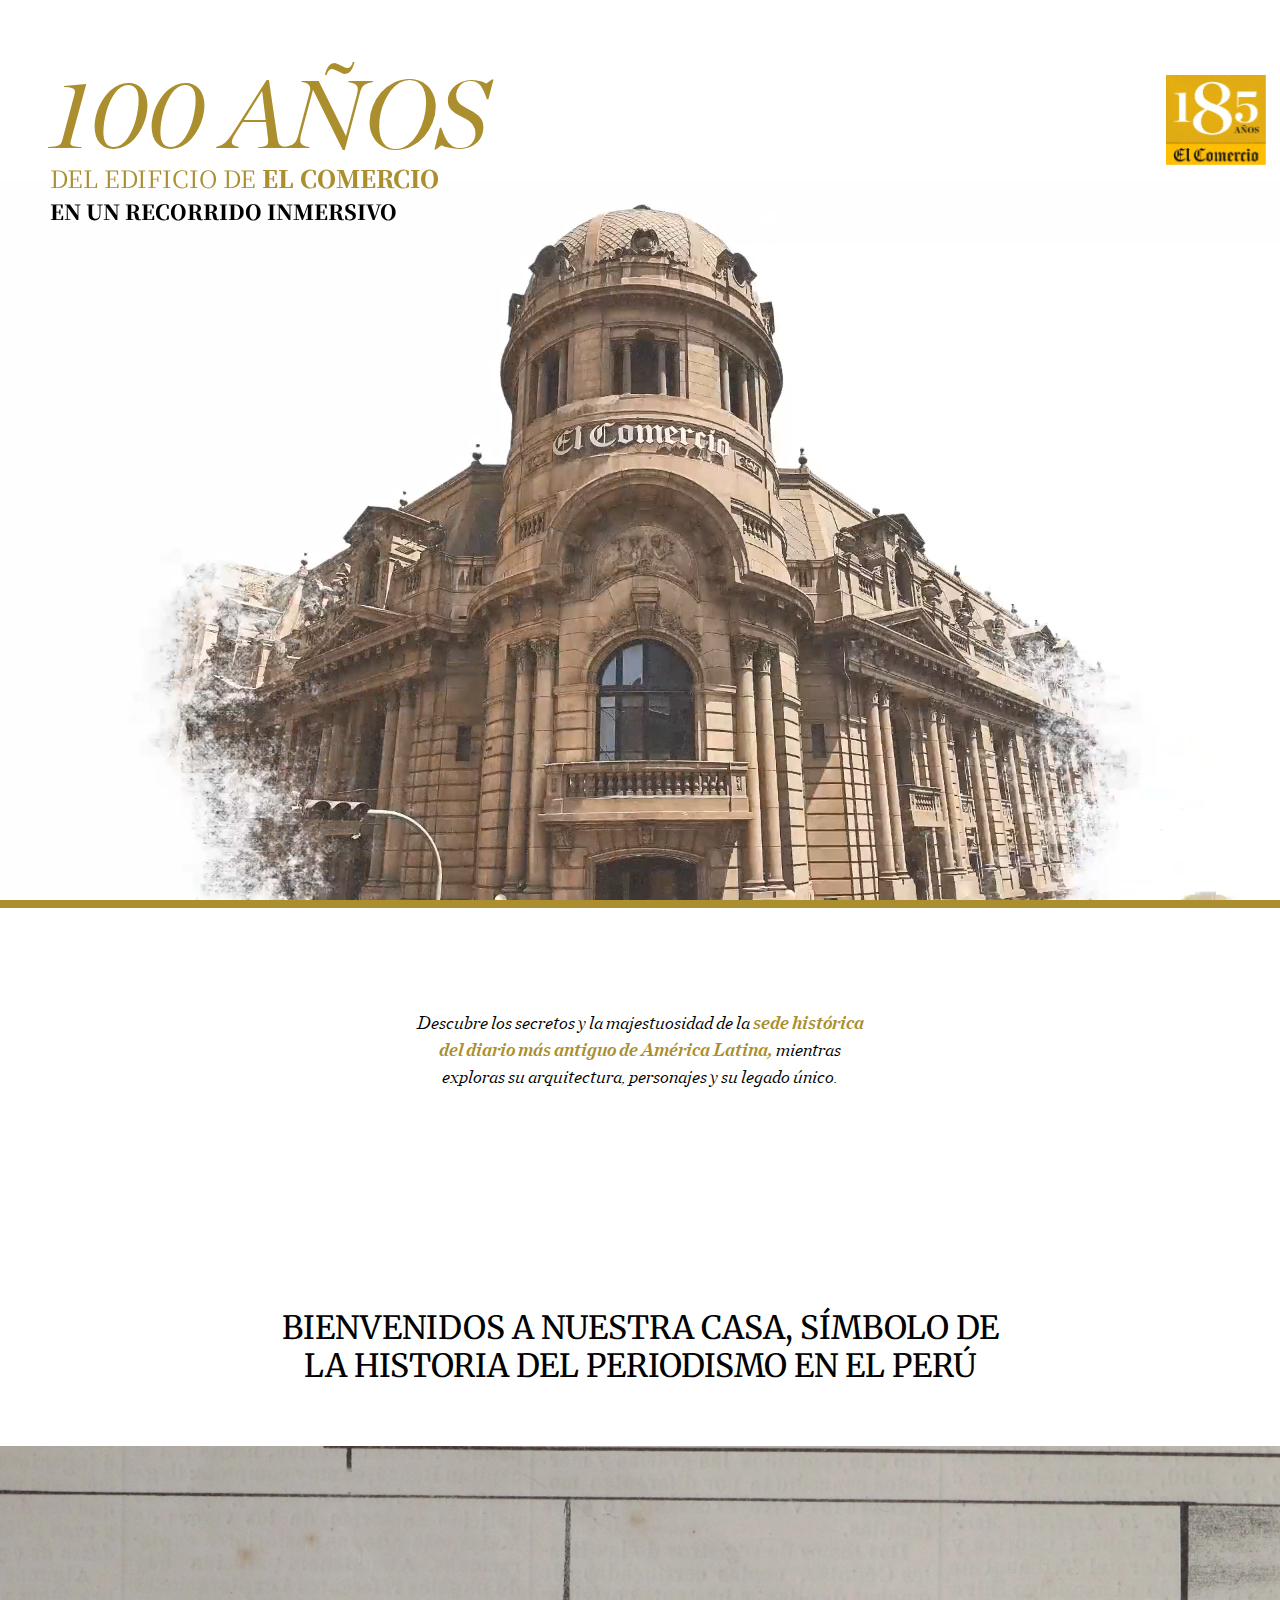
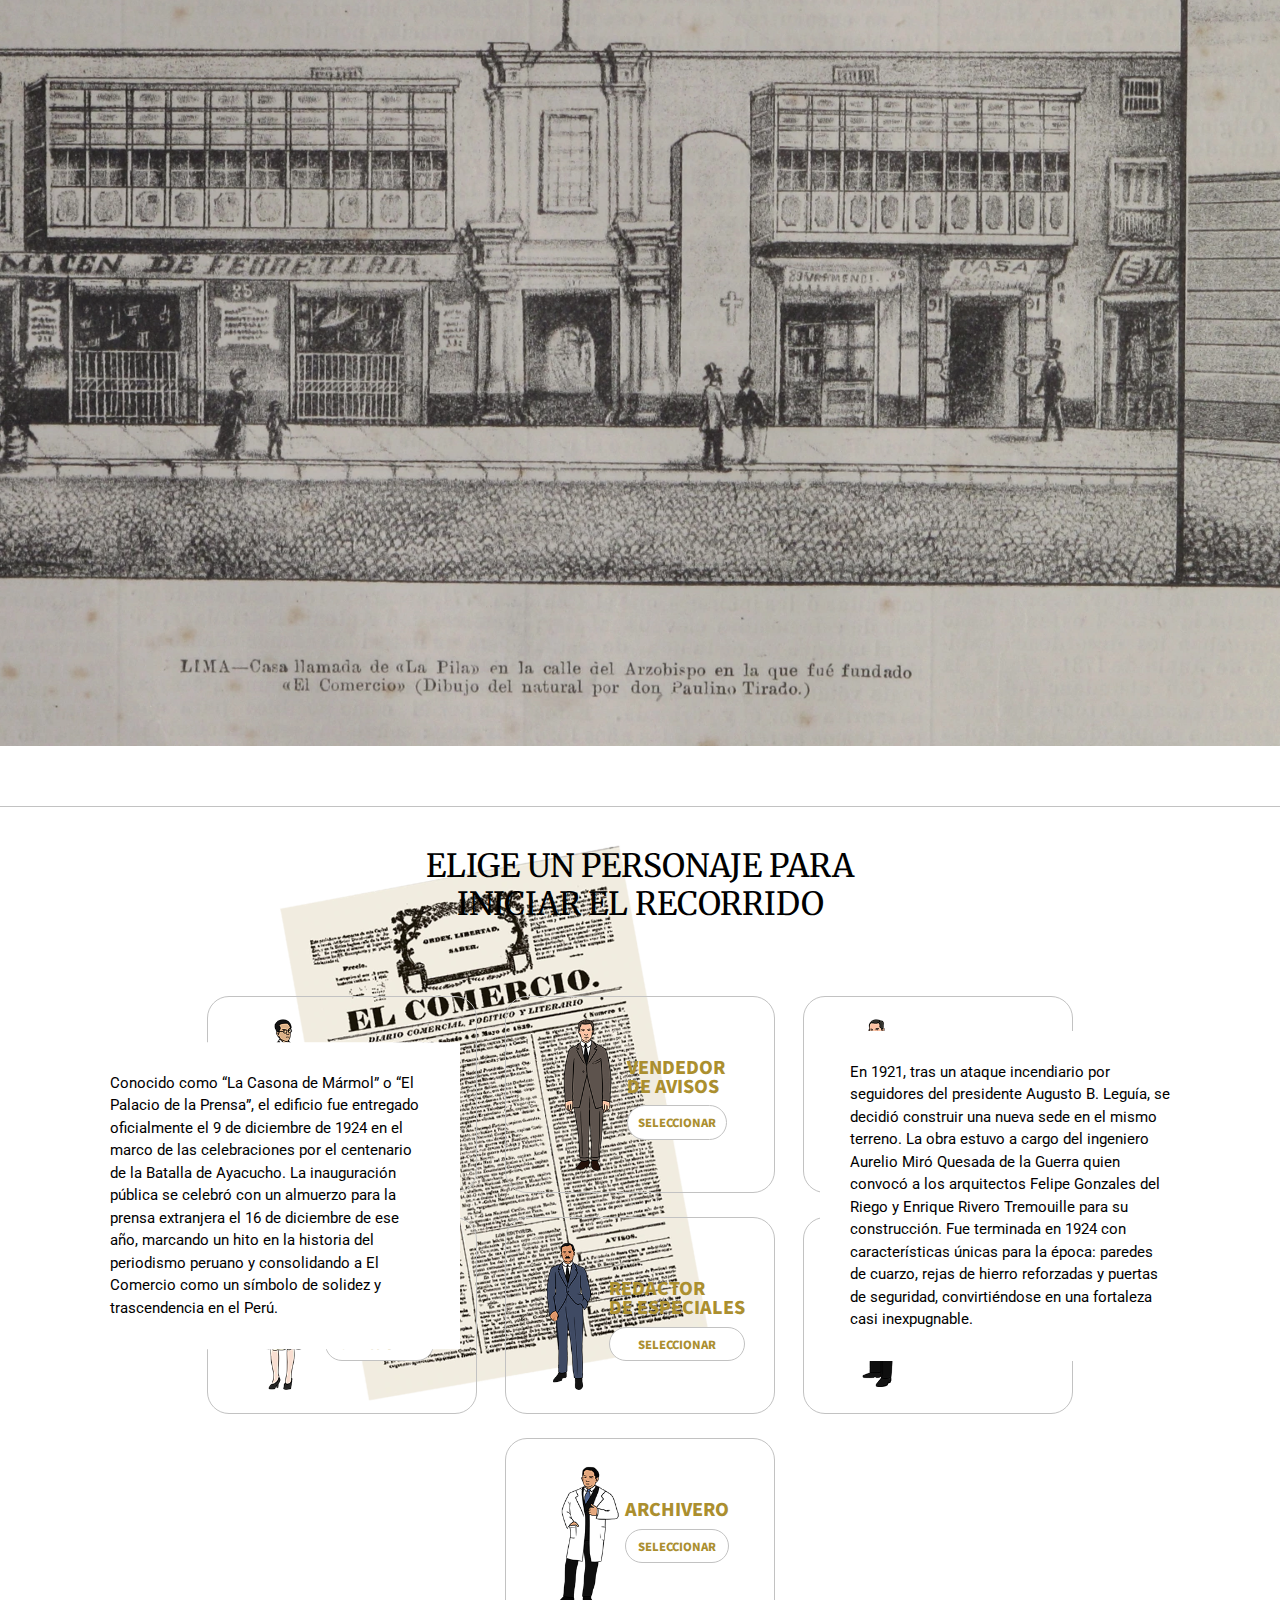
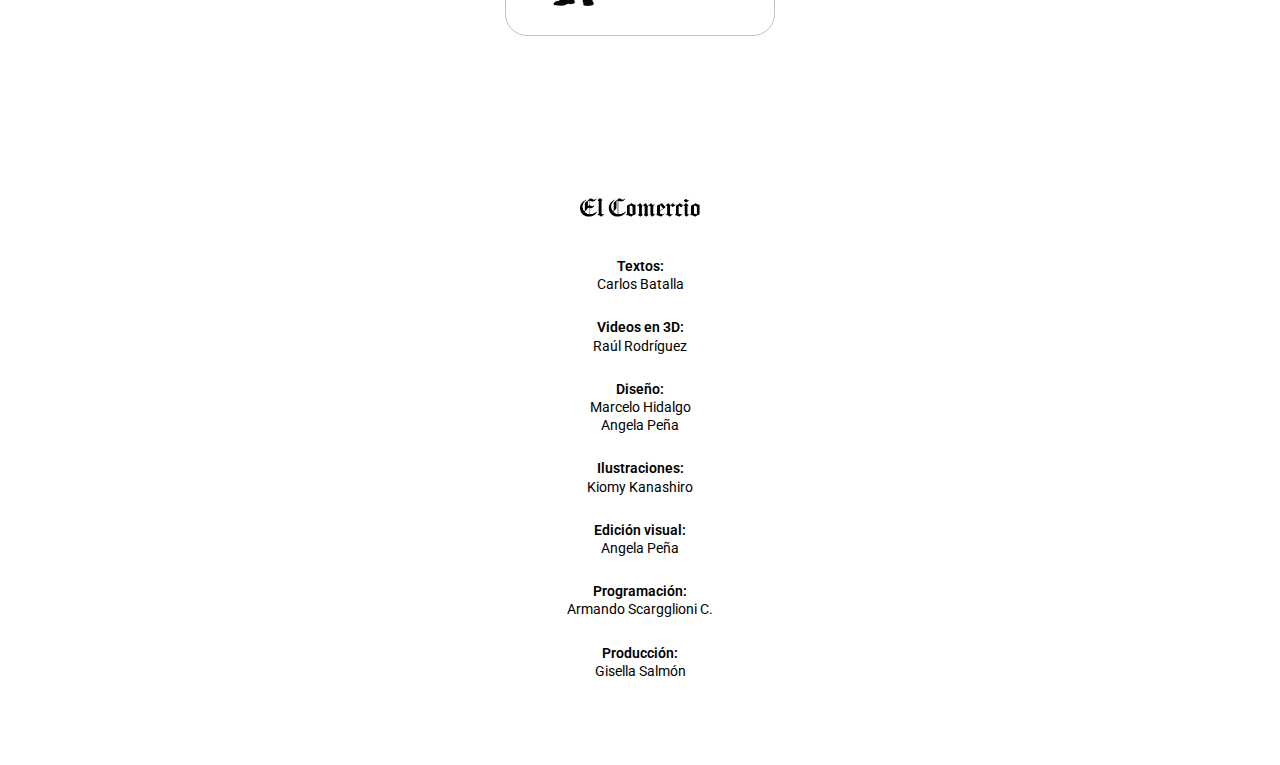
==== index.html @ b3a118ca "version ipad" ====
<!DOCTYPE html>
<html lang="en">
<head>

    <!--Para que Google no indexe este index-->
    <meta name="googlebot" content="noindex" />
    <meta name="googlebot-news" content="nosnippet" />
    <meta name="robots" content="noindex, nofollow" />
    <!---->

    <meta charset="UTF-8">
    <meta name="viewport" content="width=device-width, initial-scale=1.0">
    <title>Edificio</title>

    <link rel="preconnect" href="https://fonts.googleapis.com">
    <link rel="preconnect" href="https://fonts.gstatic.com" crossorigin>
    <link href="https://fonts.googleapis.com/css2?family=Merriweather:ital,wght@0,300;0,400;0,700;0,900;1,300;1,400;1,700;1,900&family=Noto+Sans+KR:wght@100..900&family=Noto+Serif+KR:wght@200..900&family=Noto+Serif:ital,wght@0,100..900;1,100..900&family=Roboto:ital,wght@0,100;0,300;0,400;0,500;0,700;0,900;1,100;1,300;1,400;1,500;1,700;1,900&display=swap" rel="stylesheet">

    <link rel="stylesheet" href="./css/style.css?v31">

    <style>        
        .ads__zocalo,
        .ribbon__container,
        .grippy-host,     
        .skin-template-model0,
        #gpt_zocalo, 
        #clever-45754-sticky-footer-shadow,
        #browsi_wrapper_0_ai_1_rc_0,
        #browsi_wrapper_1_ai_1_rc_0,
        #browsi_wrapper_2_ai_1_rc_0,
        #browsi_wrapper_3_ai_1_rc_0,
        #browsi_wrapper_4_ai_1_rc_0,
        #browsi_wrapper_5_ai_1_rc_0,
        #browsi_wrapper_6_ai_1_rc_0,
        #browsi_wrapper_7_ai_1_rc_0,
        #browsi_wrapper_8_ai_1_rc_0,
        #browsi_wrapper_9_ai_1_rc_0,
        #browsi_wrapper_10_ai_1_rc_0{
            display: none !important;
            height: 0 !important;
        }  
        .nav-d__main-scroll.scrolled{
            z-index: 9999;
        }

        @media only screen and (max-width: 640px) { 
            
        }

    </style>
</head>

<body>
    <div id="social">
        <button id="fb" class="sharer button" data-sharer="facebook" data-hashtag="" data-url="#">Facebook</button>

        <button id="wst" class="sharer button" data-sharer="whatsapp" data-title="El Comercio" data-url="#">Whatsapp</button>

        <button id="tw" class="sharer button" data-sharer="twitter" data-title="El Comercio" data-hashtags="" data-via="elcomercio_peru" data-url="#">Twitter</button>
    </div>

    <div class="box-main-portada">
        <div class="box-titular">
            <h1>100 
                <span>años</span>                
            </h1>
            <h2>del edificio de <span>el comercio</span></h2>
            <h5>en un recorrido inmersivo</h5>
            <img src="./img/logo-185.jpg" alt="" width="100%" class="logo-185">
        </div>
        
        <video width="100%" height="100%" playsinline muted loop autoplay>
            <source src="./video/video-portada.mp4" type="video/mp4">
        </video>
        <!--<img src="./img/bg-fachada.webp" alt="" width="100%">-->
    </div>

    <div class="main">
        <div class="box-bajada">
            <h3>Descubre los secretos y la majestuosidad de la <span>sede histórica del diario más antiguo de América Latina,</span> mientras exploras su arquitectura, personajes y su legado único.</h3>
        </div>
    </div>

    <div class="box-parallax">
        <h4>bienvenidos a nuestra casa, símbolo de la historia del periodismo en el Perú</h4>

        <div class="section">
            <div class="block" id="block-1">
                
            </div>
            <div class="block block-relative" id="block-2">
                <img src="./img/bg-primera-portada.webp" alt="" width="100%">
                <div class="bloque-texto">
                    <p>
                        El Comercio comenzó su trayectoria en 1839 en una casona llamada de "La Pila", ubicada en la calle Arzobispo, hoy jirón Junín, cuadra 2. Allí se imprimió su primer ejemplar el 4 de mayo. Poco después, el diario se trasladó a la calle de San Pedro, donde se publicaron 686 ediciones, y en 1841 ocupó la histórica "Casa del Pino", situada en la esquina de los actuales jirones Lampa y Santa Rosa, llamada así por un gran pino australiano que fue plantado por el fundador Manuel Amunátegui.
                    </p>
                </div>
            </div>
            <div class="block" id="block-3">

            </div>
            <div class="block block-relative" id="block-4">
                <div class="bloque-texto">
                    <p>
                        En 1921, tras un ataque incendiario por seguidores del presidente Augusto B. Leguía, se decidió construir una nueva sede en el mismo terreno. La obra estuvo a cargo del ingeniero Aurelio Miró Quesada de la Guerra quien convocó a los arquitectos Felipe Gonzales del Riego y Enrique Rivero Tremouille para su construcción. Fue terminada en 1924 con características únicas para la época: paredes de cuarzo, rejas de hierro reforzadas y puertas de seguridad, convirtiéndose en una fortaleza casi inexpugnable.
                    </p>
                </div>
            </div>
            <div class="block" id="block-5">

            </div>
            <div class="block block-relative" id="block-6">
                <div class="bloque-texto izquierda">
                    <p>
                        Conocido como “La Casona de Mármol” o “El Palacio de la Prensa”, el edificio fue entregado oficialmente el 9 de diciembre de 1924 en el marco de las celebraciones por el centenario de la Batalla de Ayacucho. La inauguración pública se celebró con un almuerzo para la prensa extranjera el 16 de diciembre de ese año, marcando un hito en la historia del periodismo peruano y consolidando a El Comercio como un símbolo de solidez y trascendencia en el Perú.
                    </p>
                </div>
            </div>
        </div>
    </div>
  

    <div class="box-main-personajes">
        <h4>elige un personaje para iniciar el recorrido</h4>
        <img src="./img/flecha-derecha.png" alt="" width="100%" class="flecha-derecha">
        <div class="box-personajes">
            <ul>
                <li id="btn-personaje-1">
                    <img src="./img/personaje-1-nuevo.png" alt="" width="100%">
                    <div class="box-texto-personaje">
                        <h5>pregonero</h5>
                        <div class="btn">seleccionar</div>
                    </div>
                </li>
                <li id="btn-personaje-2">
                    <img src="./img/personaje-2.png" alt="" width="100%">
                    <div class="box-texto-personaje">
                        <h5>vendedor <br> de avisos</h5>
                        <div class="btn">seleccionar</div>
                    </div>
                </li>
                <li id="btn-personaje-4">
                    <img src="./img/personaje-3.png" alt="" width="100%">
                    <div class="box-texto-personaje">
                        <h5>el director</h5>
                        <div class="btn">seleccionar</div>
                    </div>
                </li>
                <li id="btn-personaje-5">
                    <img src="./img/personaje-4.png" alt="" width="100%">
                    <div class="box-texto-personaje">
                        <h5>redactora <br> de locales</h5>
                        <div class="btn">seleccionar</div>
                    </div>
                </li>
                <li id="btn-personaje-6">
                    <img src="./img/personaje-5.png" alt="" width="100%">
                    <div class="box-texto-personaje">
                        <h5>redactor <br> de especiales</h5>
                        <div class="btn">seleccionar</div>
                    </div>
                </li>
                <li id="btn-personaje-3">
                    <img src="./img/personaje-6.png" alt="" width="100%">
                    <div class="box-texto-personaje">
                        <h5>linotipista</h5>
                        <div class="btn">seleccionar</div>
                    </div>
                </li>                
                <li id="btn-personaje-7">
                    <img src="./img/personaje-7.png" alt="" width="100%">
                    <div class="box-texto-personaje">
                        <h5>archivero</h5>
                        <div class="btn">seleccionar</div>
                    </div>
                </li>
            </ul>
        </div>

    </div>

    <div id="contenedor-personaje"></div>

    <!--<div class="box-desarrollo-personaje" id="personaje-1">

        <div class="main-avatar">
            <div class="ctn-avatar">
                <img src="./img/avatar-pregonero.png" alt="" width="100%">
                <h5>Has elegido al <span>pregonero</span> de noticias y la entrada de El Comercio</h5>
            </div>
            <div class="btn-continuar">continuar</div>
        </div>

        <div class="box-parallax">

            <div class="section-personaje">

                <div class="block" id="block-personaje-1-1">
                
                </div>

                <div class="block" id="block-personaje-1-2">
                    <div class="box-presentacion-personaje">
                        <div class="box-texto-presentacion-personaje">
                            <p>Yo soy el que anuncia las primicias desde el balcón. Aunque es el redactor quien elabora las noticias, las circunstancias me llevan a cumplir con nuestro público que se acerca al nuevo edificio y quiere saber qué sucedió y cómo se dieron los hechos. <b>Con mi cable en mano me paro frente a todos ellos y les “recito” los pormenores de la noticia. ¡Soy el pregonero, a mucha honra!</b></p>
                        </div>
                        <div class="btn-escuchar"></div>
                        <img src="./img/personaje-1.png" alt="">
                    </div>
                </div>

                <div class="block" id="block-personaje-1-3">
                    <video width="100%" height="100%" playsinline muted>
                        <source src="./video/video-personaje-1.mp4" type="video/mp4">
                    </video>
                </div>

                <div class="block" id="block-personaje-1-4">
                    <div class="bloque-texto">
                        <p>
                            La casona de El Comercio impresiona desde el exterior con su rotonda coronada por una cúpula de 22 metros y una reja decorada con el dios Mercurio, símbolo del comercio y la elocuencia, que custodia el logotipo gótico del diario.
                        </p>
                    </div>
                </div>

                <div class="block" id="block-personaje-1-5">
                    
                </div>

                <div class="block" id="block-personaje-1-6">
                    <div class="bloque-texto izquierda">
                        <p>
                            Al ingresar, destacan las farolas de cristal, el mármol reluciente del patio y un ascensor, detalles decorativos importados de Bélgica. Desde el balcón, un pregonero anuncia noticias importantes al público, acompañado por la emblemática sirena de la cúpula, utilizada para destacar ediciones especiales o transmitir grandes acontecimientos. La esquina de la casona, llena de movimiento, vibra con la lectura de cables informativos cada dos minutos, creando una atmósfera de inmediatez y conexión con los sucesos extraordinarios.
                        </p>
                    </div>
                </div>

            </div>

        </div>

        <div class="box-historia">
            <p>
                El lujoso hall se abre a todos. Centenares de personas pugnan por entrar y si no lo logran se quedan frente a la puerta principal. Todos quieren vivir esos sucesos "en directo", ocupando no solo el hall sino también las escaleras de mármol. Hay tanta gente que en la calle, frente a la reja de fierro y bronce, bloquean la esquina y ningún tranvía puede circular. A ellos se les informa con una pizarra grande.
            </p>
            <p>
                El 23 de setiembre de 1926, una pelea de boxeo por el título mundial de los pesos pesados entre Genne Tunney y Jack Dempsey arma una tremenda expectativa, lo que lleva a El Comercio a crear un “sistema por alarmas” para que Lima pudiera estar al tanto de los resultados. Igual, la gente se arremolinó en el hall y en el frente del diario. Igual ocurrió en la revancha, un año después.
            </p>
            <p>
                Lo mismo ocurrirá con las transmisiones de fútbol de las Olimpiadas de Ámsterdam en 1928, y los partidos de la selección peruana con Argentina en 1929, y las del Mundial de Uruguay en 1930. Y, por supuesto, con los partidos de Perú en las Olimpiadas de Berlín en 1936. Si este edificio hablara, sería un cronista más de Lima. 
            </p>
        </div>

        <img src="./img/bg-personaje-1-6.jpg" alt="" width="100%">

        <div class="btn-volver">volver</div>
        

    </div>-->

    <div class="box-footer">
        <img src="./img/logo-comercio.png" alt="" width="100%">
        <ul>
            <li>
                <h6>
                    <span>Textos:</span>
                    Carlos Batalla
                </h6>
            </li>
            <li>
                <h6>
                    <span>Videos en 3D:</span>
                    Raúl Rodríguez
                </h6>
            </li>
            <li>
                <h6>
                    <span>Diseño:</span>
                    Marcelo Hidalgo
                    <br>
                    Angela Peña
                </h6>
            </li>
            <li>
                <h6>
                    <span>Ilustraciones:</span>
                    Kiomy Kanashiro
                </h6>
            </li>
            <li>
                <h6>
                    <span>Edición visual:</span>
                    Angela Peña
                </h6>
            </li>
            <li>
                <h6>
                    <span>Programación:</span>
                    Armando Scargglioni C.
                </h6>
            </li>
            <li>
                <h6>
                    <span>Producción:</span>
                    Gisella Salmón
                </h6>
            </li>
        </ul>
    </div>

    
    <script src="https://ajax.googleapis.com/ajax/libs/jquery/3.3.1/jquery.min.js"></script>   
    <script src="https://d1ts5g4ys243sh.cloudfront.net/proyectos_especiales_prod/especiales/el-metro-interminable-ecpm/js/ScrollMagic.min.js"></script>
    <script src="https://d1ts5g4ys243sh.cloudfront.net/proyectos_especiales_prod/especiales-multimedia/puerto-de-chancay/js/TweenMax.min.js"></script>
    <script src="https://cdnjs.cloudflare.com/ajax/libs/gsap/3.9.1/gsap.min.js"></script>
    <script src="https://d1ts5g4ys243sh.cloudfront.net/proyectos_especiales_prod/especiales-multimedia/puerto-de-chancay/js/animation.gsap.js"></script>
    <script src="https://d1ts5g4ys243sh.cloudfront.net/proyectos_especiales_prod/especiales/el-metro-interminable-ecpm/js/debug.addIndicators.js"></script>


    <!-- compartir -->
    <script>
        function shareUrl(event) {
            const button = event.target;
            const url = button.getAttribute('data-url');
            
            const sharer = button.getAttribute('data-sharer');
            let shareUrl = '';

            switch (sharer) {
            case 'facebook':
                const fbHashtag = button.getAttribute('data-hashtag') || '';
                shareUrl = `https://www.facebook.com/sharer/sharer.php?u=${encodeURIComponent(url)}&hashtag=${encodeURIComponent(fbHashtag)}`;
                break;
                
            case 'whatsapp':
                const whatsappTitle = button.getAttribute('data-title');
                shareUrl = `https://api.whatsapp.com/send?text=${encodeURIComponent(whatsappTitle + ' ' + url)}`;
                break;
                
            case 'twitter':
                const twitterTitle = button.getAttribute('data-title');
                const twitterHashtags = button.getAttribute('data-hashtags');
                const twitterVia = button.getAttribute('data-via');
                shareUrl = `https://twitter.com/intent/tweet?text=${encodeURIComponent(twitterTitle)}&url=${encodeURIComponent(url)}&hashtags=${twitterHashtags}&via=${twitterVia}`;
                break;
            }

            window.open(shareUrl, '_blank');
        }

        document.querySelectorAll('.sharer').forEach(button => {
            button.addEventListener('click', shareUrl);
        });
    </script>

    <!-- animaciones elementos principales -->  
    <script>             
        document.addEventListener('DOMContentLoaded', () => {
            const controller = new ScrollMagic.Controller();

            // título     
            new ScrollMagic.Scene({
                triggerElement: ".main",
                triggerHook: 0.5,
            })
            .on("enter", function(event) {
                $(".box-titular").addClass("salirTitulo"); 
                $(".box-titular").removeClass("enterTitulo"); 
            })
            .on("leave", function(event) {
                $(".box-titular").addClass("enterTitulo"); 
                $(".box-titular").removeClass("salirTitulo"); 
            })
            .addTo(controller);  
                
            // Pin de la sección principal
            new ScrollMagic.Scene({
            triggerElement: ".section",
                triggerHook: 0,
                duration: "600%",
            })
            .setPin(".section")
            .addIndicators({ name: "Section Pin" }) 
            .addTo(controller);

            // Bloque 1 - Fade-in
            new ScrollMagic.Scene({
                triggerElement: ".section",
                triggerHook: 0,
                duration: window.innerHeight,
            })
            .setTween(
                gsap.to("#block-1", { opacity: 1, duration: 1 })
            )
            .addIndicators({ name: "Block 1 Fade-In" })
            .addTo(controller);

            // Bloque 2 - Aparece y sube
            new ScrollMagic.Scene({
                triggerElement: ".section",
                triggerHook: 0,
                offset: window.innerHeight, // Empieza después del bloque 1
                duration: window.innerHeight,
            })
            .setTween(
                gsap.to("#block-2", {
                    opacity: 1,
                    y: "-100%", // Sube hacia arriba
                    duration: 1,
                })
            )
            .addIndicators({ name: "Block 2 Slide Up" })
            .addTo(controller);

            // Bloque 3 - Fade-in 
            new ScrollMagic.Scene({
                triggerElement: ".section",
                triggerHook: 0,
                offset: window.innerHeight * 2,
                duration: window.innerHeight,
            })
            .setTween(
                gsap.to("#block-3", { opacity: 1, duration: 1 })
            )
            .addIndicators({ name: "Block 3 Fade-In" })
            .addTo(controller);

            // Bloque 4 - Aparece y sube
            new ScrollMagic.Scene({
                triggerElement: ".section",
                triggerHook: 0,
                offset: window.innerHeight * 3,
                duration: window.innerHeight,
            })
            .setTween(
                gsap.to("#block-4", {
                    opacity: 1,
                    y: "-100%", // Sube hacia arriba
                    duration: 1,
                })
            )
            .addIndicators({ name: "Block 4 Slide Up" })
            .addTo(controller);

            // Bloque 5 - Fade-in 
            new ScrollMagic.Scene({
                triggerElement: ".section",
                triggerHook: 0,
                offset: window.innerHeight * 4,
                duration: window.innerHeight,
            })
            .setTween(
                gsap.to("#block-5", { opacity: 1, duration: 1 })
            )
            .addIndicators({ name: "Block 5 Fade-In" })
            .addTo(controller);

            // Bloque 6 - Aparece y sube
            new ScrollMagic.Scene({
                triggerElement: ".section",
                triggerHook: 0,
                offset: window.innerHeight * 5,
                duration: window.innerHeight,
            })
            .setTween(
                gsap.to("#block-6", {
                    opacity: 1,
                    y: "-100%", // Sube hacia arriba
                    duration: 1,
                })
            )
            .addIndicators({ name: "Block 6 Slide Up" })
            .addTo(controller);  
        });
    </script>   

    <!-- carga dinámica de contenedores de personajes -->  
    <script>
        document.addEventListener("DOMContentLoaded", () => {
            
            const contenedor = document.getElementById("contenedor-personaje");

            // Definir el contenido para cada personaje
            const personajes = {
                "btn-personaje-1": `
                    <div class="main-avatar">
                        <div class="ctn-avatar">
                            <img src="./img/avatar-pregonero-nuevo.png" alt="" width="100%">
                            <h5>Has elegido al <span>pregonero</span> de noticias y la entrada de El Comercio</h5>
                        </div>
                        <div class="btn-continuar">continuar</div>
                    </div>

                    <div class="box-parallax box-parallax-interior">

                        <div class="section-personaje">

                            <div class="block" id="block-personaje-1-1">
                            
                            </div>

                            <div class="block" id="block-personaje-1-2">

                                <div class="box-presentacion-personaje">

                                    <div class="box-content-presentacion-personaje">
                                        <div class="box-texto-presentacion-personaje">
                                            <p>Yo soy el que anuncia las primicias desde el balcón. Aunque es el redactor quien elabora las noticias, las circunstancias me llevan a cumplir con nuestro público que se acerca al nuevo edificio y quiere saber qué sucedió y cómo se dieron los hechos. <b>Con mi cable en mano me paro frente a todos ellos y les “recito” los pormenores de la noticia. ¡Soy el pregonero, a mucha honra!</b></p>
                                        </div>
                                        <div id="audio-button" class="audio-button">
                                            <span class="icon"><img src="./img/icon-sonido.png" width="100%"></span>
                                            <span class="text">Escuchar</span>
                                        </div>
                                        <div id="custom-audio-controls" class="custom-controls" style="display: none;">
                                            <button id="play-pause-btn">
                                                <img id="play-pause-img" src="./img/icon-play.jpg" alt="Play" width="100%" />
                                            </button>
                                            <input type="range" id="seek-bar" value="0">
                                            <span id="time-display">0:00</span>
                                        </div>
                                        <audio id="audio-player" src="./audio/audio-pregonero-3.mp3" controls style="display: none;"></audio>
                                    </div>                                    
                                    
                                    <img src="./img/personaje-1-grande.png" alt="" width="100%" class="personaje-grande">
                                </div>
                            </div>

                            <div class="block" id="block-personaje-1-3">
                                <video width="100%" height="100%" playsinline muted>
                                    <source src="./video/video-pregonero-2.mp4" type="video/mp4">
                                </video>
                            </div>

                            <div class="block" id="block-personaje-1-4">
                                <div class="bloque-texto">
                                    <p>
                                        La casona de El Comercio impresiona desde el exterior con su rotonda coronada por una cúpula de 22 metros y una reja decorada con el dios Mercurio, símbolo del comercio y la elocuencia, que custodia el logotipo gótico del diario.
                                    </p>
                                </div>
                            </div>

                            <div class="block" id="block-personaje-1-5">
                                
                            </div>

                            <div class="block" id="block-personaje-1-6">
                                <div class="bloque-texto izquierda">
                                    <p>
                                        Al ingresar, destacan las farolas de cristal, el mármol reluciente del patio y un ascensor, detalles decorativos importados de Bélgica. Desde el balcón, un pregonero anuncia noticias importantes al público, acompañado por la emblemática sirena de la cúpula, utilizada para destacar ediciones especiales o transmitir grandes acontecimientos. La esquina de la casona, llena de movimiento, vibra con la lectura de cables informativos cada dos minutos, creando una atmósfera de inmediatez y conexión con los sucesos extraordinarios.
                                    </p>
                                </div>
                            </div>

                        </div>

                    </div>

                    <div class="box-historia">
                        <p>
                            El lujoso hall se abre a todos. Centenares de personas pugnan por entrar y si no lo logran se quedan frente a la puerta principal. Todos quieren vivir esos sucesos "en directo", ocupando no solo el hall sino también las escaleras de mármol. Hay tanta gente que en la calle, frente a la reja de fierro y bronce, bloquean la esquina y ningún tranvía puede circular. A ellos se les informa con una pizarra grande.
                        </p>
                        <p>
                            El 23 de setiembre de 1926, una pelea de boxeo por el título mundial de los pesos pesados entre Genne Tunney y Jack Dempsey arma una tremenda expectativa, lo que lleva a El Comercio a crear un “sistema por alarmas” para que Lima pudiera estar al tanto de los resultados. Igual, la gente se arremolinó en el hall y en el frente del diario. Igual ocurrió en la revancha, un año después.
                        </p>
                        <p>
                            Lo mismo ocurrirá con las transmisiones de fútbol de las Olimpiadas de Ámsterdam en 1928, y los partidos de la selección peruana con Argentina en 1929, y las del Mundial de Uruguay en 1930. Y, por supuesto, con los partidos de Perú en las Olimpiadas de Berlín en 1936. Si este edificio hablara, sería un cronista más de Lima. 
                        </p>
                    </div>

                    <div class="btn-volver">volver</div>                   

                `,
                "btn-personaje-2": `
                    <div class="main-avatar">
                        <div class="ctn-avatar">
                            <img src="./img/avatar-vendedor-avisos.png" alt="" width="100%">
                            <h5>Has elegido al <span>vendedor de avisos</span> y estás en el hall de El Comercio</h5>
                        </div>
                        <div class="btn-continuar">continuar</div>
                    </div>

                    <div class="box-parallax box-parallax-interior">
                        <div class="section-personaje">

                            <div class="block" id="block-personaje-2-1">
                            
                            </div>

                            <div class="block" id="block-personaje-2-2">                                

                                <div class="box-presentacion-personaje">
                                    <div class="box-content-presentacion-personaje">
                                        <div class="box-texto-presentacion-personaje">
                                            <p>Soy el que vende avisos, el que hace famoso tus servicios, tus propiedades o, como dirán en el futuro, tus emprendimientos. Claro, en los años 20 vivimos en una Lima que aún late despacio, de forma callada y reservada. <b>No hay bullicio ni una marea de gente por las calles, pero, cuando se trata de ganar un espacio en las páginas de El Comercio, sí que surgen grupos de personas porque saben que serán leídos de todas maneras. Para recibirlos, estoy yo.</b></p>
                                        </div>
                                        <div id="audio-button" class="audio-button">
                                            <span class="icon"><img src="./img/icon-sonido.png" width="100%"></span>
                                            <span class="text">Escuchar</span>
                                        </div>
                                        <div id="custom-audio-controls" class="custom-controls" style="display: none;">
                                            <button id="play-pause-btn">
                                                <img id="play-pause-img" src="./img/icon-play.jpg" alt="Play" width="100%" />
                                            </button>
                                            <input type="range" id="seek-bar" value="0">
                                            <span id="time-display">0:00</span>
                                        </div>
                                        <audio id="audio-player" src="./audio/audio-vendedor-de-avisos-2.mp3" controls style="display: none;"></audio>
                                    </div>  
                                    <img src="./img/personaje-2-grande.png" alt="" width="100%" class="personaje-grande">                                  
                                </div>
                            </div>

                            <div class="block" id="block-personaje-2-3">
                                
                            </div>

                            <div class="block" id="block-personaje-2-4">
                                <div class="bloque-texto">
                                    <p>
                                        El hall deslumbra con su mármol, azulejos y vitrales, siendo un espacio funcional y estético donde se atiende diariamente a decenas de personas para la venta de avisos publicitarios. Este lugar, además de su actividad cotidiana, ha sido testigo de momentos históricos, como el asesinato del escritor y periodista Edwin Elmore en 1925, un hecho que dejó huella en la historia de Lima.
                                    </p>
                                </div>
                            </div>

                            <div class="block" id="block-personaje-2-5">
                                <div class="bloque-texto izquierda">
                                    <p>
                                       Aquí se conecta con el público a través de la gestión de avisos publicitarios que van desde pequeños espacios de una columna hasta destacados anuncios de media página, distribuidos estratégicamente en las ediciones del periódico para captar la atención de los lectores.
                                    </p>
                                </div>
                            </div>

                            <div class="block" id="block-personaje-2-6">
                                <div class="bloque-texto">
                                    <p>
                                       En sus primeros años, los ejemplares de El Comercio no se distribuían en kioscos, sino mediante suscripciones y puntos fijos en el centro de Lima. Estas ediciones, cuidadosamente elaboradas, llegaban al lector con una frescura única, como si transportaran noticias desde otro mundo, consolidando la relación entre el diario y su público.
                                    </p>
                                </div>
                            </div>

                        </div>
                    </div>

                    <div class="box-historia box-historia-2">
                        <p>
                           En la década de 1920, los avisos publicitarios destacan por su variedad y creatividad. Los más grandes promocionan películas norteamericanas, reflejando la popularidad del cine en Lima. Otros avisos frecuentes incluían automóviles, nuevos electrodomésticos, gramófonos y discos, cuyo precio bajó, así como costosos instrumentos musicales como pianos y pianolas, considerados de moda.
                        </p>
                        <img src="./img/bg-historia-2-1.jpg" width="100%">
                        <img src="./img/bg-historia-2-2.jpg" width="100%">
                        <img src="./img/bg-historia-2-3.jpg" width="100%">
                        <p>
                           Entre los más pequeños pero constantes estaban los de remedios y productos medicinales, que prometían curar todo tipo de males, junto con la novedad de los productos de tocador femeninos, influenciados por la publicidad norteamericana, que asociaban belleza e higiene.
                        </p>
                        <p>
                           El Comercio, siempre combinado información con avisos, profesionalizó su enfoque publicitario en 1926 con la creación del Departamento Técnico de Publicidad, guiado por la máxima: “Cuidar su publicidad es cuidar su fortuna”. Desde entonces, los “avisos económicos”, destinados a servicios profesionales y clasificados, se han mantenido como una constante del diario decano.
                        </p>
                    </div>

                    <div class="btn-volver">volver</div>  
                `,
                "btn-personaje-3": `
                    <div class="main-avatar">
                        <div class="ctn-avatar">
                            <img src="./img/avatar-linotipista.png" alt="" width="100%">
                            <h5>Has elegido al <span>linotipista</span> y estás en la sala de imprenta de El Comercio</h5>
                        </div>
                        <div class="btn-continuar">continuar</div>
                    </div>

                    <div class="box-parallax box-parallax-interior">
                        <div class="section-personaje">

                            <div class="block" id="block-personaje-3-1">
                            
                            </div>

                            <div class="block" id="block-personaje-3-2">
                                
                                <div class="box-presentacion-personaje">
                                    <div class="box-content-presentacion-personaje">
                                        <div class="box-texto-presentacion-personaje">
                                            <p>Yo soy el linotipista, el que domina esas inmensas máquinas de las que depende el diario para salir todas las mañanas. Aunque primero fui cajista, como los maestros que me enseñaron en la ‘Casa del Pino’ a comienzos del siglo XX. Luego aprendí nuevas cosas y ascendí en los talleres del nuevo edificio. <b>Así me adiestré en el manejo de ese monstruo de la edición que es la linotipia. En los talleres, los linotipistas armamos las páginas con hileras de letras en plomo fundido como quien hace un complejo rompecabezas.</b></p>
                                        </div>
                                        <div id="audio-button" class="audio-button">
                                            <span class="icon"><img src="./img/icon-sonido.png" width="100%"></span>
                                            <span class="text">Escuchar</span>
                                        </div>
                                        <div id="custom-audio-controls" class="custom-controls" style="display: none;">
                                            <button id="play-pause-btn">
                                                <img id="play-pause-img" src="./img/icon-play.jpg" alt="Play" width="100%" />
                                            </button>
                                            <input type="range" id="seek-bar" value="0">
                                            <span id="time-display">0:00</span>
                                        </div>
                                        <audio id="audio-player" src="./audio/audio-linotipista.mp3" controls style="display: none;"></audio>
                                    </div>  
                                    <img src="./img/personaje-6-grande.png" alt="" width="100%" class="personaje-grande">   
                                </div>

                            </div>

                            <div class="block" id="block-personaje-3-3">
                                
                            </div>

                            <div class="block" id="block-personaje-3-4">
                                <div class="bloque-texto">
                                    <p>
                                        En 1923 la construcción de la nueva casona avanza a buen ritmo y así lo reconoce el colaborador más antiguo en ese momento, Manuel Bachmann, el decano de los trabajadores y jefe de Talleres, que cumplía entonces 43 años de servicios. Bachmann había ingresado a El Comercio en 1880, poco antes de que fuera clausurado por Nicolás de Piérola.
                                    </p>
                                </div>
                            </div>

                            <div class="block" id="block-personaje-3-5">
                                <div class="bloque-texto izquierda">
                                    <p>
                                        Los talleres logran proezas desde un inicio, como la del 20 de setiembre de 1839 cuando en la edición Nº 113, página 4, aparece el primer grabado: una litografía de la figura de un hombre con escafandra. Fue un éxito de la impresión y el trabajo de talleres. Un gran avance tecnológico también es el arribo de la nueva rotativa Goss, inaugurada el 21 de enero de 1917, dos años antes del incendio y ataque al diario. Con la Goss se imprimen ejemplares de 32 páginas y se logra el primer dibujo a color.
                                    </p>
                                </div>
                            </div>

                        </div>
                    </div>

                    <div class="box-historia box-historia-3">
                        <p>
                           Los linotipistas trabajan tecleando las letras que necesitan para que automáticamente se alineen y formen las galeras con las que, al lado, en una plantilla, el armador construya las páginas en plomo. Antes eran los cajistas quienes seleccionaban de una caja, con una pinza, cada una de las letras para armar cada palabra. Así es el sacrificado trabajo de los talleres en el nuevo local del diario en los años 20.
                        </p>
                        <p>
                          Desde los talleres se crean, además,  servicios como el de la elaboración de “clichés” para el público, una tarea que se establece en febrero de 1928. El Comercio anunció este servicio anotando que los clichés pueden ser “de líneas y medias tintas”, con una  “grabación en 30 minutos”. Este taller se halla en el tercer piso del nuevo edificio del diario.
                        </p>
                        <p>
                            En el almacén de los talleres se guardan las bobinas de papel y los tanques de tinta. Muchas décadas después, en los años 80, tanto los talleres como la imprenta se trasladaron a la sede de Pando, y esos espacios se convertirían en el área de Créditos y Cobranzas.
                        </p>
                    </div>

                    <div class="btn-volver">volver</div>  
                `,
                "btn-personaje-4": `
                    <div class="main-avatar">
                        <div class="ctn-avatar">
                            <img src="./img/avatar-director.png" alt="" width="100%">
                            <h5>Has elegido al <span>director</span> y estás en las escaleras de El Comercio</h5>
                        </div>
                        <div class="btn-continuar">continuar</div>
                    </div>

                    <div class="box-parallax box-parallax-interior">
                        <div class="section-personaje">

                            <div class="block" id="block-personaje-4-1">
                            
                            </div>

                            <div class="block" id="block-personaje-4-2">

                                <div class="box-presentacion-personaje">
                                    <div class="box-content-presentacion-personaje">
                                        <div class="box-texto-presentacion-personaje">
                                            <p>Soy el director del diario y guío a un grupo numeroso de periodistas y técnicos de talleres. Es una tarea ardua, siempre estoy de aquí para allá, recorriendo todos los ambientes, subiendo y bajando por estas espléndidas escaleras. <b>Siempre recordaré la frase de un pariente mío, Luis Miró Quesada de la Guerra “El periodismo, según cómo se ejerza, puede ser la más noble de las profesiones o el más vil de los oficios”. Ética, responsabilidad, trabajo, talento, creatividad y tecnología. Todo eso procuro que haya siempre en el periódico, en este “palacio de la prensa peruana”.</b></p>
                                        </div>
                                        <div id="audio-button" class="audio-button">
                                            <span class="icon"><img src="./img/icon-sonido.png" width="100%"></span>
                                            <span class="text">Escuchar</span>
                                        </div>
                                        <div id="custom-audio-controls" class="custom-controls" style="display: none;">
                                            <button id="play-pause-btn">
                                                <img id="play-pause-img" src="./img/icon-play.jpg" alt="Play" width="100%" />
                                            </button>
                                            <input type="range" id="seek-bar" value="0">
                                            <span id="time-display">0:00</span>
                                        </div>
                                        <audio id="audio-player" src="./audio/audio-director.mp3" controls style="display: none;"></audio>
                                    </div>
                                    
                                    <img src="./img/personaje-3-grande.png" alt="" width="100%" class="personaje-grande">   
                                </div>

                            </div>

                            <div class="block" id="block-personaje-4-3">
                                
                            </div>

                            <div class="block" id="block-personaje-4-4">
                                <div class="bloque-texto">
                                    <p>
                                        Las escaleras de mármol y los detalles de fierro y bronce del edificio de El Comercio destacan por su elegancia, especialmente en su zona principal, que conduce a la redacción. Allí se encuentra el busto de bronce de José Antonio Miró Quesada, exdirector y segundo fundador del diario, esculpido por el artista David Lozano.
                                    </p>
                                </div>
                            </div>

                            <div class="block" id="block-personaje-4-5">
                                <div class="bloque-texto izquierda">
                                    <p>
                                        Estas escaleras, símbolo de distinción, fueron escenario de numerosas visitas importantes en la segunda mitad de la década de 1920.
                                    </p>
                                </div>
                            </div>

                        </div>
                    </div>

                    <div class="box-historia box-historia-4">
                        <p>
                           Uno de los momentos más memorables en este espacio ocurrió el 14 de febrero de 1931, cuando los príncipes ingleses Eduardo, príncipe de Gales, y Jorge, duque de York, futuros reyes de Inglaterra, ascendieron por sus imponentes escalones.
                        </p>
                        <img src="./img/bg-historia-4-1.jpg" alt="" width="100%">
                        <span>Foto de 1931: Esos cuatro que están en primer plano, de izq. a der. son : Antonio Miró Quesada de la Guerra, director de EC; Aurelio Miró Quesada de la Guerra, quien gestionó la construcción de la nueva casona; el Príncipe de Gales, el que abdicó antes de jurar como rey (1936), con corbata michi; y el duque de York, quien sería el rey Eduardo, con corbata, el rey de la segunda guerra mundial hasta los años 50.</span>
                        <p>
                            Los nobles ingleses, que recibieron en el hall el aplauso general de todo el personal del diario, subieron escalón tras escalón hasta que llegaron al segundo nivel. Allí,  junto al director Antonio Miró Quesada de la Guerra, conocieron la dirección y la histórica sala de redacción y de actos.
                        </p>
                        <p>
                            Ese año, El Comercio alcanza a imprimir “algo más de 82.000 números”, es lo que le dijo el director al príncipe de Gales, el futuro rey efímero. Los dos ilustres visitantes pasean por la hermosa biblioteca (hoy hemeroteca) en la que descansan todas las ediciones desde 1839, y aprecian el estilo clásico del decorado y mobiliario. 
                        </p>
                        <p>
                            Cuando visitan el archivo, el heredero a la Corona británica se interesa por “algunos fotograbados de su ilustre padre, el rey de Inglaterra, examinándolos con atención”. Conocen los viejos linotipos, y se admiran de la nueva prensa del diario decano, que funciona desde 1929 e imprime a una velocidad de 40 mil ejemplares por hora. El príncipe de Gales dice entonces: “Tienen ustedes una instalación ‘Up to date’”.
                        </p>
                    </div>

                    <div class="btn-volver">volver</div>  
                `,
                "btn-personaje-5": `
                    <div class="main-avatar">
                        <div class="ctn-avatar">
                            <img src="./img/avatar-redactora-de-locales.png" alt="" width="100%">
                            <h5>Has elegido al <span>redactora de locales</span> y estás en la readacción de El Comercio</h5>
                        </div>
                        <div class="btn-continuar">continuar</div>
                    </div>

                    <div class="box-parallax box-parallax-interior">
                        <div class="section-personaje">

                            <div class="block" id="block-personaje-5-1">
                            
                            </div>

                            <div class="block" id="block-personaje-5-2">
                                <div class="box-presentacion-personaje">

                                    <div class="box-content-presentacion-personaje">
                                        <div class="box-texto-presentacion-personaje">
                                            <p>Yo soy la que redacta las notas de la vida cotidiana. Mi especialidad es la información local. El 16 de diciembre de 1924, en un almuerzo con la prensa extranjera, fui testigo del anuncio de la inauguración del nuevo edificio. <b>Conocí la redacción que se ubicaría en el segundo piso y donde nos quedamos durante muchos años.</b></p>
                                        </div>
                                        <div id="audio-button" class="audio-button">
                                            <span class="icon"><img src="./img/icon-sonido.png" width="100%"></span>
                                            <span class="text">Escuchar</span>
                                        </div>
                                        <div id="custom-audio-controls" class="custom-controls" style="display: none;">
                                            <button id="play-pause-btn">
                                                <img id="play-pause-img" src="./img/icon-play.jpg" alt="Play" width="100%" />
                                            </button>
                                            <input type="range" id="seek-bar" value="0">
                                            <span id="time-display">0:00</span>
                                        </div>
                                        <audio id="audio-player" src="./audio/audio-redactora-de-locales.mp3" controls style="display: none;"></audio>
                                    </div>

                                    <img src="./img/personaje-4-grande.png" alt="" width="100%" class="personaje-grande">   
                                </div>
                            </div>

                            <div class="block" id="block-personaje-5-3">
                                
                            </div>

                            <div class="block" id="block-personaje-5-4">
                                <div class="bloque-texto">
                                    <p>
                                        Los procesos periodísticos de El Comercio destacaban por su rigor y compromiso con la verdad. Los redactores iniciaban como “colectores de datos”, recorriendo comisarías y la morgue para obtener información que, tras varias etapas, se transformaba en noticias bajo la supervisión del “cronista de guardia”, formando a generaciones de periodistas.
                                    </p>
                                </div>
                            </div>

                            <div class="block" id="block-personaje-5-5">
                                <div class="bloque-texto izquierda">
                                    <p>
                                        La década trajo una transición tecnológica: aunque aún se usaban plumas y tinteros, las máquinas de escribir comenzaron a ser esenciales hacia finales de los años 30. El diario amplió su cobertura con secciones de política, economía, deportes y cultura, consolidándose como un referente informativo en el Perú.
                                    </p>
                                </div>
                            </div>

                            <div class="block" id="block-personaje-5-6">
                                
                            </div>

                            <div class="block" id="block-personaje-5-7">
                                <div class="bloque-texto">
                                    <p>
                                        La redacción combinaba avances tecnológicos con un enfoque editorial sólido. A pesar del calor y ruido de la imprenta, el equipo trabajaba incansablemente, marcando una época dorada del periodismo y sentando las bases para el futuro.
                                    </p>
                                </div>
                            </div>

                        </div>
                    </div>    

                    <div class="box-historia box-historia-5">
                        <p>
                           En los años 20, la redacción de El Comercio era un espacio dinámico, impulsado por avances tecnológicos y una infraestructura en constante desarrollo. Desde mayo de 1921, el diario contó con un servicio cablegráfico de Associated Press (AP), que conectaba a Lima con Nueva York y Sudamérica, asegurando un flujo constante de noticias internacionales. Este sistema se complementa con los teletipos, que entregaban noticias las 24 horas del día en rollos de papel.
                        </p>
                        <img src="./img/bg-historia-5-1-nuevo.jpg" alt="" width="100%">                        
                        <p>
                            En términos de producción, el diario evolucionó con la incorporación de modernas rotativas. En 1926 adquirió una máquina R. Hoe & Cía, de Nueva York, capaz de generar 48 páginas por edición. Más tarde, se sumó una prensa rotativa "Super Speed" multicolor, con capacidad para imprimir 64 páginas, permitiendo al diario alcanzar tirajes de hasta 80 mil ejemplares por hora. La redacción, aunque vibrante, soportaba el calor y ruido generados por las máquinas de impresión ubicadas justo debajo, especialmente durante las noches.
                        </p>
                        <p>
                            La distribución del contenido también se modernizó. A partir del 9 de mayo de 1926, el diario se imprimió en bloques de 10 páginas, organizando noticias locales, nacionales e internacionales junto a notas comerciales y deportivas. Además, el 1 de mayo de 1927 se introdujo la sección de “moda y elegancia”, reflejando los cambios culturales de la época.
                        </p>
                    </div>

                    <div class="btn-volver">volver</div> 
                `,
                "btn-personaje-6": `
                    <div class="main-avatar">
                        <div class="ctn-avatar">
                            <img src="./img/avatar-redactor-de-especiales.png" alt="" width="100%">
                            <h5>Has elegido al <span>redactor de especiales</span> y estás en el salón principal de El Comercio</h5>
                        </div>
                        <div class="btn-continuar">continuar</div>
                    </div>

                    <div class="box-parallax box-parallax-interior">
                        <div class="section-personaje">

                            <div class="block" id="block-personaje-6-1">
                            
                            </div>

                            <div class="block" id="block-personaje-6-2">

                                <div class="box-presentacion-personaje">

                                    <div class="box-content-presentacion-personaje">
                                        <div class="box-texto-presentacion-personaje">
                                            <p>Soy un redactor de notas especiales, un cronista y a la vez coordino con todas las áreas creativas y técnicas ubicadas ahora en la sede del nuevo local de El Comercio. Me entusiasma estar en este palacio o casona hecha para elaborar las noticias esperadas por miles de lectores. <b>Nuestra redacción es multiusos, a veces, en momentos especiales, pasa de ser el centro de la noticia a ser un animado salón de actos.</b></p>
                                        </div>
                                        <div id="audio-button" class="audio-button">
                                            <span class="icon"><img src="./img/icon-sonido.png" width="100%"></span>
                                            <span class="text">Escuchar</span>
                                        </div>
                                        <div id="custom-audio-controls" class="custom-controls" style="display: none;">
                                            <button id="play-pause-btn">
                                                <img id="play-pause-img" src="./img/icon-play.jpg" alt="Play" width="100%" />
                                            </button>
                                            <input type="range" id="seek-bar" value="0">
                                            <span id="time-display">0:00</span>
                                        </div>
                                        <audio id="audio-player" src="./audio/audio-redactor-notas-especiales.mp3" controls style="display: none;"></audio>
                                    </div>                                    
                                    <img src="./img/personaje-5-grande.png" alt="" width="100%" class="personaje-grande">  
                                </div>
                            </div>

                            <div class="block" id="block-personaje-6-3">
                                
                            </div>

                            <div class="block" id="block-personaje-6-4">
                                <div class="bloque-texto">
                                    <p>
                                        La sala de redacción es amplia, y en su estreno oficial, a fines de 1924, solo doce periodistas la ocupan, algunos, muy pocos, con máquinas de escribir, la mayoría con pluma y tinta aún. Quizás por eso se le da otro uso: el de salón de actos o reuniones o de festejos.
                                    </p>
                                </div>
                            </div>

                            <div class="block" id="block-personaje-6-5">
                                <div class="bloque-texto izquierda">
                                    <p>
                                        En esa suntuosa sala de redacción, con un altillo a un extremo donde se solían colocar los músicos que interpretaron diez piezas musicales para los invitados, se sirvió un exquisito menú a la prensa extranjera. ¿En qué consistía? Era pura comida francesa, habitual en los grandes momentos de esos tiempos. Como ejemplo tenemos canapés suizos, lenguado a la Menier, huevos benedictinos escalfados, pato a la naranja, corazones de alcachofa, pechuga de pavo a la Perigord (salsa de verduras) y ensalada ‘Favorita’; después los invitados disfrutaron de postres clásicos de la época, como tarta Parisienne, con almendras y yemas; café, cócteles, champán, licores y puros.
                                    </p>
                                </div>
                            </div>

                        </div>
                    </div>

                    <div class="box-historia box-historia-6">
                        <p>
                           El 9 de diciembre de 1924, El Comercio informó sobre los desvíos vehiculares en el centro de Lima debido a las ceremonias oficiales por el centenario de la batalla de Ayacucho. Para esta ocasión histórica, la redacción del diario se volcó en la creación de una edición especial de 100 páginas, con artículos que abarcaban desde análisis históricos hasta reflexiones sociales y políticas, escritos por destacados autores nacionales y extranjeros.
                        </p>
                        <img src="./img/bg-historia-6-1.jpg" alt="" width="100%">                        
                        <p>
                            Esta edición destacó por su impecable trabajo gráfico, incluyendo más de 400 grabados, saludos de embajadores y una galería de los presidentes y jefes de Estado del Perú. Además, presentó monografías de Junín y Ayacucho, regiones clave en la independencia. La portada, una “artística tricromía”, mostraba al mariscal Antonio José de Sucre junto a su arenga a las tropas: “¡Soldados!, de los esfuerzos de hoy pende la suerte de la América del Sur”.
                        </p>
                        <p>
                            El 16 de diciembre de ese año, El Comercio organizó un elegante almuerzo en su Salón de Actos para la prensa extranjera, que había llegado a Lima para los festejos del centenario. Este evento reflejó la influencia del diario como anfitrión de la conmemoración, reforzando su rol en el escenario nacional e internacional.
                        </p>
                        <p>
                            Once años después, el Salón de Actos volvió a ser escenario de un momento histórico, aunque trágico. El 15 de mayo de 1935, se velaron allí los restos del director Antonio Miró Quesada de la Guerra y su esposa, María Laos,  ambos asesinados cerca del Club Nacional por un miembro del partido aprista. Su velorio causó dolor en la redacción, pero a la vez creó un sentido de pertenencia muy fuerte. 
                        </p>    
                    </div>

                    <div class="btn-volver">volver</div> 
                `,
                "btn-personaje-7": `
                    <div class="main-avatar">
                        <div class="ctn-avatar">
                            <img src="./img/avatar-archivero.png" alt="" width="100%">
                            <h5>Has elegido al <span>archivero</span> y estás en la hemeroteca de El Comercio</h5>
                        </div>
                        <div class="btn-continuar">continuar</div>
                    </div>

                    <div class="box-parallax box-parallax-interior">
                        <div class="section-personaje">

                            <div class="block" id="block-personaje-7-1">
                            
                            </div>

                            <div class="block" id="block-personaje-7-2">
                                <div class="box-presentacion-personaje">

                                    <div class="box-content-presentacion-personaje">
                                        <div class="box-texto-presentacion-personaje">
                                            <p>Yo soy un hombre de archivo. Mi mundo son los folios y recortes, son las fotografías, en papel y en película, color o blanco y negro. <b>Les hablo desde la hemeroteca, un recinto que custodia la historia guardada en cada tomo, en cada periódico cuidado celosamente en estos estantes de madera.</b></p>
                                        </div>
                                        <div id="audio-button" class="audio-button">
                                            <span class="icon"><img src="./img/icon-sonido.png" width="100%"></span>
                                            <span class="text">Escuchar</span>
                                        </div>
                                        <div id="custom-audio-controls" class="custom-controls" style="display: none;">
                                            <button id="play-pause-btn">
                                                <img id="play-pause-img" src="./img/icon-play.jpg" alt="Play" width="100%" />
                                            </button>
                                            <input type="range" id="seek-bar" value="0">
                                            <span id="time-display">0:00</span>
                                        </div>
                                        <audio id="audio-player" src="./audio/audio-archivero.mp3" controls style="display: none;"></audio>
                                    </div>
                                    
                                    <img src="./img/personaje-7-grande.png" alt="" width="100%" class="personaje-grande">  
                                </div>
                            </div>

                            <div class="block" id="block-personaje-7-3">
                                
                            </div>

                            <div class="block" id="block-personaje-7-4">
                                <div class="bloque-texto">
                                    <p>
                                        La Biblioteca de El Comercio (hoy hemeroteca) reúne en sus anaqueles de cedro de Nicaragua las ediciones empastadas de esta casa editora desde el 4 de mayo de 1839. Este espacio se fue armando desde fines del siglo XIX, luego de la guerra con Chile (1879-1883). Hacia 1900, no solo la Biblioteca sino también el archivo de recortes periodísticos junto a sus clichés (fotos en planchas de plomo) estaban ya organizados.
                                    </p>
                                </div>
                            </div>


                        </div>
                    </div>

                    <div class="box-historia box-historia-7">
                        <p>
                           El principal tesoro de la hemeroteca es la primera edición de El Comercio, publicada el 4 de mayo de 1839, con dos páginas a tres columnas y el lema Orden, Libertad y Saber. Entre las ediciones memorables figuran la del 29 de mayo de 1839, que incluyó el primer poema del diario, Qué guapo chico, de Felipe Pardo y Aliaga, y la de 1853, que inició la publicación por capítulos de La Cabaña del Tío Tom, de Harriet Beecher Stowe, un alegato contra la esclavitud.
                        </p>
                        <img src="./img/bg-historia-7-1.jpg" alt="" width="100%">                        
                        <p>
                            En los anaqueles reposan también ejemplares de El Almanaque, enciclopedia publicada entre 1891 y 1929, que ofrecía a los lectores un panorama de la vida social, política y económica del Perú, junto a novelas cortas y tiras cómicas. El primer jefe de archivo y hemeroteca conocido fue Joaquín Miró Quesada Laos, mencionado en la edición del centenario del diario, el 4 de mayo de 1939.
                        </p> 
                        <img src="./img/bg-historia-7-2.jpg" alt="" width="100%"> 
                    </div>

                    <div class="btn-volver">volver</div> 



                `,
            };
            
            let contenidoActual = null; // Variable para almacenar el id del contenido actual

            document.querySelectorAll("ul li[id^='btn-personaje-']").forEach((boton) => {
                boton.addEventListener("click", () => {
                    // Si el contenido actual es el mismo que el botón seleccionado, no hacer nada
                    if (contenidoActual === boton.id) {
                        return;
                    }

                    // Actualizar el contenido actual con el id del botón seleccionado
                    contenidoActual = boton.id;

                    // Remover la clase 'active' y habilitar los botones anteriores
                    document.querySelectorAll("ul li[id^='btn-personaje-']").forEach((btn) => {
                        btn.classList.remove("active-boton");
                        btn.style.pointerEvents = "auto";
                    });

                    // Añadir clase 'active' al botón actual y deshabilitarlo
                    boton.classList.add("active-boton");
                    boton.style.pointerEvents = "none";

                    // Limpiar el contenedor antes de cargar nuevo contenido
                    contenedor.innerHTML = "";

                    // Insertar el contenido correspondiente
                    contenedor.innerHTML = personajes[boton.id];

                    // Re-inicializar ScrollMagic según el personaje seleccionado
                    if (boton.id === "btn-personaje-1") {
                        initScrollMagicForPersonaje1();
                    } else if (boton.id === "btn-personaje-2") {
                        initScrollMagicForPersonaje2();
                    } else if (boton.id === "btn-personaje-3") {
                        initScrollMagicForPersonaje3();
                    } else if (boton.id === "btn-personaje-4") {
                        initScrollMagicForPersonaje4();
                    } else if (boton.id === "btn-personaje-5") {
                        initScrollMagicForPersonaje5();
                    } else if (boton.id === "btn-personaje-6") {
                        initScrollMagicForPersonaje6();
                    } else if (boton.id === "btn-personaje-7") {
                        initScrollMagicForPersonaje7();
                    }    
                    // Scroll suave hacia el contenedor-personaje
                    contenedor.scrollIntoView({ behavior: "smooth", block: "start" });

                    // Asignar evento de scroll a los nuevos botones .btn-continuar
                    contenedor.querySelectorAll(".btn-continuar").forEach((btn) => {
                        btn.addEventListener("click", () => {
                            const scrollAmount = 900;
                            window.scrollBy({
                                top: scrollAmount,
                                behavior: "smooth",
                            });
                        });
                    });

                    const audioButton = document.getElementById("audio-button");
                    const audioPlayer = document.getElementById("audio-player");
                    const customControls = document.getElementById("custom-audio-controls");
                    const playPauseBtn = document.getElementById("play-pause-btn");
                    const playPauseImg = document.getElementById("play-pause-img");
                    const seekBar = document.getElementById("seek-bar");
                    const timeDisplay = document.getElementById("time-display");

                    audioButton.addEventListener("click", () => {
                        audioButton.style.display = "none";
                        customControls.style.display = "flex";
                        audioPlayer.play();
                    });

                    playPauseBtn.addEventListener("click", () => {
                        if (audioPlayer.paused) {
                            audioPlayer.play();
                            playPauseImg.src = "./img/icon-pause.jpg?v2";
                            playPauseImg.alt = "Pause";
                        } else {
                            audioPlayer.pause();
                            playPauseImg.src = "./img/icon-play.jpg";
                            playPauseImg.alt = "Play";
                        }
                    });

                    audioPlayer.addEventListener("timeupdate", () => {
                        const currentTime = audioPlayer.currentTime;
                        const duration = audioPlayer.duration;
                        seekBar.value = (currentTime / duration) * 100;

                        const minutes = Math.floor(currentTime / 60);
                        const seconds = Math.floor(currentTime % 60).toString().padStart(2, "0");
                        timeDisplay.textContent = `${minutes}:${seconds}`;
                    });

                    seekBar.addEventListener("input", () => {
                        const duration = audioPlayer.duration;
                        audioPlayer.currentTime = (seekBar.value / 100) * duration;
                    });


                    // Asignar evento de scroll a los nuevos botones .btn-volver
                    contenedor.querySelectorAll(".btn-volver").forEach((btn) => {
                        btn.addEventListener("click", () => {
                            const targetIntro = document.querySelector(".box-main-personajes");
                            if (targetIntro) {
                                targetIntro.scrollIntoView({ behavior: "smooth", block: "start" });
                            }
                        });
                    });
                });
            });

            // Destruir escenas previas si existen
            function destroyScrollMagic() {
                if (window.scrollMagicController) {
                    window.scrollMagicController.destroy(true);
                    window.scrollMagicController = null;
                }
            }

            // Funciones ScrollMagic para el Personaje 1
            function initScrollMagicForPersonaje1() {
                destroyScrollMagic(); // Destruir escenas previas

                window.scrollMagicController = new ScrollMagic.Controller();
                const controller = window.scrollMagicController;
                const video = document.querySelector("#block-personaje-1-3 video");

                    new ScrollMagic.Scene({
                    triggerElement: ".section-personaje",
                        triggerHook: 0,
                        duration: "600%",
                    })
                    .setPin(".section-personaje")
                    .addIndicators({ name: "Section personaje pin" }) 
                    .addTo(controller);

                    // Personaje 1 - Fade-in
                    new ScrollMagic.Scene({
                        triggerElement: ".section-personaje",
                        triggerHook: 0,
                        duration: window.innerHeight,
                    })
                    .setTween(
                        gsap.to("#block-personaje-1-2", { opacity: 1, duration: 1 })
                    )
                    .on("enter", () => {
                        document.querySelector("#block-personaje-1-2").classList.remove("ocultar-personaje");
                    })
                    .on("leave", () => {
                        document.querySelector("#block-personaje-1-2").classList.add("ocultar-personaje");                      
                        document.querySelectorAll("audio").forEach((audio) => {
                            if (!audio.paused) {
                                audio.pause();
                            }
                        });
                    })
                    .addIndicators({ name: "block-personaje-1-2 Fade-In" })
                    .addTo(controller);

                    // Bloque 3 de personaje 1
                    new ScrollMagic.Scene({
                        triggerElement: ".section-personaje",
                        triggerHook: 0,
                        offset: window.innerHeight,
                        duration: window.innerHeight,
                    })
                    .setTween(
                        gsap.to("#block-personaje-1-3", { opacity: 1, duration: 1 })
                    )
                    .on("enter", () => {
                        video.play();
                    })
                    .on("leave", () => {
                        video.play();
                        /*video.pause();
                        video.currentTime = 0; */
                    })
                    .addIndicators({ name: "block-personaje-1-3 Fade-In" })
                    .addTo(controller);

                    // Bloque 4 de personaje 1
                    new ScrollMagic.Scene({
                        triggerElement: ".section-personaje",
                        triggerHook: 0,
                        offset: window.innerHeight * 3,
                        duration: window.innerHeight,
                    })
                    .setTween(
                        gsap.to("#block-personaje-1-4", {
                            opacity: 1,
                            y: "-100%", // Sube hacia arriba
                            duration: 1,
                        })
                    )
                    .addIndicators({ name: "block-personaje-1-4 Fade-In" })
                    .addTo(controller);

                    // Bloque 5 de personaje 1
                    new ScrollMagic.Scene({
                        triggerElement: ".section-personaje",
                        triggerHook: 0,
                        offset: window.innerHeight * 4,
                        duration: window.innerHeight,
                    })
                    .setTween(
                        gsap.to("#block-personaje-1-5", { opacity: 1, duration: 1 })
                    )
                    .addIndicators({ name: "block-personaje-1-5 Fade-In" })
                    .addTo(controller);

                    // Bloque 6 de personaje 1
                    new ScrollMagic.Scene({
                        triggerElement: ".section-personaje",
                        triggerHook: 0,
                        offset: window.innerHeight * 5,
                        duration: window.innerHeight,
                    })
                    .setTween(
                        gsap.to("#block-personaje-1-6", {
                            opacity: 1,
                            y: "-100%", // Sube hacia arriba
                            duration: 1,
                        })
                    )
                    .addIndicators({ name: "block-personaje-1-6 Slide Up" })
                    .addTo(controller); 
                    
            }

            // Funciones ScrollMagic para el Personaje 2
            function initScrollMagicForPersonaje2() {
                destroyScrollMagic(); 

                window.scrollMagicController = new ScrollMagic.Controller();
                const controller = window.scrollMagicController;

                new ScrollMagic.Scene({
                    triggerElement: ".section-personaje",
                        triggerHook: 0,
                        duration: "600%",
                    })
                    .setPin(".section-personaje")
                    .addIndicators({ name: "Section personaje pin" }) 
                    .addTo(controller);
                
                // Personaje 2 - Fade-in
                new ScrollMagic.Scene({
                        triggerElement: ".section-personaje",
                        triggerHook: 0,
                        duration: window.innerHeight,
                })
                .setTween(
                        gsap.to("#block-personaje-2-2", { opacity: 1, duration: 1 })
                    )
                    .on("enter", () => {
                        document.querySelector("#block-personaje-2-2").classList.remove("ocultar-personaje");
                    })
                    .on("leave", () => {
                        document.querySelector("#block-personaje-2-2").classList.add("ocultar-personaje");                      
                        document.querySelectorAll("audio").forEach((audio) => {
                            if (!audio.paused) {
                                audio.pause();
                            }
                        });
                    })
                .addIndicators({ name: "block-personaje-2-2 Fade-In" })
                .addTo(controller);

                // Bloque 3 de personaje 2
                new ScrollMagic.Scene({
                        triggerElement: ".section-personaje",
                        triggerHook: 0,
                        offset: window.innerHeight,
                        duration: window.innerHeight,
                    })
                    .setTween(
                        gsap.to("#block-personaje-2-3", { opacity: 1, duration: 1 })
                    )
                    .addIndicators({ name: "block-personaje-2-3 Fade-In" })
                    .addTo(controller);

                // Bloque 4 de personaje 2
                new ScrollMagic.Scene({
                        triggerElement: ".section-personaje",
                        triggerHook: 0,
                        offset: window.innerHeight * 3,
                        duration: window.innerHeight,
                    })
                    .setTween(
                        gsap.to("#block-personaje-2-4", {
                            opacity: 1,
                            y: "-100%", // Sube hacia arriba
                            duration: 1,
                        })
                    )
                    .addIndicators({ name: "block-personaje-2-4 Fade-In" })
                    .addTo(controller);

                // Bloque 5 de personaje 2
                new ScrollMagic.Scene({
                        triggerElement: ".section-personaje",
                        triggerHook: 0,
                        offset: window.innerHeight * 4,
                        duration: window.innerHeight,
                    })
                    .setTween(
                        gsap.to("#block-personaje-2-5", {
                            opacity: 1,
                            y: "-100%", // Sube hacia arriba
                            duration: 1,
                        })
                    )
                    .addIndicators({ name: "block-personaje-2-5 Fade-In" })
                    .addTo(controller);

                // Bloque 6 de personaje 2
                new ScrollMagic.Scene({
                        triggerElement: ".section-personaje",
                        triggerHook: 0,
                        offset: window.innerHeight * 5,
                        duration: window.innerHeight,
                    })
                    .setTween(
                        gsap.to("#block-personaje-2-6", {
                            opacity: 1,
                            y: "-100%", // Sube hacia arriba
                            duration: 1,
                        })
                    )
                    .addIndicators({ name: "block-personaje-2-6 Fade-In" })
                    .addTo(controller);
            }

            // Funciones ScrollMagic para el Personaje 3
            function initScrollMagicForPersonaje3() {
                destroyScrollMagic(); 

                window.scrollMagicController = new ScrollMagic.Controller();
                const controller = window.scrollMagicController;

                new ScrollMagic.Scene({
                    triggerElement: ".section-personaje",
                        triggerHook: 0,
                        duration: "500%",
                    })
                    .setPin(".section-personaje")
                    .addIndicators({ name: "Section personaje pin" }) 
                    .addTo(controller);

                // Personaje 3 - Fade-in
                new ScrollMagic.Scene({
                        triggerElement: ".section-personaje",
                        triggerHook: 0,
                        duration: window.innerHeight,
                })
                .setTween(
                        gsap.to("#block-personaje-3-2", { opacity: 1, duration: 1 })
                    )
                .on("enter", () => {
                        document.querySelector("#block-personaje-3-2").classList.remove("ocultar-personaje");
                    })
                .on("leave", () => {
                        document.querySelector("#block-personaje-3-2").classList.add("ocultar-personaje");                      
                        document.querySelectorAll("audio").forEach((audio) => {
                            if (!audio.paused) {
                                audio.pause();
                            }
                        });
                    })
                .addIndicators({ name: "block-personaje-3-2 Fade-In" })
                .addTo(controller);

                // Bloque 3 de personaje 3
                new ScrollMagic.Scene({
                        triggerElement: ".section-personaje",
                        triggerHook: 0,
                        offset: window.innerHeight,
                        duration: window.innerHeight,
                    })
                    .setTween(
                        gsap.to("#block-personaje-3-3", { opacity: 1, duration: 1 })
                    )
                    .addIndicators({ name: "block-personaje-3-3 Fade-In" })
                    .addTo(controller);

                // Bloque 4 de personaje 3
                new ScrollMagic.Scene({
                        triggerElement: ".section-personaje",
                        triggerHook: 0,
                        offset: window.innerHeight * 3,
                        duration: window.innerHeight,
                    })
                    .setTween(
                        gsap.to("#block-personaje-3-4", {
                            opacity: 1,
                            y: "-100%", // Sube hacia arriba
                            duration: 1,
                        })
                    )
                    .addIndicators({ name: "block-personaje-3-4 Fade-In" })
                    .addTo(controller);

                // Bloque 5 de personaje 3
                new ScrollMagic.Scene({
                        triggerElement: ".section-personaje",
                        triggerHook: 0,
                        offset: window.innerHeight * 4,
                        duration: window.innerHeight,
                    })
                    .setTween(
                        gsap.to("#block-personaje-3-5", {
                            opacity: 1,
                            y: "-100%", // Sube hacia arriba
                            duration: 1,
                        })
                    )
                    .addIndicators({ name: "block-personaje-3-5 Fade-In" })
                    .addTo(controller);
            }

            // Funciones ScrollMagic para el Personaje 4
            function initScrollMagicForPersonaje4() {
                destroyScrollMagic();      
                
                window.scrollMagicController = new ScrollMagic.Controller();
                const controller = window.scrollMagicController;

                new ScrollMagic.Scene({
                    triggerElement: ".section-personaje",
                        triggerHook: 0,
                        duration: "500%",
                    })
                    .setPin(".section-personaje")
                    .addIndicators({ name: "Section personaje pin" }) 
                    .addTo(controller);

                // Personaje 4 - Fade-in
                new ScrollMagic.Scene({
                        triggerElement: ".section-personaje",
                        triggerHook: 0,
                        duration: window.innerHeight,
                })
                .setTween(
                        gsap.to("#block-personaje-4-2", { opacity: 1, duration: 1 })
                    )
                .on("enter", () => {
                        document.querySelector("#block-personaje-4-2").classList.remove("ocultar-personaje");
                    })
                .on("leave", () => {
                        document.querySelector("#block-personaje-4-2").classList.add("ocultar-personaje");                      
                        document.querySelectorAll("audio").forEach((audio) => {
                            if (!audio.paused) {
                                audio.pause();
                            }
                        });
                    })
                .addIndicators({ name: "block-personaje-3-2 Fade-In" })
                .addTo(controller);

                // Bloque 3 de personaje 4
                new ScrollMagic.Scene({
                        triggerElement: ".section-personaje",
                        triggerHook: 0,
                        offset: window.innerHeight,
                        duration: window.innerHeight,
                    })
                    .setTween(
                        gsap.to("#block-personaje-4-3", { opacity: 1, duration: 1 })
                    )
                    .addIndicators({ name: "block-personaje-4-3 Fade-In" })
                    .addTo(controller);

                // Bloque 4 de personaje 4
                new ScrollMagic.Scene({
                        triggerElement: ".section-personaje",
                        triggerHook: 0,
                        offset: window.innerHeight * 3,
                        duration: window.innerHeight,
                    })
                    .setTween(
                        gsap.to("#block-personaje-4-4", {
                            opacity: 1,
                            y: "-100%", // Sube hacia arriba
                            duration: 1,
                        })
                    )
                    .addIndicators({ name: "block-personaje-4-4 Fade-In" })
                    .addTo(controller);

                // Bloque 4 de personaje 4
                new ScrollMagic.Scene({
                        triggerElement: ".section-personaje",
                        triggerHook: 0,
                        offset: window.innerHeight * 4,
                        duration: window.innerHeight,
                    })
                    .setTween(
                        gsap.to("#block-personaje-4-5", {
                            opacity: 1,
                            y: "-100%", // Sube hacia arriba
                            duration: 1,
                        })
                    )
                    .addIndicators({ name: "block-personaje-4-5 Fade-In" })
                    .addTo(controller);
            }

            // Funciones ScrollMagic para el Personaje 5
            function initScrollMagicForPersonaje5() {
                destroyScrollMagic();   
            
                window.scrollMagicController = new ScrollMagic.Controller();
                const controller = window.scrollMagicController;

                new ScrollMagic.Scene({
                    triggerElement: ".section-personaje",
                        triggerHook: 0,
                        duration: "700%",
                    })
                    .setPin(".section-personaje")
                    .addIndicators({ name: "Section personaje pin" }) 
                    .addTo(controller);

                // Personaje 5 - Fade-in
                new ScrollMagic.Scene({
                        triggerElement: ".section-personaje",
                        triggerHook: 0,
                        duration: window.innerHeight,
                })
                .setTween(
                        gsap.to("#block-personaje-5-2", { opacity: 1, duration: 1 })
                    )
                    .on("enter", () => {
                        document.querySelector("#block-personaje-5-2").classList.remove("ocultar-personaje");
                    })
                    .on("leave", () => {
                        document.querySelector("#block-personaje-5-2").classList.add("ocultar-personaje");                      
                        document.querySelectorAll("audio").forEach((audio) => {
                            if (!audio.paused) {
                                audio.pause();
                            }
                    });
                })
                .addIndicators({ name: "block-personaje-5-2 Fade-In" })
                .addTo(controller);

                // Bloque 3 de personaje 5
                new ScrollMagic.Scene({
                        triggerElement: ".section-personaje",
                        triggerHook: 0,
                        offset: window.innerHeight,
                        duration: window.innerHeight,
                })
                .setTween(
                    gsap.to("#block-personaje-5-3", { opacity: 1, duration: 1 })
                )
                .addIndicators({ name: "block-personaje-5-3 Fade-In" })
                .addTo(controller);

                // Bloque 4 de personaje 5
                new ScrollMagic.Scene({
                    triggerElement: ".section-personaje",
                    triggerHook: 0,
                    offset: window.innerHeight * 3,
                    duration: window.innerHeight,
                })
                .setTween(
                     gsap.to("#block-personaje-5-4", {
                        opacity: 1,
                        y: "-100%", // Sube hacia arriba
                        duration: 1,
                    })
                )
                .addIndicators({ name: "block-personaje-5-4 Fade-In" })
                .addTo(controller);

                // Bloque 5 de personaje 5
                new ScrollMagic.Scene({
                    triggerElement: ".section-personaje",
                    triggerHook: 0,
                    offset: window.innerHeight * 4,
                    duration: window.innerHeight,
                })
                .setTween(
                     gsap.to("#block-personaje-5-5", {
                        opacity: 1,
                        y: "-100%", // Sube hacia arriba
                        duration: 1,
                    })
                )
                .addIndicators({ name: "block-personaje-5-5 Fade-In" })
                .addTo(controller);

                // Bloque 6 de personaje 5
                new ScrollMagic.Scene({
                        triggerElement: ".section-personaje",
                        triggerHook: 0,
                        offset: window.innerHeight * 5,
                        duration: window.innerHeight,
                })
                .setTween(
                    gsap.to("#block-personaje-5-6", { opacity: 1, duration: 1 })
                )
                .addIndicators({ name: "block-personaje-5-6 Fade-In" })
                .addTo(controller);

                // Bloque 7 de personaje 5
                new ScrollMagic.Scene({
                    triggerElement: ".section-personaje",
                    triggerHook: 0,
                    offset: window.innerHeight * 6,
                    duration: window.innerHeight,
                })
                .setTween(
                     gsap.to("#block-personaje-5-7", {
                        opacity: 1,
                        y: "-100%", // Sube hacia arriba
                        duration: 1,
                    })
                )
                .addIndicators({ name: "block-personaje-5-7 Fade-In" })
                .addTo(controller);
            }  
            
            // Funciones ScrollMagic para el Personaje 6
            function initScrollMagicForPersonaje6() {
                destroyScrollMagic();   
                
                window.scrollMagicController = new ScrollMagic.Controller();
                const controller = window.scrollMagicController;

                new ScrollMagic.Scene({
                    triggerElement: ".section-personaje",
                        triggerHook: 0,
                        duration: "500%",
                    })
                    .setPin(".section-personaje")
                    .addIndicators({ name: "Section personaje pin" }) 
                    .addTo(controller);
                
                // Personaje 6 - Fade-in
                new ScrollMagic.Scene({
                        triggerElement: ".section-personaje",
                        triggerHook: 0,
                        duration: window.innerHeight,
                })
                .setTween(
                        gsap.to("#block-personaje-6-2", { opacity: 1, duration: 1 })
                    )
                    .on("enter", () => {
                        document.querySelector("#block-personaje-6-2").classList.remove("ocultar-personaje");
                    })
                    .on("leave", () => {
                        document.querySelector("#block-personaje-6-2").classList.add("ocultar-personaje");                      
                        document.querySelectorAll("audio").forEach((audio) => {
                            if (!audio.paused) {
                                audio.pause();
                            }
                    });
                })
                .addIndicators({ name: "block-personaje-6-2 Fade-In" })
                .addTo(controller);

                // Bloque 3 de personaje 6
                new ScrollMagic.Scene({
                        triggerElement: ".section-personaje",
                        triggerHook: 0,
                        offset: window.innerHeight,
                        duration: window.innerHeight,
                })
                .setTween(
                    gsap.to("#block-personaje-6-3", { opacity: 1, duration: 1 })
                )
                .addIndicators({ name: "block-personaje-6-3 Fade-In" })
                .addTo(controller);

                // Bloque 4 de personaje 6
                new ScrollMagic.Scene({
                    triggerElement: ".section-personaje",
                    triggerHook: 0,
                    offset: window.innerHeight * 3,
                    duration: window.innerHeight,
                })
                .setTween(
                     gsap.to("#block-personaje-6-4", {
                        opacity: 1,
                        y: "-100%", // Sube hacia arriba
                        duration: 1,
                    })
                )
                .addIndicators({ name: "block-personaje-6-4 Fade-In" })
                .addTo(controller);

                // Bloque 5 de personaje 6
                new ScrollMagic.Scene({
                    triggerElement: ".section-personaje",
                    triggerHook: 0,
                    offset: window.innerHeight * 4,
                    duration: window.innerHeight,
                })
                .setTween(
                     gsap.to("#block-personaje-6-5", {
                        opacity: 1,
                        y: "-100%", // Sube hacia arriba
                        duration: 1,
                    })
                )
                .addIndicators({ name: "block-personaje-6-5 Fade-In" })
                .addTo(controller);
            }

            // Funciones ScrollMagic para el Personaje 7
            function initScrollMagicForPersonaje7() {
                destroyScrollMagic();   

                window.scrollMagicController = new ScrollMagic.Controller();
                const controller = window.scrollMagicController;

                new ScrollMagic.Scene({
                    triggerElement: ".section-personaje",
                        triggerHook: 0,
                        duration: "400%",
                    })
                    .setPin(".section-personaje")
                    .addIndicators({ name: "Section personaje pin" }) 
                    .addTo(controller);
                
                // Personaje 7 - Fade-in
                new ScrollMagic.Scene({
                        triggerElement: ".section-personaje",
                        triggerHook: 0,
                        duration: window.innerHeight,
                })
                .setTween(
                        gsap.to("#block-personaje-7-2", { opacity: 1, duration: 1 })
                    )
                    .on("enter", () => {
                        document.querySelector("#block-personaje-7-2").classList.remove("ocultar-personaje");
                    })
                    .on("leave", () => {
                        document.querySelector("#block-personaje-7-2").classList.add("ocultar-personaje");                      
                        document.querySelectorAll("audio").forEach((audio) => {
                            if (!audio.paused) {
                                audio.pause();
                            }
                    });
                })
                .addIndicators({ name: "block-personaje-7-2 Fade-In" })
                .addTo(controller);


                // Bloque 3 de personaje 7
                new ScrollMagic.Scene({
                        triggerElement: ".section-personaje",
                        triggerHook: 0,
                        offset: window.innerHeight,
                        duration: window.innerHeight,
                })
                .setTween(
                    gsap.to("#block-personaje-7-3", { opacity: 1, duration: 1 })
                )
                .addIndicators({ name: "block-personaje-7-3 Fade-In" })
                .addTo(controller);

                // Bloque 4 de personaje 7
                new ScrollMagic.Scene({
                    triggerElement: ".section-personaje",
                    triggerHook: 0,
                    offset: window.innerHeight * 3,
                    duration: window.innerHeight,
                })
                .setTween(
                     gsap.to("#block-personaje-7-4", {
                        opacity: 1,
                        y: "-100%", // Sube hacia arriba
                        duration: 1,
                    })
                )
                .addIndicators({ name: "block-personaje-7-4 Fade-In" })
                .addTo(controller);
            

            }
        });

    </script>

</body>
</html>
---- css/style.css ----
body, 
html {	    
    box-sizing: border-box;    
    font-style: normal;
    font-weight: normal;
    /*height: 100%;*/
    margin: 0;
    padding: 0;
    -webkit-font-smoothing:antialiased;
    -moz-osx-font-smoothing: grayscale;

    height: 100%;
}

@font-face {
    font-family: 'chronicle_displayitalic';
    src: url('../fonts/chronicledisp-italic-webfont.woff2') format('woff2'),
         url('../fonts/chronicledisp-italic-webfont.woff') format('woff');
}
@font-face {
    font-family: 'chronicle_displaylight_italic';
    src: url('../fonts/chronicledisp-lightital-webfont.woff2') format('woff2'),
         url('../fonts/chronicledisp-lightital-webfont.woff') format('woff');
}
@font-face {
    font-family: 'chronicle_displaybold_italic';
    src: url('../fonts/chronicledisp-boldital-webfont.woff2') format('woff2'),
         url('../fonts/chronicledisp-boldital-webfont.woff') format('woff');
}



.clear{
    clear: both;
}
#social {
    float: right;
    margin: 20px;
    position: absolute;
    right: 0;
    z-index: 600;
}
    #social ul {
        display: inline-block;
        margin: 0 auto;
        padding: 0;
        vertical-align: middle;
    }
        #social ul li {
            display: inline-block;
            margin: 0 3px;
            vertical-align: middle;
        }
            #social ul li a{
                height: 36px;
                width: 36px;
            }
                #fb {
                    background: url(https://d1ts5g4ys243sh.cloudfront.net/proyectos_especiales_prod/especiales-multimedia/abuso-infantil/img/fb-icon-negro.png?v2) no-repeat 0 0 !important;
                    background-size: 100% !important;
                    border: none;
                    display: inline-block;
                    height: 36px;
                    text-indent: -9999px;
                    width: 36px;
                }
                #wst {
                    background: url(https://d1ts5g4ys243sh.cloudfront.net/proyectos_especiales_prod/especiales-multimedia/abuso-infantil/img/wsp-icon-negro.png?v2) no-repeat 0 0 !important;
                    background-size: 100% !important;
                    border: none;
                    display: none;
                    height: 36px;
                    text-indent: -9999px;
                    width: 36px;
                }
                #tw {
                    background: url(https://d1ts5g4ys243sh.cloudfront.net/proyectos_especiales_prod/especiales-multimedia/abuso-infantil/img/tw-icon-negro.png?v2) no-repeat 0 0 !important;
                    background-size: 100% !important;
                    border: none;
                    display: inline-block;
                    height: 36px;
                    text-indent: -9999px;
                    width: 36px;
                }
.box-main-portada{     
    height: 100vh;
    overflow: hidden;
    position: relative;
}
    .box-main-portada img{
        bottom: -300px;
        position: absolute;
        z-index: 10;
    }
    .box-main-portada video{
        object-position: bottom;
    }
    .box-titular{
        left: 50px;
        position: absolute;
        top: 50px;
        text-align: left;
        width: 95%;
    }        
        .box-titular h1{
            color: #AB8F2F;
            font: 6rem/1 'chronicle_displayitalic';
            margin: 10px 0;
            max-width: 480px;
            text-transform: uppercase;
        }
            .box-titular h1 span{

            }
        .box-titular h2{
            color: #AB8F2F;
            font: 1.5rem/1 "Noto Serif KR", serif;
            margin: 10px 0;
            max-width: 500px;
            text-transform: uppercase;
        }
            .box-titular h2 span{
                font-weight: 900;
            }
        .box-titular h5{
            color: #000;
            font: 1.3rem/1.1 "Noto Serif KR", serif;
            font-weight: 900;
            margin: 0 auto;
            text-transform: uppercase;
        }
        .box-titular h6{
            font: 1.8rem/1 "Noto Serif KR", serif;
            font-weight: 900;
            margin: 0 auto;
        }
        img.logo-185{
            max-width: 100px;
            display: block;           
            position: absolute;  
            right: 0;          
            top: 25px;
            z-index: 20;
        }
                    
        .enterTitulo{
            animation: enterTitulo 1s ease-out 0.0s forwards;
        }
        @keyframes enterTitulo {
            from {
                opacity: 0;
            }
            to {
                opacity: 1;
            }
        }
        .salirTitulo{
            animation: salirTitulo .5s ease-out 0.0s forwards;
        }
        @keyframes salirTitulo {
            from {
                opacity: 1;
            }
            to {
                opacity: 0;
            }
        }
.main{

}
    .box-bajada{
        border-top: 8px solid #AB8F2F;
        padding: 100px 0 200px;
    }
        .box-bajada h3{
            font: 18px/1.5 'chronicle_displaylight_italic';
            margin: 0 auto;
            max-width: 450px;
            text-align: center;
        }
            .box-bajada h3 span{
                color: #AB8F2F;
                font-family: 'chronicle_displaybold_italic';
            }
    .box-parallax{

    }
        .box-parallax h4{
            font: 32px/1.2 "Merriweather", serif;
            margin: 20px auto 60px;
            max-width: 750px;
            text-align: center;
            text-transform: uppercase;
        }
        .section,
        .section-personaje {
            height: 100vh;
            position: relative;
            width: 100%;
        } 
        #contenedor-personaje{
            position: relative;
            z-index: 20;
        }      
        .block {
            background-position: center;
            background-size: cover;
            height: 100vh;
            left: 0;
            opacity: 0;
            position: absolute;
            top: 0;            
            width: 100%; 
        }        
        #block-1 {
            background-image: url('../img/bg-bloque-1.webp');
            opacity: 1; 
            z-index: 10;
        }        
        #block-2 {            
            position: absolute;
            opacity: 1;
            z-index: 20;
            transform: translateY(100%);
        }    
            #block-2 img{
                left: 320px;     
                position: relative;           
                max-width: 350px;
                transform: rotate(-10deg);
                top: 125px;
            }    
        #block-3 {
            background-image: url('../img/bg-bloque-2.jpg');
            z-index: 30;
        }
        #block-4 {            
            position: absolute;
            opacity: 1;
            z-index: 40;
            transform: translateY(100%);
        }   
        #block-5{
            background-image: url('../img/bg-bloque-3.webp');
            z-index: 50;
        }        
        #block-6 {            
            position: absolute;
            opacity: 1;
            z-index: 60;
            transform: translateY(100%);
        }  
        .bloque-texto {
            background-color: #fff;
            box-sizing: border-box;
            max-width: 380px;
            padding: 30px;
            position: absolute;
            right: 80px;   
            top: 50%;  
            transform: translate(0,-50%);  
        }
            .bloque-texto p{
                font: 15px/1.5 "Roboto", sans-serif;
                margin: 0 auto;
            }
            .izquierda{
                left: 80px;
                right: inherit;
            }
    .box-bloque{
        padding: 80px 0;
    }   
        .box-bloque p{
            font: 15px/1.7 "Roboto", sans-serif;
            font-weight: 300;
            margin: 0 auto;
            max-width: 420px;
        }
            p.center{
                text-align: center;
            }
    .box-main-personajes{
        border-top: 1px solid #c2c2c2;
        margin-bottom: 50px;
        margin-top: 60px;
        position: relative;
        z-index: 20;        
    }
        .box-main-personajes h4{
            font: 32px / 1.2 "Merriweather", serif;
            margin: 40px auto 60px;
            max-width: 500px;
            text-align: center;
            text-transform: uppercase;
        }
        .box-personajes ul{
            list-style: none;
            margin: 0 auto;
            max-width: 1024px;
            padding: 0;
            text-align: center;
        }
            .box-personajes ul li{
                border: 1px solid #c2c2c2;
                border-radius: 22px;
                box-sizing: border-box;
                cursor: pointer;
                display: inline-block;
                margin: 12px;
                width: 270px;
                padding: 20px 10px;
                text-align: center;
                vertical-align: top;
            }
                .box-personajes ul li:hover{
                    background-color: #FEF8E3;
                }
                .box-personajes ul li img{
                    display: inline-block;
                    max-width: 70px;
                    vertical-align: top;
                }
                .box-texto-personaje{
                    display: inline-block;
                    margin-top: 40px;
                    vertical-align: top;
                }
                    .box-texto-personaje h5{
                        color: #AB8F2F;
                        font: 1.1rem/1.1 "Noto Sans KR", sans-serif;
                        font-weight: 900;
                        margin: 0 auto;
                        text-align: left;
                        text-transform: uppercase;
                    }
                    .btn{
                        background-color: #fff;
                        border: 1px solid #c2c2c2;
                        border-radius: 32px;
                        color: #AB8F2F;
                        font: 0.7rem/1.1 "Noto Sans KR", sans-serif;
                        font-weight: 900;
                        margin: 10px auto;
                        padding: 10px;
                        text-align: center;
                        text-transform: uppercase;
                    }
                    .active-boton{
                        background-color: #FEF8E3;
                        pointer-events: none;
                    }
    .box-desarrollo-personaje{
        display: none;
        opacity: 0;
        transition: opacity 0.5s ease;
    }
    .box-desarrollo-personaje.visible {
        display: block;
        opacity: 1;
    }
        .main-avatar{
            border-bottom: 1px solid #c2c2c2;
            border-top: 1px solid #c2c2c2;
            margin: 0 auto 80px;
            text-align: center;
        }
            .ctn-avatar{                
                margin: 0 auto;
                max-width: 500px;
                padding: 50px 0 20px;
            }
                .ctn-avatar img{
                    display: inline-block;
                    max-width: 150px;
                    vertical-align: top;
                }
                .ctn-avatar h5{
                    display: inline-block;
                    font: 17px / 1.3 "Roboto", sans-serif;
                    font-weight: 600;
                    margin: 40px 20px;
                    max-width: 210px;
                    text-align: left;
                    vertical-align: top;                    
                }
                    .ctn-avatar h5 span{
                        color: #AB8F2F;
                    }
            .btn-continuar{
                background-color: #fff;
                border: 1px solid #c2c2c2;
                border-radius: 32px;
                color: #AB8F2F;
                cursor: pointer;
                font: 15px/1.2 "Roboto", sans-serif;
                font-weight: 600;
                margin: 0 auto;
                max-width: 120px;
                padding: 15px;
                transform: translate(0, 25px);
                text-align: center;
                text-transform: uppercase;
            }
                .btn-continuar:hover,
                .btn-volver:hover{
                    background-color: #AB8F2F;
                    color: #fff;
                }
        .box-presentacion-personaje{
            margin: 0 auto;
            max-width: 450px;
            text-align: right;
            transform: translate(0, 10%);
            width: 100%;
        }
            .box-content-presentacion-personaje{
                transform: translate(0%, 10%);
            }
                .box-texto-presentacion-personaje{
                    background-color: #fff;
                    border: 1px solid #c2c2c2;
                    box-sizing: border-box;
                    margin-bottom: 10px;
                    margin-top: 20px;
                    position: relative;
                }
                    .box-texto-presentacion-personaje p{
                        font: 15px/1.5 "Roboto", sans-serif;
                        font-weight: 400;
                        margin: 0 auto;
                        padding: 30px 20px;
                        text-align: left;
                    }
                    .box-texto-presentacion-personaje::after{
                        background: url('../img/triangulo.png') no-repeat center top;
                        background-size: 100%;
                        bottom: -55px;
                        content: '';
                        height: 56px;
                        left: 0;
                        position: absolute;
                        width: 65px;
                    }
                    .box-presentacion-personaje img{
                        display: block;
                        margin: 0 auto;
                    }
                    img.personaje-grande{
                        bottom: -50px;     
                        left: 50%;                         
                        max-width: 340px;
                        position: absolute;
                        transform: translate(-50%, 0);              
                    }
        #block-personaje-1-1{
            background-image: url('../img/bg-personaje-1-1.jpg');
            background-size: contain;
            opacity: 1; 
            z-index: 10;
        }
        #block-personaje-1-2{            
            opacity: 0; 
            z-index: 60;
        }
        #block-personaje-1-3{   
            background-image: url('../img/bg-personaje-1-5.jpg');         
            opacity: 0; 
            z-index: 30;
        }
            #block-personaje-1-3 video{
                object-fit: cover;
            }
        #block-personaje-1-4{   
            opacity: 1;         
            position: absolute;           
            z-index: 40;
            transform: translateY(100%);
        }
        #block-personaje-1-5{
            background-image: url('../img/bg-personaje-1-5.jpg');
            opacity: 0; 
            z-index: 50;
        }
        #block-personaje-1-6{   
            opacity: 1;         
            position: absolute;           
            z-index: 60;
            transform: translateY(100%);
        }

        #block-personaje-2-1{
            background-image: url('../img/bg-personaje-2-1.jpg?v2');
            background-size: contain;
            opacity: 1; 
            z-index: 10;
        }
        #block-personaje-2-2{            
            opacity: 0; 
            z-index: 60;
        }
        #block-personaje-2-3{   
            background-image: url('../img/bg-personaje-2-3-nuevo.jpg');         
            opacity: 0; 
            z-index: 30;
        }
        #block-personaje-2-4{   
            opacity: 1;         
            position: absolute;           
            z-index: 40;
            transform: translateY(100%);
        }
        #block-personaje-2-5{   
            opacity: 1;         
            position: absolute;           
            z-index: 50;
            transform: translateY(100%);
        }
        #block-personaje-2-6{   
            opacity: 1;         
            position: absolute;           
            z-index: 60;
            transform: translateY(100%);
        }
        .box-historia-2 img{
            display: block;
            margin: 20px auto 40px;
            max-width: 400px;
        }

        #block-personaje-3-1{
            background-image: url('../img/bg-personaje-3-1.jpg?v2');
            background-size: contain;
            opacity: 1; 
            z-index: 10;
        }
        #block-personaje-3-2{            
            opacity: 0; 
            z-index: 60;
        }
        #block-personaje-3-3{   
            background-image: url('../img/bg-personaje-3-3.jpg');         
            opacity: 0; 
            z-index: 30;
        }
        #block-personaje-3-4{   
            opacity: 1;         
            position: absolute;           
            z-index: 40;
            transform: translateY(100%);
        }
        #block-personaje-3-5{   
            opacity: 1;         
            position: absolute;           
            z-index: 50;
            transform: translateY(100%);
        }

        #block-personaje-4-1{
            background-image: url('../img/bg-personaje-4-1.jpg?v2');
            background-size: contain;
            opacity: 1; 
            z-index: 10;
        }
        #block-personaje-4-2{            
            opacity: 0; 
            z-index: 60;
        }
        #block-personaje-4-3{   
            background-image: url('../img/bg-personaje-4-3.jpg');         
            opacity: 0; 
            z-index: 30;
        }
        #block-personaje-4-4{   
            opacity: 1;         
            position: absolute;           
            z-index: 40;
            transform: translateY(100%);
        }
        #block-personaje-4-5{   
            opacity: 1;         
            position: absolute;           
            z-index: 50;
            transform: translateY(100%);
        }
        .box-historia-4 img{
            display: block;
            margin: 20px auto 5px;
            max-width: 500px;
        }
        .box-historia-4 span{
            color: #5A5A5A;
            display: block;
            font: 14px/1.4 "Roboto", sans-serif;
            font-weight: 300;
            margin: 10px auto 40px;
            max-width: 500px;
        }

        #block-personaje-5-1{
            background-image: url('../img/bg-personaje-5-1-nuevo.jpg?v2');
            background-size: contain;
            opacity: 1; 
            z-index: 10;
        }
        #block-personaje-5-2{            
            opacity: 0; 
            z-index: 80;
        }
        #block-personaje-5-3{   
            background-image: url('../img/bg-personaje-5-3-nuevo.jpg');         
            opacity: 0; 
            z-index: 30;
        }
        #block-personaje-5-4{   
            opacity: 1;         
            position: absolute;           
            z-index: 40;
            transform: translateY(100%);
        }
        #block-personaje-5-5{   
            opacity: 1;         
            position: absolute;           
            z-index: 50;
            transform: translateY(100%);
        }
        #block-personaje-5-6{   
            background-image: url('../img/bg-personaje-5-6.jpg');         
            opacity: 0; 
            z-index: 60;
        }
        #block-personaje-5-7{   
            opacity: 1;         
            position: absolute;           
            z-index: 70;
            transform: translateY(100%);
        }
        .box-historia-5 img{
            display: block;
            margin: 20px auto 30px;
            max-width: 500px;
        }

        #block-personaje-6-1{
            background-image: url('../img/bg-personaje-6-1.jpg?v2');
            background-size: contain;
            opacity: 1; 
            z-index: 10;
        }
        #block-personaje-6-2{            
            opacity: 0; 
            z-index: 60;
        }
        #block-personaje-6-3{   
            background-image: url('../img/bg-personaje-6-3-nuevo.jpg');         
            opacity: 0; 
            z-index: 30;
        }
        #block-personaje-6-4{   
            opacity: 1;         
            position: absolute;           
            z-index: 40;
            transform: translateY(100%);
        }
        #block-personaje-6-5{   
            opacity: 1;         
            position: absolute;           
            z-index: 50;
            transform: translateY(100%);
        }
        .box-historia-6 img{
            display: block;
            margin: 20px auto 30px;
            max-width: 500px;
        }

        #block-personaje-7-1{
            background-image: url('../img/bg-personaje-7-1.jpg?v2');
            background-size: contain;
            opacity: 1; 
            z-index: 10;
        }
        #block-personaje-7-2{            
            opacity: 0; 
            z-index: 60;
        }
        #block-personaje-7-3{   
            background-image: url('../img/bg-personaje-7-3.jpg');         
            opacity: 0; 
            z-index: 30;
        }
        #block-personaje-7-4{   
            opacity: 1;         
            position: absolute;           
            z-index: 40;
            transform: translateY(100%);
        }
        .box-historia-7 img{
            display: block;
            margin: 20px auto 30px;
            max-width: 700px;
        }

        .ocultar-personaje{
            display: none;
        }


        .box-historia{
            background-color: #fff;
            padding: 80px 0;
        }
            .box-historia p{
                font: 15px/1.7 "Roboto", sans-serif;
                font-weight: 400;
                margin: 0 auto 30px;
                max-width: 420px;
            }
        .btn-volver{
            background-color: #fff;
            border: 1px solid #c2c2c2;
            border-radius: 32px;
            color: #AB8F2F;
            cursor: pointer;
            font: 15px / 1.2 "Roboto", sans-serif;
            font-weight: 600;
            margin: 30px auto;
            max-width: 120px;
            padding: 15px;
            text-align: center;
            text-transform: uppercase;
        }
    .box-footer{
        padding: 100px 0 60px;
    }
        .box-footer img{
            display: block;
            margin: 0 auto;
            max-width: 120px;
        }
        .box-footer ul{
            list-style: none;
            margin: 40px auto 0;
            padding: 0;
            text-align: center;
        }
            .box-footer ul li{
                margin: 0 auto 25px;
            }
                .box-footer ul li h6{
                    font: 14px/1.3 "Roboto", sans-serif;
                    margin: 0 auto;
                }
                    .box-footer ul li h6 span{
                        display: block;
                        font-weight: 600;
                    }
    .audio-button {        
        background-color: #AB8F2F;
        border-radius: 32px;
        color: #fff;      
        cursor: pointer;
        display: inline-block;
        font: .7rem/1.1 "Noto Sans KR", sans-serif;
        font-weight: 900;
        letter-spacing: 0px;
        max-width: 100px;
        padding: 10px 20px;  
        text-transform: uppercase;
        vertical-align: bottom;
    }
        .audio-button .icon {
            
        }
            .audio-button .icon img{
                display: inline-block;
                max-width: 20px;
                vertical-align: top;
            }
        .audio-button:hover {
            background-color: #AB8F2F;
        }
        span.text{
            display: inline-block;
            vertical-align: middle;
        }
        .custom-controls {
            align-items: center;
            display: flex;
            margin: 20px 0 20px 225px;
            max-width: 220px;
            gap: 5px;
            background: #ab8e2f;
            padding: 10px;
            box-sizing: border-box;
            border-radius: 32px;   
        }
        
        #play-pause-btn {
            background-color: #ab8e2f;
            color: #fff;            
            border: none;
            border-radius: 5px;
            cursor: pointer;
        }
        #play-pause-img{
            height: 18px;
            width: 15px;
        }
        
        #seek-bar {
            -webkit-appearance: none;
            appearance: none;
            width: 100%;
            height: 8px;
            background: #5f501f; 
            border-radius: 5px; 
            outline: none;
            width: 180px;
        }
        #seek-bar::-webkit-slider-thumb {
            -webkit-appearance: none;
            appearance: none;
            width: 15px;
            height: 15px;
            background: #fff; 
            border-radius: 50%; 
            cursor: pointer;
        }
        
        #time-display {
            font: 14px/1.3 "Roboto", sans-serif;
            color: #fff;
        }
        img.flecha-derecha{
            display: none;
        }



@media only screen and (max-width: 430px){

    #contenedor-personaje .ctn-avatar h5{
        text-align: left;
    }

}

@media only screen and (max-width: 640px) {

    .box-main-portada{
        height: 100vh;
    }
        .box-main-portada img{
            bottom: 0;
        }
        .box-titular{
            box-sizing: border-box;
            left: 0;
            padding: 0 20px;
            top: 0;
            width: 100%;    
            z-index: 20;        
        }
            .box-titular h1{
                font-size: 6rem;
                line-height: 0.9;
            }
                .box-titular h1 span{
                    font-size: 3.5rem;
                    display: block;
                }
            .box-titular h2{
                font-size: 1.2rem;
            }
            img.logo-185{
                left: 0;
                position: relative;       
            }
        .box-bajada h3{
            font-size: 22px;
            padding: 0 20px;
        }
        .box-parallax h4{
            font-size: 1.5rem;
            padding: 0 20px;
        }
        .block .bloque-texto{
            max-width: 100%;
            right: 0;
        }
        .block .izquierda{
            left: 0;
        }
        .izquierda{
            left: 0;
        }
        #block-2 img{
            display: none;
        }        
        .box-bloque p,
        .box-main-personajes h4,
        .box-historia p{
            padding: 0 20px;
        }

    .box-personajes {
        overflow-x: auto;   
        padding-bottom: 10px;      
        white-space: nowrap; 
    }
        .box-personajes ul {
            display: flex;         
            gap: 16px;  
            list-style: none;       
            margin: 0; 
            padding: 0;            
        }
            .box-personajes li {
                flex: 0 0 auto;        
                width: 120px; 
            }    
    .ctn-avatar h5{
        text-align: center;
    }
    .box-presentacion-personaje{
        box-sizing: border-box;
        padding: 0 20px;   
    }

    .box-main-portada video{
        left: -50%;
        object-position: bottom;
        position: relative;
        width: 200%;
    }
    .box-historia p{
        font-size: 1.1rem;
    }
    .box-historia-2 img{
        max-width: 88%;
        padding: 0 20px;
    }
    .box-presentacion-personaje .custom-controls {
        margin: 20px 0 20px 100px;
    }
    #seek-bar{
        width: 100%;
    }
    .section-personaje .box-presentacion-personaje{
        transform: translate(0, 5%);
        top: 0;
    }

    #block-1{
        background-repeat: no-repeat;
        background-size: 150%;
    }
    #block-3{
        background-repeat: no-repeat;
        background-size: 150%;
    }
    #block-5{
        background-repeat: no-repeat;
        background-size: 150%;
    }
    #block-personaje-1-1,
    #block-personaje-2-1,
    #block-personaje-3-1,
    #block-personaje-4-1,
    #block-personaje-5-1,
    #block-personaje-6-1,
    #block-personaje-7-1{
        background-repeat: no-repeat;
        background-size: cover;
    }
    #block-personaje-2-3{
        background-color: #fff;
        background-repeat: no-repeat;
        background-size: 150%;
    }
    #block-personaje-4-2 .box-texto-presentacion-personaje p{
        font-size: 13.5px;
    }
    #block-personaje-4-3{
        background-color: #fff;
        background-repeat: no-repeat;
        background-size: 150%;
    }
    .box-historia-4 span{
        font-size: 17px;
        padding: 0 20px;
    }
    #block-personaje-5-1{
        background-position: -200px top;
    }
    #block-personaje-3-3,
    #block-personaje-5-3,
    #block-personaje-5-6,
    #block-personaje-6-3,
    #block-personaje-7-3{
        background-color: #fff;
        background-repeat: no-repeat;
        background-size: 150%;
    }

    .box-parallax .section-personaje img.personaje-grande{
        bottom: 0;
        left: 50%;
        max-width: 240px;
        transform: translate(-50%, 0);
    }

    .box-main-personajes h4{
        margin-bottom: 10px;
    }
    img.flecha-derecha{
        display: block;
        margin: 0 auto;
        max-width: 40px;
    }

}


@media only screen and (max-height: 732px) {

    #block-personaje-1-1{
        /*background-repeat: no-repeat;*/
        /*background-size: contain;*/
    }
    .box-presentacion-personaje{
        max-width: 475px;
    }
    #block-personaje-4-2 .box-presentacion-personaje{
        max-width: 580px;
    }
    .custom-controls{
        margin: 20px 0 20px 250px;
        width: 100%;
    }
    .section-personaje img.personaje-grande{
        bottom: -150px;
    }

}


@media only screen and (max-width: 768px){

    .section #block-2 img{
        left: 10px;
    }
    .bloque-texto{
        right: 40px;
    }
    .izquierda{
        left: 40px;
    }
    .box-presentacion-personaje{
        transform: translate(0, 30%);
    }

    #block-personaje-2-3,
    #block-personaje-3-3,
    #block-personaje-4-3,
    #block-personaje-5-3,
    #block-personaje-6-3,
    #block-personaje-7-3{
        background-color: #fff;
        background-repeat: no-repeat;
        background-size: 150%;
    }

}

@media only screen and (max-width: 1024px){

    #block-2 img{
        left: 120px;
    }
    #block-personaje-1-1,
    #block-personaje-2-1,
    #block-personaje-3-1,
    #block-personaje-4-1,
    #block-personaje-5-1,
    #block-personaje-6-1,
    #block-personaje-7-1{
        background-size: cover;
    }

}

@media only screen and (max-width: 1920px){

    .box-presentacion-personaje{
        height: 100%;
        position: relative;
        transform: translate(0, -50%);
        top: 50%;        
    }

}

@media only screen and (max-width: 2560px){

    .box-presentacion-personaje{
        height: 100%;
        position: relative;
        transform: translate(0, -50%);
        top: 50%;        
    }

}
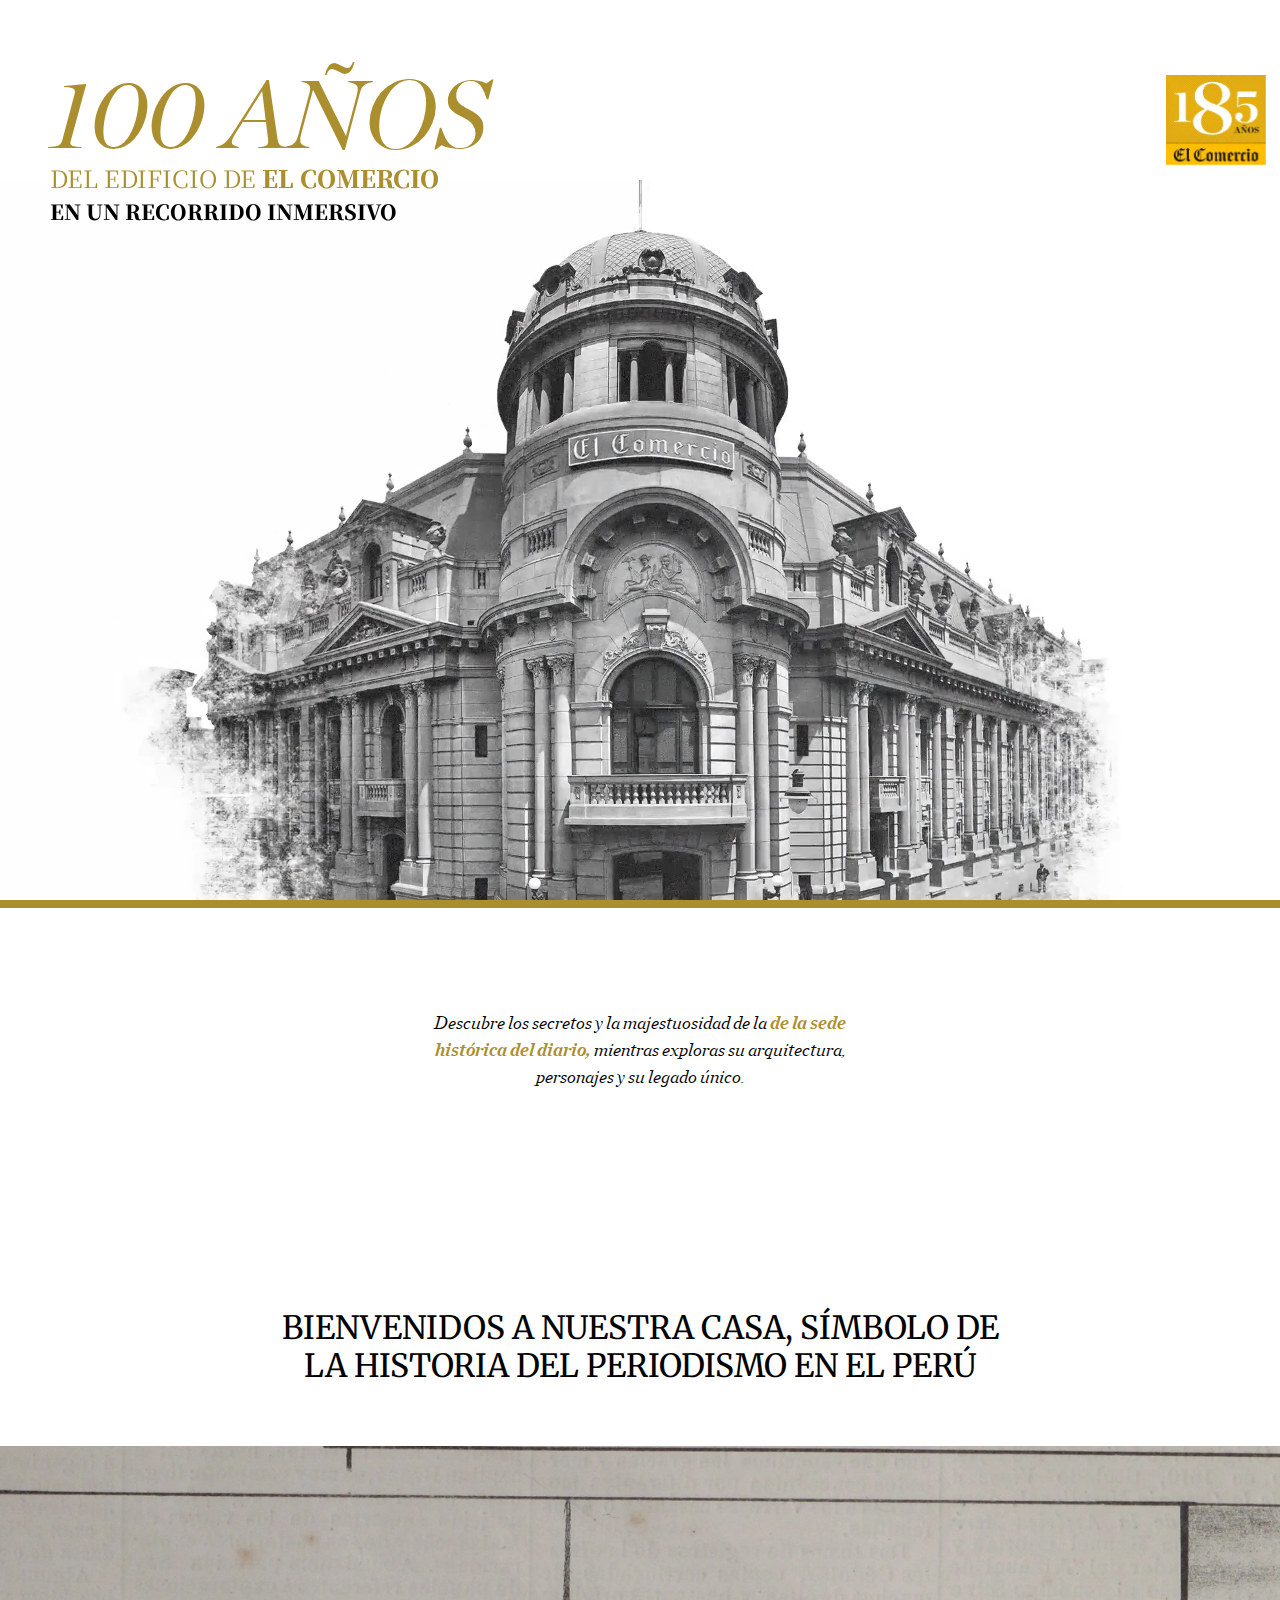
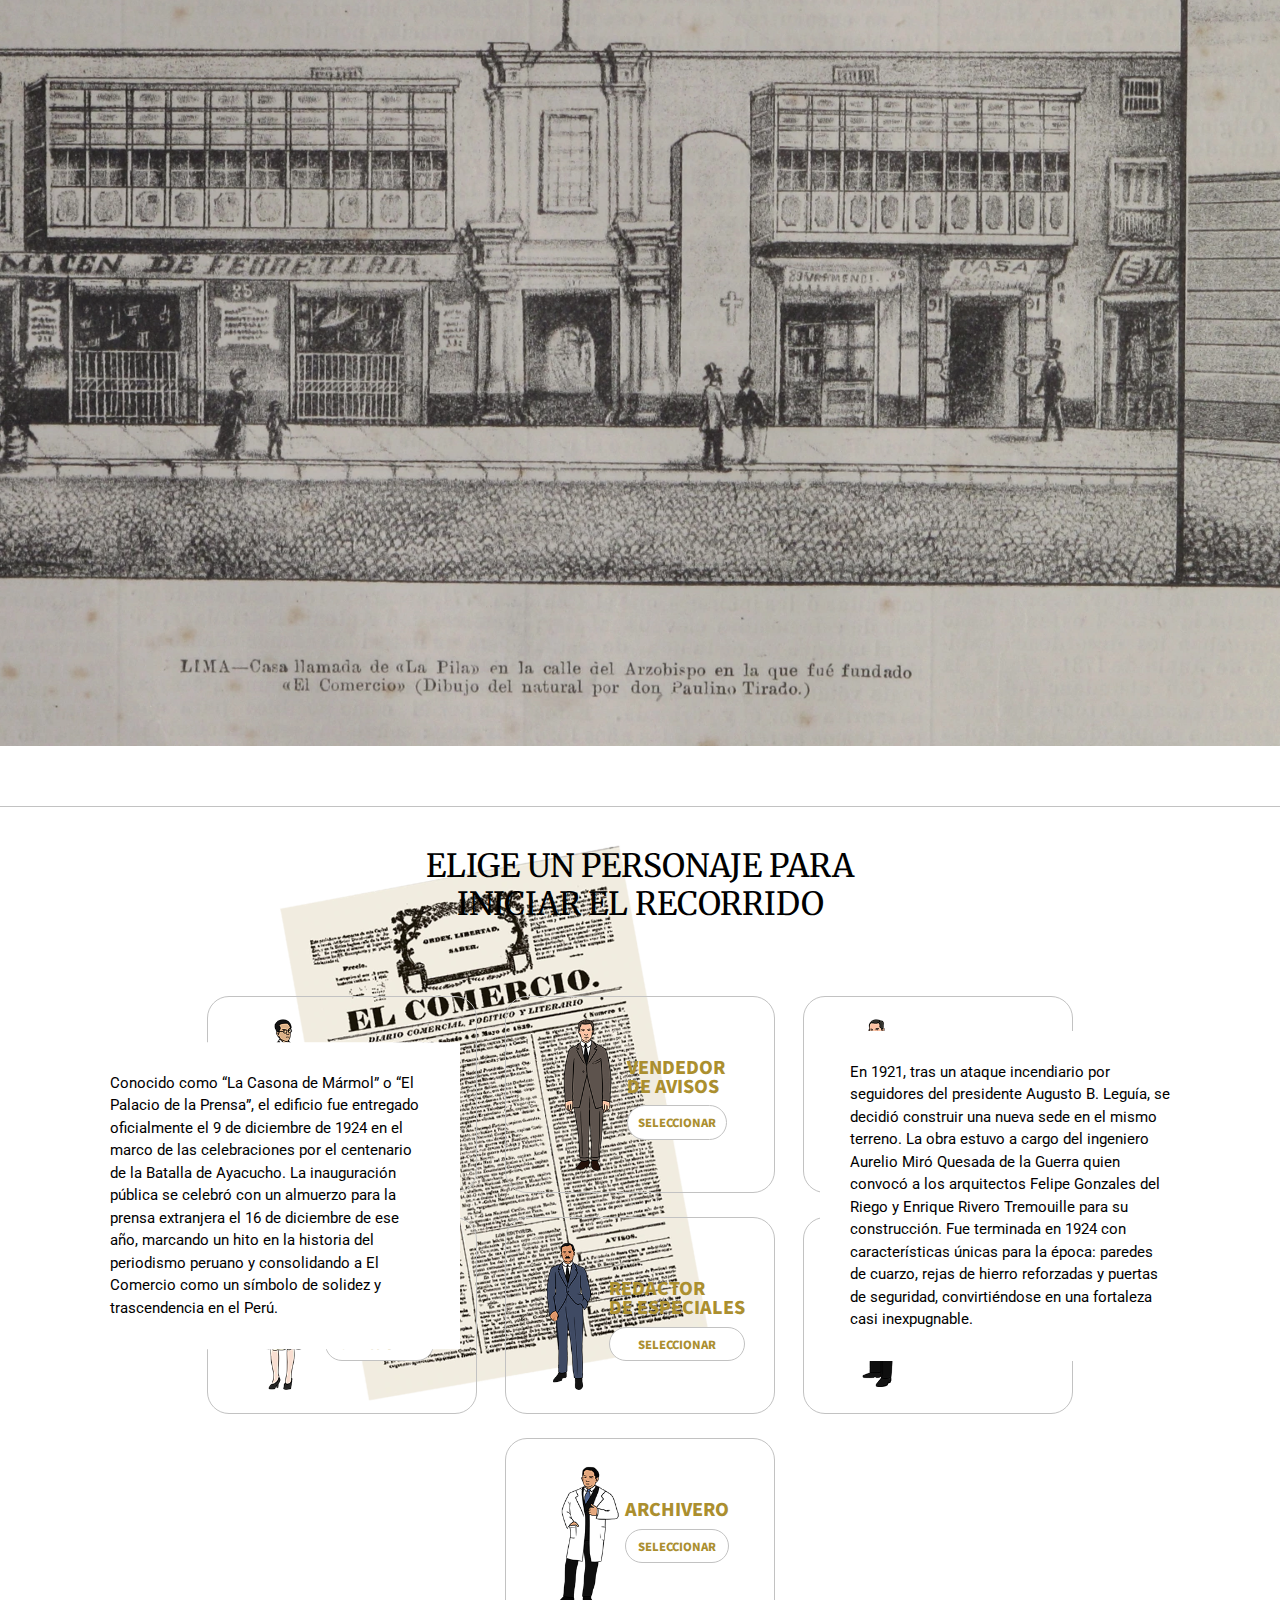
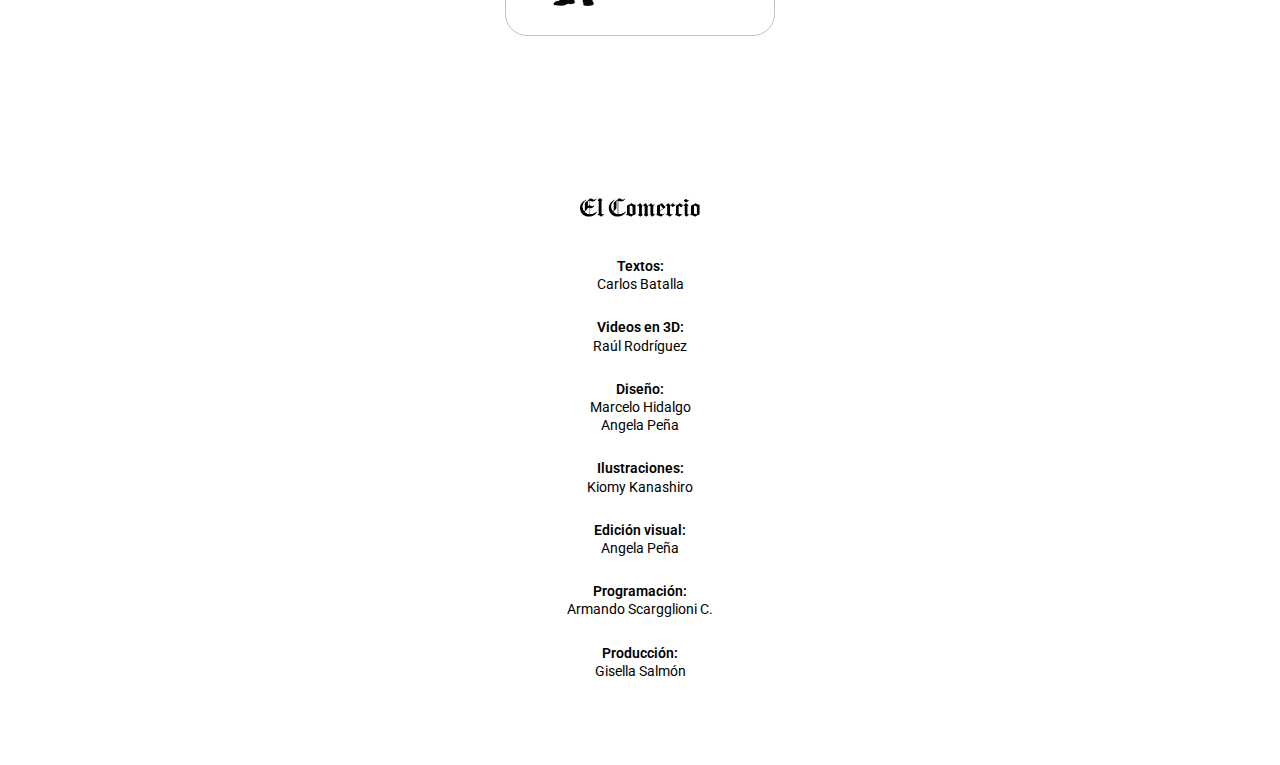
==== commit c1b5329e: "version ipad" ====
--- a/index.html
+++ b/index.html
@@ -77,7 +77,7 @@
 
     <div class="main">
         <div class="box-bajada">
-            <h3>Descubre los secretos y la majestuosidad de la <span>sede histórica del diario más antiguo de América Latina,</span> mientras exploras su arquitectura, personajes y su legado único.</h3>
+            <h3>Descubre los secretos y la majestuosidad de la <span>de la sede histórica del diario,</span> mientras exploras su arquitectura, personajes y su legado único.</h3>
         </div>
     </div>
 
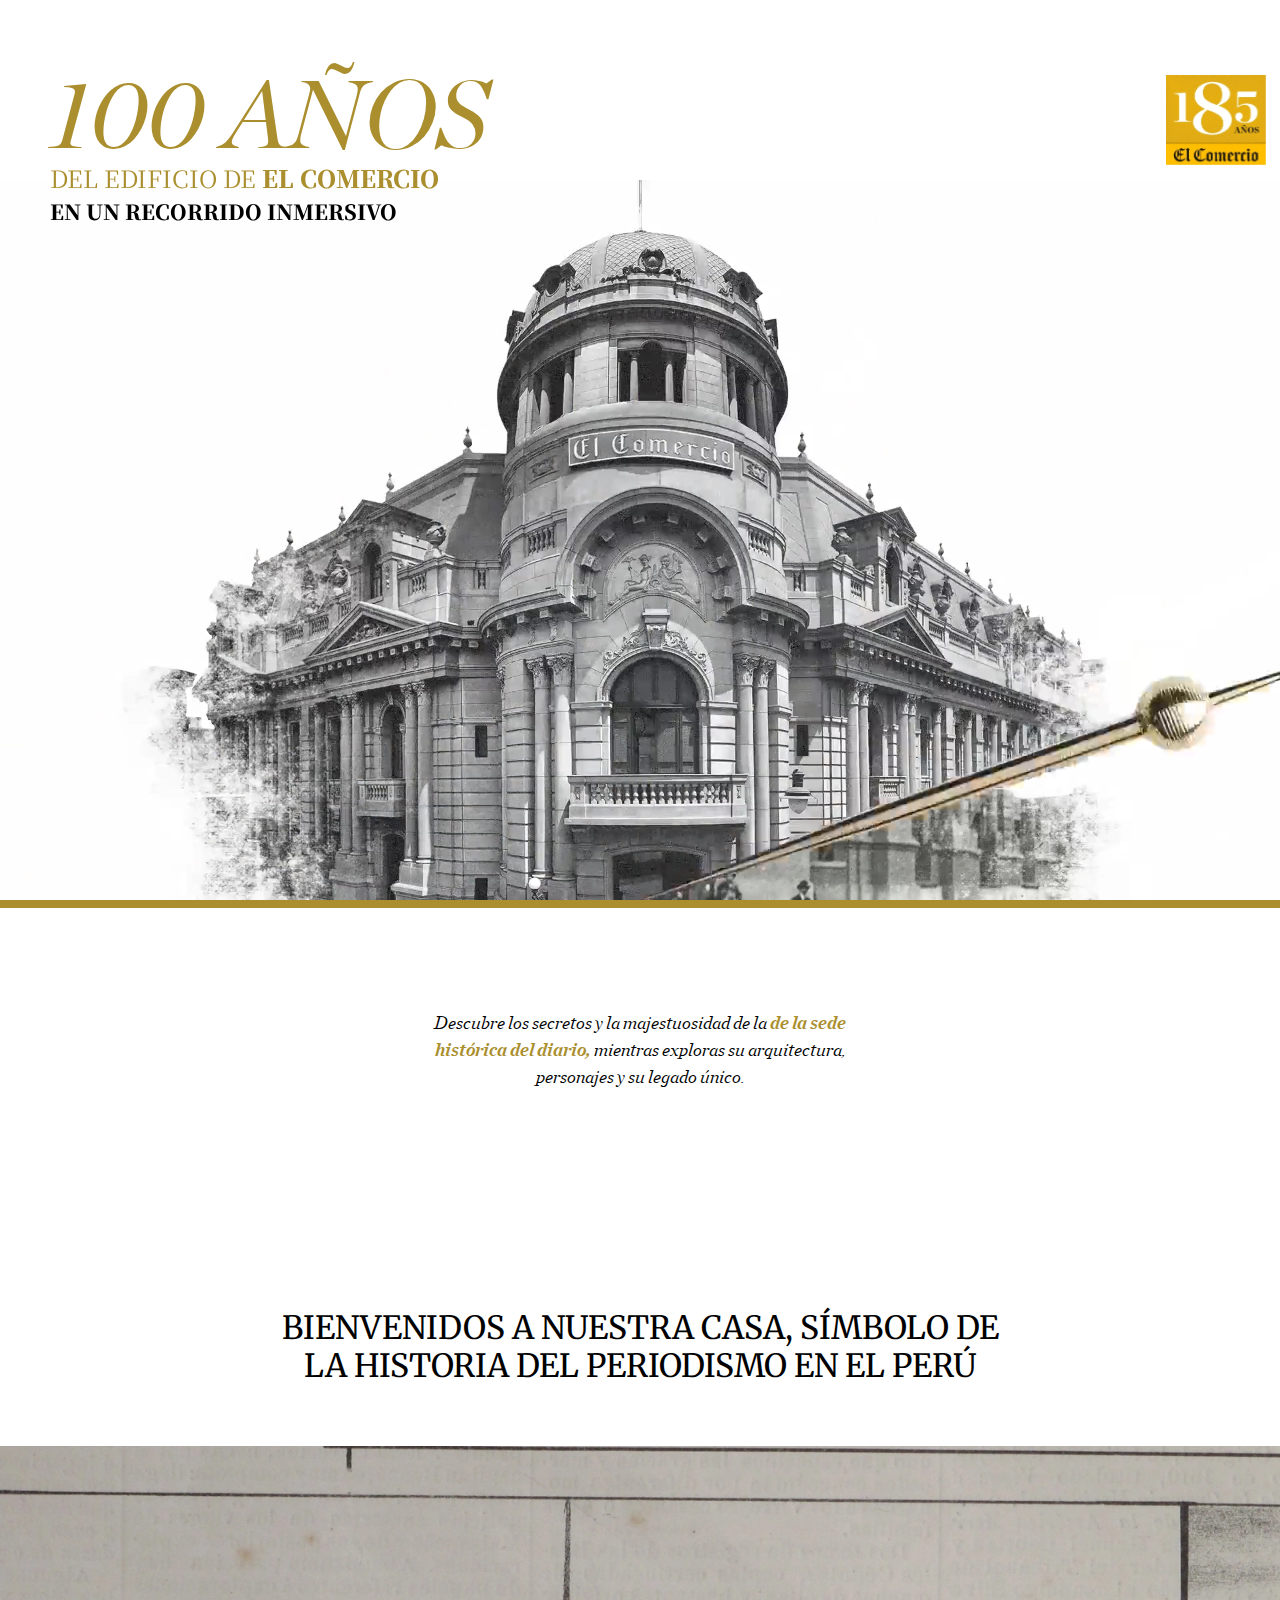
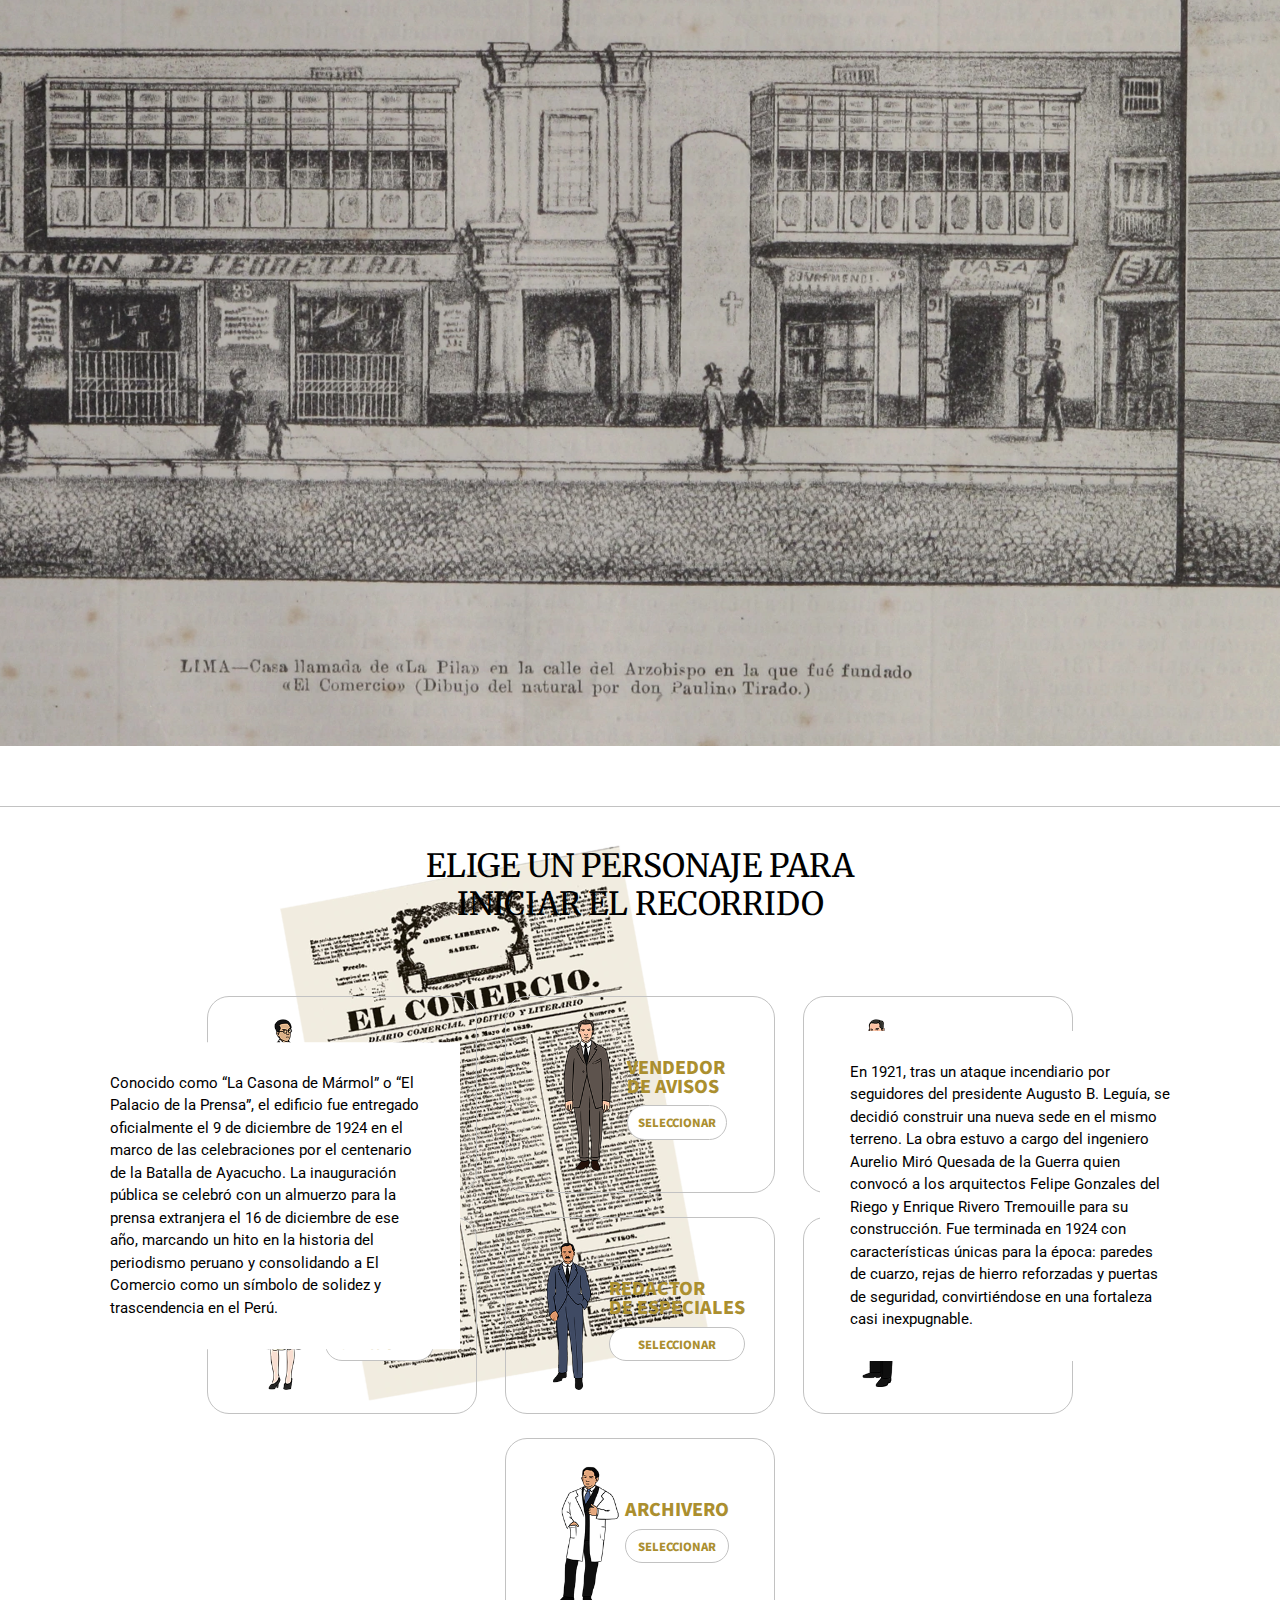
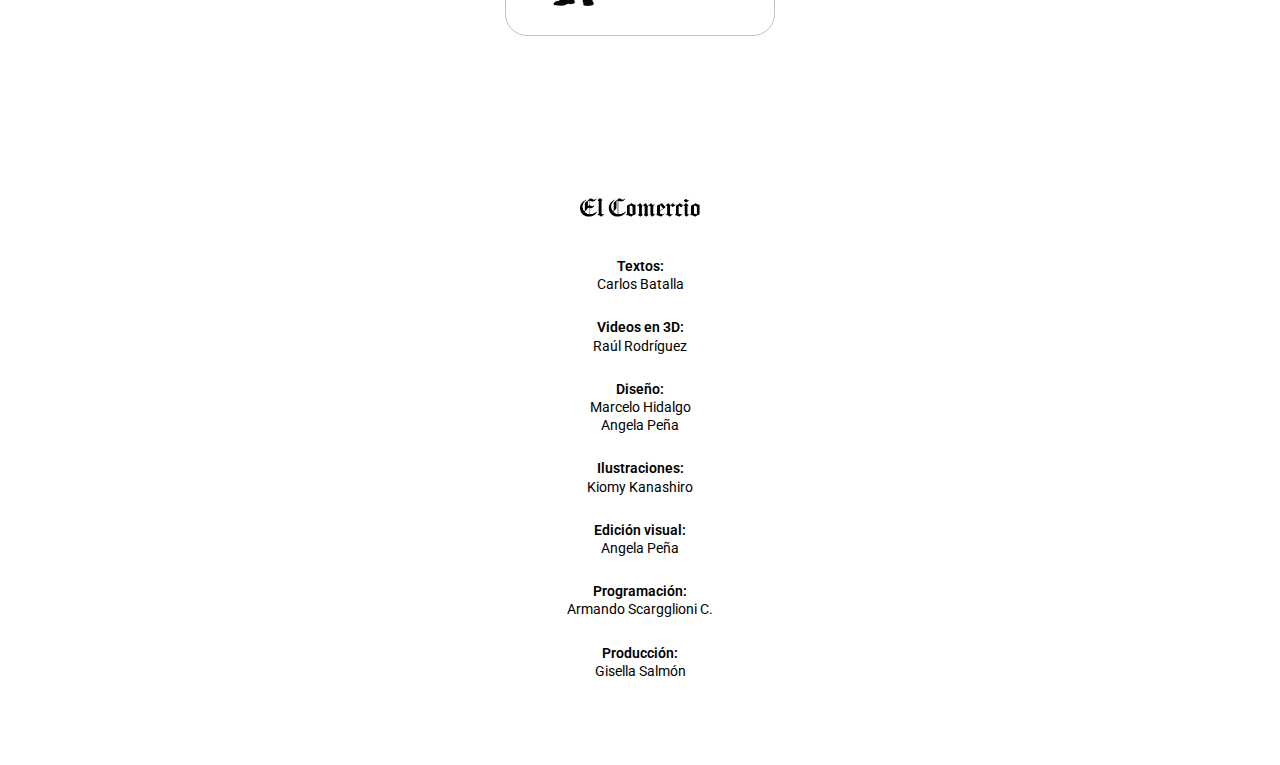
==== commit 62826529: "version ipad" ====
--- a/index.html
+++ b/index.html
@@ -16,7 +16,8 @@
     <link rel="preconnect" href="https://fonts.gstatic.com" crossorigin>
     <link href="https://fonts.googleapis.com/css2?family=Merriweather:ital,wght@0,300;0,400;0,700;0,900;1,300;1,400;1,700;1,900&family=Noto+Sans+KR:wght@100..900&family=Noto+Serif+KR:wght@200..900&family=Noto+Serif:ital,wght@0,100..900;1,100..900&family=Roboto:ital,wght@0,100;0,300;0,400;0,500;0,700;0,900;1,100;1,300;1,400;1,500;1,700;1,900&display=swap" rel="stylesheet">
 
-    <link rel="stylesheet" href="./css/style.css?v31">
+    <link rel="stylesheet" href="https://nuevasnarrativasec.github.io/edificio-comercio-centenario/css/style.css?v33">
+    <!--<link rel="stylesheet" href="./css/style.css?v33">-->
 
     <style>        
         .ads__zocalo,
@@ -66,11 +67,11 @@
             </h1>
             <h2>del edificio de <span>el comercio</span></h2>
             <h5>en un recorrido inmersivo</h5>
-            <img src="./img/logo-185.jpg" alt="" width="100%" class="logo-185">
+            <img src="https://nuevasnarrativasec.github.io/edificio-comercio-centenario/img/logo-185.jpg" alt="" width="100%" class="logo-185">
         </div>
         
         <video width="100%" height="100%" playsinline muted loop autoplay>
-            <source src="./video/video-portada.mp4" type="video/mp4">
+            <source src="https://nuevasnarrativasec.github.io/edificio-comercio-centenario/video/video-portada.mp4" type="video/mp4">
         </video>
         <!--<img src="./img/bg-fachada.webp" alt="" width="100%">-->
     </div>
@@ -89,7 +90,7 @@
                 
             </div>
             <div class="block block-relative" id="block-2">
-                <img src="./img/bg-primera-portada.webp" alt="" width="100%">
+                <img src="https://nuevasnarrativasec.github.io/edificio-comercio-centenario/img/bg-primera-portada.webp" alt="" width="100%">
                 <div class="bloque-texto">
                     <p>
                         El Comercio comenzó su trayectoria en 1839 en una casona llamada de "La Pila", ubicada en la calle Arzobispo, hoy jirón Junín, cuadra 2. Allí se imprimió su primer ejemplar el 4 de mayo. Poco después, el diario se trasladó a la calle de San Pedro, donde se publicaron 686 ediciones, y en 1841 ocupó la histórica "Casa del Pino", situada en la esquina de los actuales jirones Lampa y Santa Rosa, llamada así por un gran pino australiano que fue plantado por el fundador Manuel Amunátegui.
@@ -122,53 +123,53 @@
 
     <div class="box-main-personajes">
         <h4>elige un personaje para iniciar el recorrido</h4>
-        <img src="./img/flecha-derecha.png" alt="" width="100%" class="flecha-derecha">
+        <img src="https://nuevasnarrativasec.github.io/edificio-comercio-centenario/img/flecha-derecha.png" alt="" width="100%" class="flecha-derecha">
         <div class="box-personajes">
             <ul>
                 <li id="btn-personaje-1">
-                    <img src="./img/personaje-1-nuevo.png" alt="" width="100%">
+                    <img src="https://nuevasnarrativasec.github.io/edificio-comercio-centenario/img/personaje-1-nuevo.png" alt="" width="100%">
                     <div class="box-texto-personaje">
                         <h5>pregonero</h5>
                         <div class="btn">seleccionar</div>
                     </div>
                 </li>
                 <li id="btn-personaje-2">
-                    <img src="./img/personaje-2.png" alt="" width="100%">
+                    <img src="https://nuevasnarrativasec.github.io/edificio-comercio-centenario/img/personaje-2.png" alt="" width="100%">
                     <div class="box-texto-personaje">
                         <h5>vendedor <br> de avisos</h5>
                         <div class="btn">seleccionar</div>
                     </div>
                 </li>
                 <li id="btn-personaje-4">
-                    <img src="./img/personaje-3.png" alt="" width="100%">
+                    <img src="https://nuevasnarrativasec.github.io/edificio-comercio-centenario/img/personaje-3.png" alt="" width="100%">
                     <div class="box-texto-personaje">
                         <h5>el director</h5>
                         <div class="btn">seleccionar</div>
                     </div>
                 </li>
                 <li id="btn-personaje-5">
-                    <img src="./img/personaje-4.png" alt="" width="100%">
+                    <img src="https://nuevasnarrativasec.github.io/edificio-comercio-centenario/img/personaje-4.png" alt="" width="100%">
                     <div class="box-texto-personaje">
                         <h5>redactora <br> de locales</h5>
                         <div class="btn">seleccionar</div>
                     </div>
                 </li>
                 <li id="btn-personaje-6">
-                    <img src="./img/personaje-5.png" alt="" width="100%">
+                    <img src="https://nuevasnarrativasec.github.io/edificio-comercio-centenario/img/personaje-5.png" alt="" width="100%">
                     <div class="box-texto-personaje">
                         <h5>redactor <br> de especiales</h5>
                         <div class="btn">seleccionar</div>
                     </div>
                 </li>
                 <li id="btn-personaje-3">
-                    <img src="./img/personaje-6.png" alt="" width="100%">
+                    <img src="https://nuevasnarrativasec.github.io/edificio-comercio-centenario/img/personaje-6.png" alt="" width="100%">
                     <div class="box-texto-personaje">
                         <h5>linotipista</h5>
                         <div class="btn">seleccionar</div>
                     </div>
                 </li>                
                 <li id="btn-personaje-7">
-                    <img src="./img/personaje-7.png" alt="" width="100%">
+                    <img src="https://nuevasnarrativasec.github.io/edificio-comercio-centenario/img/personaje-7.png" alt="" width="100%">
                     <div class="box-texto-personaje">
                         <h5>archivero</h5>
                         <div class="btn">seleccionar</div>
@@ -259,7 +260,7 @@
     </div>-->
 
     <div class="box-footer">
-        <img src="./img/logo-comercio.png" alt="" width="100%">
+        <img src="https://nuevasnarrativasec.github.io/edificio-comercio-centenario/img/logo-comercio.png" alt="" width="100%">
         <ul>
             <li>
                 <h6>
@@ -380,7 +381,7 @@
                 duration: "600%",
             })
             .setPin(".section")
-            .addIndicators({ name: "Section Pin" }) 
+            //.addIndicators({ name: "Section Pin" }) 
             .addTo(controller);
 
             // Bloque 1 - Fade-in
@@ -392,7 +393,7 @@
             .setTween(
                 gsap.to("#block-1", { opacity: 1, duration: 1 })
             )
-            .addIndicators({ name: "Block 1 Fade-In" })
+            //.addIndicators({ name: "Block 1 Fade-In" })
             .addTo(controller);
 
             // Bloque 2 - Aparece y sube
@@ -409,7 +410,7 @@
                     duration: 1,
                 })
             )
-            .addIndicators({ name: "Block 2 Slide Up" })
+            //.addIndicators({ name: "Block 2 Slide Up" })
             .addTo(controller);
 
             // Bloque 3 - Fade-in 
@@ -422,7 +423,7 @@
             .setTween(
                 gsap.to("#block-3", { opacity: 1, duration: 1 })
             )
-            .addIndicators({ name: "Block 3 Fade-In" })
+            //.addIndicators({ name: "Block 3 Fade-In" })
             .addTo(controller);
 
             // Bloque 4 - Aparece y sube
@@ -439,7 +440,7 @@
                     duration: 1,
                 })
             )
-            .addIndicators({ name: "Block 4 Slide Up" })
+            //.addIndicators({ name: "Block 4 Slide Up" })
             .addTo(controller);
 
             // Bloque 5 - Fade-in 
@@ -452,7 +453,7 @@
             .setTween(
                 gsap.to("#block-5", { opacity: 1, duration: 1 })
             )
-            .addIndicators({ name: "Block 5 Fade-In" })
+            //.addIndicators({ name: "Block 5 Fade-In" })
             .addTo(controller);
 
             // Bloque 6 - Aparece y sube
@@ -469,7 +470,7 @@
                     duration: 1,
                 })
             )
-            .addIndicators({ name: "Block 6 Slide Up" })
+            //.addIndicators({ name: "Block 6 Slide Up" })
             .addTo(controller);  
         });
     </script>   
@@ -485,7 +486,7 @@
                 "btn-personaje-1": `
                     <div class="main-avatar">
                         <div class="ctn-avatar">
-                            <img src="./img/avatar-pregonero-nuevo.png" alt="" width="100%">
+                            <img src="https://nuevasnarrativasec.github.io/edificio-comercio-centenario/img/avatar-pregonero-nuevo.png" alt="" width="100%">
                             <h5>Has elegido al <span>pregonero</span> de noticias y la entrada de El Comercio</h5>
                         </div>
                         <div class="btn-continuar">continuar</div>
@@ -508,17 +509,17 @@
                                             <p>Yo soy el que anuncia las primicias desde el balcón. Aunque es el redactor quien elabora las noticias, las circunstancias me llevan a cumplir con nuestro público que se acerca al nuevo edificio y quiere saber qué sucedió y cómo se dieron los hechos. <b>Con mi cable en mano me paro frente a todos ellos y les “recito” los pormenores de la noticia. ¡Soy el pregonero, a mucha honra!</b></p>
                                         </div>
                                         <div id="audio-button" class="audio-button">
-                                            <span class="icon"><img src="./img/icon-sonido.png" width="100%"></span>
+                                            <span class="icon"><img src="https://nuevasnarrativasec.github.io/edificio-comercio-centenario/img/icon-sonido.png" width="100%"></span>
                                             <span class="text">Escuchar</span>
                                         </div>
                                         <div id="custom-audio-controls" class="custom-controls" style="display: none;">
                                             <button id="play-pause-btn">
-                                                <img id="play-pause-img" src="./img/icon-play.jpg" alt="Play" width="100%" />
+                                                <img id="play-pause-img" src="https://nuevasnarrativasec.github.io/edificio-comercio-centenario/img/icon-play.jpg" alt="Play" width="100%" />
                                             </button>
                                             <input type="range" id="seek-bar" value="0">
                                             <span id="time-display">0:00</span>
                                         </div>
-                                        <audio id="audio-player" src="./audio/audio-pregonero-3.mp3" controls style="display: none;"></audio>
+                                        <audio id="audio-player" src="https://nuevasnarrativasec.github.io/edificio-comercio-centenario/audio/audio-pregonero-3.mp3" controls style="display: none;"></audio>
                                     </div>                                    
                                     
                                     <img src="./img/personaje-1-grande.png" alt="" width="100%" class="personaje-grande">
@@ -527,7 +528,7 @@
 
                             <div class="block" id="block-personaje-1-3">
                                 <video width="100%" height="100%" playsinline muted>
-                                    <source src="./video/video-pregonero-2.mp4" type="video/mp4">
+                                    <source src="https://nuevasnarrativasec.github.io/edificio-comercio-centenario/video/video-pregonero-2.mp4" type="video/mp4">
                                 </video>
                             </div>
 
@@ -573,7 +574,7 @@
                 "btn-personaje-2": `
                     <div class="main-avatar">
                         <div class="ctn-avatar">
-                            <img src="./img/avatar-vendedor-avisos.png" alt="" width="100%">
+                            <img src="https://nuevasnarrativasec.github.io/edificio-comercio-centenario/img/avatar-vendedor-avisos.png" alt="" width="100%">
                             <h5>Has elegido al <span>vendedor de avisos</span> y estás en el hall de El Comercio</h5>
                         </div>
                         <div class="btn-continuar">continuar</div>
@@ -594,19 +595,19 @@
                                             <p>Soy el que vende avisos, el que hace famoso tus servicios, tus propiedades o, como dirán en el futuro, tus emprendimientos. Claro, en los años 20 vivimos en una Lima que aún late despacio, de forma callada y reservada. <b>No hay bullicio ni una marea de gente por las calles, pero, cuando se trata de ganar un espacio en las páginas de El Comercio, sí que surgen grupos de personas porque saben que serán leídos de todas maneras. Para recibirlos, estoy yo.</b></p>
                                         </div>
                                         <div id="audio-button" class="audio-button">
-                                            <span class="icon"><img src="./img/icon-sonido.png" width="100%"></span>
+                                            <span class="icon"><img src="https://nuevasnarrativasec.github.io/edificio-comercio-centenario/img/icon-sonido.png" width="100%"></span>
                                             <span class="text">Escuchar</span>
                                         </div>
                                         <div id="custom-audio-controls" class="custom-controls" style="display: none;">
                                             <button id="play-pause-btn">
-                                                <img id="play-pause-img" src="./img/icon-play.jpg" alt="Play" width="100%" />
+                                                <img id="play-pause-img" src="https://nuevasnarrativasec.github.io/edificio-comercio-centenario/img/icon-play.jpg" alt="Play" width="100%" />
                                             </button>
                                             <input type="range" id="seek-bar" value="0">
                                             <span id="time-display">0:00</span>
                                         </div>
-                                        <audio id="audio-player" src="./audio/audio-vendedor-de-avisos-2.mp3" controls style="display: none;"></audio>
+                                        <audio id="audio-player" src="https://nuevasnarrativasec.github.io/edificio-comercio-centenario/audio/audio-vendedor-de-avisos-2.mp3" controls style="display: none;"></audio>
                                     </div>  
-                                    <img src="./img/personaje-2-grande.png" alt="" width="100%" class="personaje-grande">                                  
+                                    <img src="https://nuevasnarrativasec.github.io/edificio-comercio-centenario/img/personaje-2-grande.png" alt="" width="100%" class="personaje-grande">                                  
                                 </div>
                             </div>
 
@@ -645,9 +646,9 @@
                         <p>
                            En la década de 1920, los avisos publicitarios destacan por su variedad y creatividad. Los más grandes promocionan películas norteamericanas, reflejando la popularidad del cine en Lima. Otros avisos frecuentes incluían automóviles, nuevos electrodomésticos, gramófonos y discos, cuyo precio bajó, así como costosos instrumentos musicales como pianos y pianolas, considerados de moda.
                         </p>
-                        <img src="./img/bg-historia-2-1.jpg" width="100%">
-                        <img src="./img/bg-historia-2-2.jpg" width="100%">
-                        <img src="./img/bg-historia-2-3.jpg" width="100%">
+                        <img src="https://nuevasnarrativasec.github.io/edificio-comercio-centenario/img/bg-historia-2-1.jpg" width="100%">
+                        <img src="https://nuevasnarrativasec.github.io/edificio-comercio-centenario/img/bg-historia-2-2.jpg" width="100%">
+                        <img src="https://nuevasnarrativasec.github.io/edificio-comercio-centenario/img/bg-historia-2-3.jpg" width="100%">
                         <p>
                            Entre los más pequeños pero constantes estaban los de remedios y productos medicinales, que prometían curar todo tipo de males, junto con la novedad de los productos de tocador femeninos, influenciados por la publicidad norteamericana, que asociaban belleza e higiene.
                         </p>
@@ -661,7 +662,7 @@
                 "btn-personaje-3": `
                     <div class="main-avatar">
                         <div class="ctn-avatar">
-                            <img src="./img/avatar-linotipista.png" alt="" width="100%">
+                            <img src="https://nuevasnarrativasec.github.io/edificio-comercio-centenario/img/avatar-linotipista.png" alt="" width="100%">
                             <h5>Has elegido al <span>linotipista</span> y estás en la sala de imprenta de El Comercio</h5>
                         </div>
                         <div class="btn-continuar">continuar</div>
@@ -682,19 +683,19 @@
                                             <p>Yo soy el linotipista, el que domina esas inmensas máquinas de las que depende el diario para salir todas las mañanas. Aunque primero fui cajista, como los maestros que me enseñaron en la ‘Casa del Pino’ a comienzos del siglo XX. Luego aprendí nuevas cosas y ascendí en los talleres del nuevo edificio. <b>Así me adiestré en el manejo de ese monstruo de la edición que es la linotipia. En los talleres, los linotipistas armamos las páginas con hileras de letras en plomo fundido como quien hace un complejo rompecabezas.</b></p>
                                         </div>
                                         <div id="audio-button" class="audio-button">
-                                            <span class="icon"><img src="./img/icon-sonido.png" width="100%"></span>
+                                            <span class="icon"><img src="https://nuevasnarrativasec.github.io/edificio-comercio-centenario/img/icon-sonido.png" width="100%"></span>
                                             <span class="text">Escuchar</span>
                                         </div>
                                         <div id="custom-audio-controls" class="custom-controls" style="display: none;">
                                             <button id="play-pause-btn">
-                                                <img id="play-pause-img" src="./img/icon-play.jpg" alt="Play" width="100%" />
+                                                <img id="play-pause-img" src="https://nuevasnarrativasec.github.io/edificio-comercio-centenario/img/icon-play.jpg" alt="Play" width="100%" />
                                             </button>
                                             <input type="range" id="seek-bar" value="0">
                                             <span id="time-display">0:00</span>
                                         </div>
-                                        <audio id="audio-player" src="./audio/audio-linotipista.mp3" controls style="display: none;"></audio>
+                                        <audio id="audio-player" src="https://nuevasnarrativasec.github.io/edificio-comercio-centenario/audio/audio-linotipista.mp3" controls style="display: none;"></audio>
                                     </div>  
-                                    <img src="./img/personaje-6-grande.png" alt="" width="100%" class="personaje-grande">   
+                                    <img src="https://nuevasnarrativasec.github.io/edificio-comercio-centenario/img/personaje-6-grande.png" alt="" width="100%" class="personaje-grande">   
                                 </div>
 
                             </div>
@@ -739,7 +740,7 @@
                 "btn-personaje-4": `
                     <div class="main-avatar">
                         <div class="ctn-avatar">
-                            <img src="./img/avatar-director.png" alt="" width="100%">
+                            <img src="https://nuevasnarrativasec.github.io/edificio-comercio-centenario/img/avatar-director.png" alt="" width="100%">
                             <h5>Has elegido al <span>director</span> y estás en las escaleras de El Comercio</h5>
                         </div>
                         <div class="btn-continuar">continuar</div>
@@ -760,20 +761,20 @@
                                             <p>Soy el director del diario y guío a un grupo numeroso de periodistas y técnicos de talleres. Es una tarea ardua, siempre estoy de aquí para allá, recorriendo todos los ambientes, subiendo y bajando por estas espléndidas escaleras. <b>Siempre recordaré la frase de un pariente mío, Luis Miró Quesada de la Guerra “El periodismo, según cómo se ejerza, puede ser la más noble de las profesiones o el más vil de los oficios”. Ética, responsabilidad, trabajo, talento, creatividad y tecnología. Todo eso procuro que haya siempre en el periódico, en este “palacio de la prensa peruana”.</b></p>
                                         </div>
                                         <div id="audio-button" class="audio-button">
-                                            <span class="icon"><img src="./img/icon-sonido.png" width="100%"></span>
+                                            <span class="icon"><img src="https://nuevasnarrativasec.github.io/edificio-comercio-centenario/img/icon-sonido.png" width="100%"></span>
                                             <span class="text">Escuchar</span>
                                         </div>
                                         <div id="custom-audio-controls" class="custom-controls" style="display: none;">
                                             <button id="play-pause-btn">
-                                                <img id="play-pause-img" src="./img/icon-play.jpg" alt="Play" width="100%" />
+                                                <img id="play-pause-img" src="https://nuevasnarrativasec.github.io/edificio-comercio-centenario/img/icon-play.jpg" alt="Play" width="100%" />
                                             </button>
                                             <input type="range" id="seek-bar" value="0">
                                             <span id="time-display">0:00</span>
                                         </div>
-                                        <audio id="audio-player" src="./audio/audio-director.mp3" controls style="display: none;"></audio>
+                                        <audio id="audio-player" src="https://nuevasnarrativasec.github.io/edificio-comercio-centenario/audio/audio-director.mp3" controls style="display: none;"></audio>
                                     </div>
                                     
-                                    <img src="./img/personaje-3-grande.png" alt="" width="100%" class="personaje-grande">   
+                                    <img src="https://nuevasnarrativasec.github.io/edificio-comercio-centenario/img/personaje-3-grande.png" alt="" width="100%" class="personaje-grande">   
                                 </div>
 
                             </div>
@@ -805,7 +806,7 @@
                         <p>
                            Uno de los momentos más memorables en este espacio ocurrió el 14 de febrero de 1931, cuando los príncipes ingleses Eduardo, príncipe de Gales, y Jorge, duque de York, futuros reyes de Inglaterra, ascendieron por sus imponentes escalones.
                         </p>
-                        <img src="./img/bg-historia-4-1.jpg" alt="" width="100%">
+                        <img src="https://nuevasnarrativasec.github.io/edificio-comercio-centenario/img/bg-historia-4-1.jpg" alt="" width="100%">
                         <span>Foto de 1931: Esos cuatro que están en primer plano, de izq. a der. son : Antonio Miró Quesada de la Guerra, director de EC; Aurelio Miró Quesada de la Guerra, quien gestionó la construcción de la nueva casona; el Príncipe de Gales, el que abdicó antes de jurar como rey (1936), con corbata michi; y el duque de York, quien sería el rey Eduardo, con corbata, el rey de la segunda guerra mundial hasta los años 50.</span>
                         <p>
                             Los nobles ingleses, que recibieron en el hall el aplauso general de todo el personal del diario, subieron escalón tras escalón hasta que llegaron al segundo nivel. Allí,  junto al director Antonio Miró Quesada de la Guerra, conocieron la dirección y la histórica sala de redacción y de actos.
@@ -823,7 +824,7 @@
                 "btn-personaje-5": `
                     <div class="main-avatar">
                         <div class="ctn-avatar">
-                            <img src="./img/avatar-redactora-de-locales.png" alt="" width="100%">
+                            <img src="https://nuevasnarrativasec.github.io/edificio-comercio-centenario/img/avatar-redactora-de-locales.png" alt="" width="100%">
                             <h5>Has elegido al <span>redactora de locales</span> y estás en la readacción de El Comercio</h5>
                         </div>
                         <div class="btn-continuar">continuar</div>
@@ -844,20 +845,20 @@
                                             <p>Yo soy la que redacta las notas de la vida cotidiana. Mi especialidad es la información local. El 16 de diciembre de 1924, en un almuerzo con la prensa extranjera, fui testigo del anuncio de la inauguración del nuevo edificio. <b>Conocí la redacción que se ubicaría en el segundo piso y donde nos quedamos durante muchos años.</b></p>
                                         </div>
                                         <div id="audio-button" class="audio-button">
-                                            <span class="icon"><img src="./img/icon-sonido.png" width="100%"></span>
+                                            <span class="icon"><img src="https://nuevasnarrativasec.github.io/edificio-comercio-centenario/img/icon-sonido.png" width="100%"></span>
                                             <span class="text">Escuchar</span>
                                         </div>
                                         <div id="custom-audio-controls" class="custom-controls" style="display: none;">
                                             <button id="play-pause-btn">
-                                                <img id="play-pause-img" src="./img/icon-play.jpg" alt="Play" width="100%" />
+                                                <img id="play-pause-img" src="https://nuevasnarrativasec.github.io/edificio-comercio-centenario/img/icon-play.jpg" alt="Play" width="100%" />
                                             </button>
                                             <input type="range" id="seek-bar" value="0">
                                             <span id="time-display">0:00</span>
                                         </div>
-                                        <audio id="audio-player" src="./audio/audio-redactora-de-locales.mp3" controls style="display: none;"></audio>
+                                        <audio id="audio-player" src="https://nuevasnarrativasec.github.io/edificio-comercio-centenario/audio/audio-redactora-de-locales.mp3" controls style="display: none;"></audio>
                                     </div>
 
-                                    <img src="./img/personaje-4-grande.png" alt="" width="100%" class="personaje-grande">   
+                                    <img src="https://nuevasnarrativasec.github.io/edificio-comercio-centenario/img/personaje-4-grande.png" alt="" width="100%" class="personaje-grande">   
                                 </div>
                             </div>
 
@@ -900,7 +901,7 @@
                         <p>
                            En los años 20, la redacción de El Comercio era un espacio dinámico, impulsado por avances tecnológicos y una infraestructura en constante desarrollo. Desde mayo de 1921, el diario contó con un servicio cablegráfico de Associated Press (AP), que conectaba a Lima con Nueva York y Sudamérica, asegurando un flujo constante de noticias internacionales. Este sistema se complementa con los teletipos, que entregaban noticias las 24 horas del día en rollos de papel.
                         </p>
-                        <img src="./img/bg-historia-5-1-nuevo.jpg" alt="" width="100%">                        
+                        <img src="https://nuevasnarrativasec.github.io/edificio-comercio-centenario/img/bg-historia-5-1-nuevo.jpg" alt="" width="100%">                        
                         <p>
                             En términos de producción, el diario evolucionó con la incorporación de modernas rotativas. En 1926 adquirió una máquina R. Hoe & Cía, de Nueva York, capaz de generar 48 páginas por edición. Más tarde, se sumó una prensa rotativa "Super Speed" multicolor, con capacidad para imprimir 64 páginas, permitiendo al diario alcanzar tirajes de hasta 80 mil ejemplares por hora. La redacción, aunque vibrante, soportaba el calor y ruido generados por las máquinas de impresión ubicadas justo debajo, especialmente durante las noches.
                         </p>
@@ -914,7 +915,7 @@
                 "btn-personaje-6": `
                     <div class="main-avatar">
                         <div class="ctn-avatar">
-                            <img src="./img/avatar-redactor-de-especiales.png" alt="" width="100%">
+                            <img src="https://nuevasnarrativasec.github.io/edificio-comercio-centenario/img/avatar-redactor-de-especiales.png" alt="" width="100%">
                             <h5>Has elegido al <span>redactor de especiales</span> y estás en el salón principal de El Comercio</h5>
                         </div>
                         <div class="btn-continuar">continuar</div>
@@ -936,19 +937,19 @@
                                             <p>Soy un redactor de notas especiales, un cronista y a la vez coordino con todas las áreas creativas y técnicas ubicadas ahora en la sede del nuevo local de El Comercio. Me entusiasma estar en este palacio o casona hecha para elaborar las noticias esperadas por miles de lectores. <b>Nuestra redacción es multiusos, a veces, en momentos especiales, pasa de ser el centro de la noticia a ser un animado salón de actos.</b></p>
                                         </div>
                                         <div id="audio-button" class="audio-button">
-                                            <span class="icon"><img src="./img/icon-sonido.png" width="100%"></span>
+                                            <span class="icon"><img src="https://nuevasnarrativasec.github.io/edificio-comercio-centenario/img/icon-sonido.png" width="100%"></span>
                                             <span class="text">Escuchar</span>
                                         </div>
                                         <div id="custom-audio-controls" class="custom-controls" style="display: none;">
                                             <button id="play-pause-btn">
-                                                <img id="play-pause-img" src="./img/icon-play.jpg" alt="Play" width="100%" />
+                                                <img id="play-pause-img" src="https://nuevasnarrativasec.github.io/edificio-comercio-centenario/img/icon-play.jpg" alt="Play" width="100%" />
                                             </button>
                                             <input type="range" id="seek-bar" value="0">
                                             <span id="time-display">0:00</span>
                                         </div>
-                                        <audio id="audio-player" src="./audio/audio-redactor-notas-especiales.mp3" controls style="display: none;"></audio>
+                                        <audio id="audio-player" src="https://nuevasnarrativasec.github.io/edificio-comercio-centenario/audio/audio-redactor-notas-especiales.mp3" controls style="display: none;"></audio>
                                     </div>                                    
-                                    <img src="./img/personaje-5-grande.png" alt="" width="100%" class="personaje-grande">  
+                                    <img src="https://nuevasnarrativasec.github.io/edificio-comercio-centenario/img/personaje-5-grande.png" alt="" width="100%" class="personaje-grande">  
                                 </div>
                             </div>
 
@@ -979,7 +980,7 @@
                         <p>
                            El 9 de diciembre de 1924, El Comercio informó sobre los desvíos vehiculares en el centro de Lima debido a las ceremonias oficiales por el centenario de la batalla de Ayacucho. Para esta ocasión histórica, la redacción del diario se volcó en la creación de una edición especial de 100 páginas, con artículos que abarcaban desde análisis históricos hasta reflexiones sociales y políticas, escritos por destacados autores nacionales y extranjeros.
                         </p>
-                        <img src="./img/bg-historia-6-1.jpg" alt="" width="100%">                        
+                        <img src="https://nuevasnarrativasec.github.io/edificio-comercio-centenario/img/bg-historia-6-1.jpg" alt="" width="100%">                        
                         <p>
                             Esta edición destacó por su impecable trabajo gráfico, incluyendo más de 400 grabados, saludos de embajadores y una galería de los presidentes y jefes de Estado del Perú. Además, presentó monografías de Junín y Ayacucho, regiones clave en la independencia. La portada, una “artística tricromía”, mostraba al mariscal Antonio José de Sucre junto a su arenga a las tropas: “¡Soldados!, de los esfuerzos de hoy pende la suerte de la América del Sur”.
                         </p>
@@ -996,7 +997,7 @@
                 "btn-personaje-7": `
                     <div class="main-avatar">
                         <div class="ctn-avatar">
-                            <img src="./img/avatar-archivero.png" alt="" width="100%">
+                            <img src="https://nuevasnarrativasec.github.io/edificio-comercio-centenario/img/avatar-archivero.png" alt="" width="100%">
                             <h5>Has elegido al <span>archivero</span> y estás en la hemeroteca de El Comercio</h5>
                         </div>
                         <div class="btn-continuar">continuar</div>
@@ -1017,20 +1018,20 @@
                                             <p>Yo soy un hombre de archivo. Mi mundo son los folios y recortes, son las fotografías, en papel y en película, color o blanco y negro. <b>Les hablo desde la hemeroteca, un recinto que custodia la historia guardada en cada tomo, en cada periódico cuidado celosamente en estos estantes de madera.</b></p>
                                         </div>
                                         <div id="audio-button" class="audio-button">
-                                            <span class="icon"><img src="./img/icon-sonido.png" width="100%"></span>
+                                            <span class="icon"><img src="https://nuevasnarrativasec.github.io/edificio-comercio-centenario/img/icon-sonido.png" width="100%"></span>
                                             <span class="text">Escuchar</span>
                                         </div>
                                         <div id="custom-audio-controls" class="custom-controls" style="display: none;">
                                             <button id="play-pause-btn">
-                                                <img id="play-pause-img" src="./img/icon-play.jpg" alt="Play" width="100%" />
+                                                <img id="play-pause-img" src="https://nuevasnarrativasec.github.io/edificio-comercio-centenario/img/icon-play.jpg" alt="Play" width="100%" />
                                             </button>
                                             <input type="range" id="seek-bar" value="0">
                                             <span id="time-display">0:00</span>
                                         </div>
-                                        <audio id="audio-player" src="./audio/audio-archivero.mp3" controls style="display: none;"></audio>
+                                        <audio id="audio-player" src="https://nuevasnarrativasec.github.io/edificio-comercio-centenario/audio/audio-archivero.mp3" controls style="display: none;"></audio>
                                     </div>
                                     
-                                    <img src="./img/personaje-7-grande.png" alt="" width="100%" class="personaje-grande">  
+                                    <img src="https://nuevasnarrativasec.github.io/edificio-comercio-centenario/img/personaje-7-grande.png" alt="" width="100%" class="personaje-grande">  
                                 </div>
                             </div>
 
@@ -1054,11 +1055,11 @@
                         <p>
                            El principal tesoro de la hemeroteca es la primera edición de El Comercio, publicada el 4 de mayo de 1839, con dos páginas a tres columnas y el lema Orden, Libertad y Saber. Entre las ediciones memorables figuran la del 29 de mayo de 1839, que incluyó el primer poema del diario, Qué guapo chico, de Felipe Pardo y Aliaga, y la de 1853, que inició la publicación por capítulos de La Cabaña del Tío Tom, de Harriet Beecher Stowe, un alegato contra la esclavitud.
                         </p>
-                        <img src="./img/bg-historia-7-1.jpg" alt="" width="100%">                        
+                        <img src="https://nuevasnarrativasec.github.io/edificio-comercio-centenario/img/bg-historia-7-1.jpg" alt="" width="100%">                        
                         <p>
                             En los anaqueles reposan también ejemplares de El Almanaque, enciclopedia publicada entre 1891 y 1929, que ofrecía a los lectores un panorama de la vida social, política y económica del Perú, junto a novelas cortas y tiras cómicas. El primer jefe de archivo y hemeroteca conocido fue Joaquín Miró Quesada Laos, mencionado en la edición del centenario del diario, el 4 de mayo de 1939.
                         </p> 
-                        <img src="./img/bg-historia-7-2.jpg" alt="" width="100%"> 
+                        <img src="https://nuevasnarrativasec.github.io/edificio-comercio-centenario/img/bg-historia-7-2.jpg" alt="" width="100%"> 
                     </div>
 
                     <div class="btn-volver">volver</div> 
@@ -1143,11 +1144,11 @@
                     playPauseBtn.addEventListener("click", () => {
                         if (audioPlayer.paused) {
                             audioPlayer.play();
-                            playPauseImg.src = "./img/icon-pause.jpg?v2";
+                            playPauseImg.src = "https://nuevasnarrativasec.github.io/edificio-comercio-centenario/img/icon-pause.jpg?v2";
                             playPauseImg.alt = "Pause";
                         } else {
                             audioPlayer.pause();
-                            playPauseImg.src = "./img/icon-play.jpg";
+                            playPauseImg.src = "https://nuevasnarrativasec.github.io/edificio-comercio-centenario/img/icon-play.jpg";
                             playPauseImg.alt = "Play";
                         }
                     });
@@ -1202,7 +1203,7 @@
                         duration: "600%",
                     })
                     .setPin(".section-personaje")
-                    .addIndicators({ name: "Section personaje pin" }) 
+                    //.addIndicators({ name: "Section personaje pin" }) 
                     .addTo(controller);
 
                     // Personaje 1 - Fade-in
@@ -1225,7 +1226,7 @@
                             }
                         });
                     })
-                    .addIndicators({ name: "block-personaje-1-2 Fade-In" })
+                    //.addIndicators({ name: "block-personaje-1-2 Fade-In" })
                     .addTo(controller);
 
                     // Bloque 3 de personaje 1
@@ -1246,7 +1247,7 @@
                         /*video.pause();
                         video.currentTime = 0; */
                     })
-                    .addIndicators({ name: "block-personaje-1-3 Fade-In" })
+                    //.addIndicators({ name: "block-personaje-1-3 Fade-In" })
                     .addTo(controller);
 
                     // Bloque 4 de personaje 1
@@ -1263,7 +1264,7 @@
                             duration: 1,
                         })
                     )
-                    .addIndicators({ name: "block-personaje-1-4 Fade-In" })
+                    //.addIndicators({ name: "block-personaje-1-4 Fade-In" })
                     .addTo(controller);
 
                     // Bloque 5 de personaje 1
@@ -1276,7 +1277,7 @@
                     .setTween(
                         gsap.to("#block-personaje-1-5", { opacity: 1, duration: 1 })
                     )
-                    .addIndicators({ name: "block-personaje-1-5 Fade-In" })
+                    //.addIndicators({ name: "block-personaje-1-5 Fade-In" })
                     .addTo(controller);
 
                     // Bloque 6 de personaje 1
@@ -1293,7 +1294,7 @@
                             duration: 1,
                         })
                     )
-                    .addIndicators({ name: "block-personaje-1-6 Slide Up" })
+                    //.addIndicators({ name: "block-personaje-1-6 Slide Up" })
                     .addTo(controller); 
                     
             }
@@ -1311,7 +1312,7 @@
                         duration: "600%",
                     })
                     .setPin(".section-personaje")
-                    .addIndicators({ name: "Section personaje pin" }) 
+                    //.addIndicators({ name: "Section personaje pin" }) 
                     .addTo(controller);
                 
                 // Personaje 2 - Fade-in
@@ -1334,7 +1335,7 @@
                             }
                         });
                     })
-                .addIndicators({ name: "block-personaje-2-2 Fade-In" })
+                //.addIndicators({ name: "block-personaje-2-2 Fade-In" })
                 .addTo(controller);
 
                 // Bloque 3 de personaje 2
@@ -1347,7 +1348,7 @@
                     .setTween(
                         gsap.to("#block-personaje-2-3", { opacity: 1, duration: 1 })
                     )
-                    .addIndicators({ name: "block-personaje-2-3 Fade-In" })
+                    //.addIndicators({ name: "block-personaje-2-3 Fade-In" })
                     .addTo(controller);
 
                 // Bloque 4 de personaje 2
@@ -1364,7 +1365,7 @@
                             duration: 1,
                         })
                     )
-                    .addIndicators({ name: "block-personaje-2-4 Fade-In" })
+                    //.addIndicators({ name: "block-personaje-2-4 Fade-In" })
                     .addTo(controller);
 
                 // Bloque 5 de personaje 2
@@ -1381,7 +1382,7 @@
                             duration: 1,
                         })
                     )
-                    .addIndicators({ name: "block-personaje-2-5 Fade-In" })
+                    //.addIndicators({ name: "block-personaje-2-5 Fade-In" })
                     .addTo(controller);
 
                 // Bloque 6 de personaje 2
@@ -1398,7 +1399,7 @@
                             duration: 1,
                         })
                     )
-                    .addIndicators({ name: "block-personaje-2-6 Fade-In" })
+                    //.addIndicators({ name: "block-personaje-2-6 Fade-In" })
                     .addTo(controller);
             }
 
@@ -1415,7 +1416,7 @@
                         duration: "500%",
                     })
                     .setPin(".section-personaje")
-                    .addIndicators({ name: "Section personaje pin" }) 
+                    //.addIndicators({ name: "Section personaje pin" }) 
                     .addTo(controller);
 
                 // Personaje 3 - Fade-in
@@ -1438,7 +1439,7 @@
                             }
                         });
                     })
-                .addIndicators({ name: "block-personaje-3-2 Fade-In" })
+                //.addIndicators({ name: "block-personaje-3-2 Fade-In" })
                 .addTo(controller);
 
                 // Bloque 3 de personaje 3
@@ -1451,7 +1452,7 @@
                     .setTween(
                         gsap.to("#block-personaje-3-3", { opacity: 1, duration: 1 })
                     )
-                    .addIndicators({ name: "block-personaje-3-3 Fade-In" })
+                    //.addIndicators({ name: "block-personaje-3-3 Fade-In" })
                     .addTo(controller);
 
                 // Bloque 4 de personaje 3
@@ -1468,7 +1469,7 @@
                             duration: 1,
                         })
                     )
-                    .addIndicators({ name: "block-personaje-3-4 Fade-In" })
+                    //.addIndicators({ name: "block-personaje-3-4 Fade-In" })
                     .addTo(controller);
 
                 // Bloque 5 de personaje 3
@@ -1485,7 +1486,7 @@
                             duration: 1,
                         })
                     )
-                    .addIndicators({ name: "block-personaje-3-5 Fade-In" })
+                    //.addIndicators({ name: "block-personaje-3-5 Fade-In" })
                     .addTo(controller);
             }
 
@@ -1502,7 +1503,7 @@
                         duration: "500%",
                     })
                     .setPin(".section-personaje")
-                    .addIndicators({ name: "Section personaje pin" }) 
+                    //.addIndicators({ name: "Section personaje pin" }) 
                     .addTo(controller);
 
                 // Personaje 4 - Fade-in
@@ -1525,7 +1526,7 @@
                             }
                         });
                     })
-                .addIndicators({ name: "block-personaje-3-2 Fade-In" })
+                //.addIndicators({ name: "block-personaje-3-2 Fade-In" })
                 .addTo(controller);
 
                 // Bloque 3 de personaje 4
@@ -1538,7 +1539,7 @@
                     .setTween(
                         gsap.to("#block-personaje-4-3", { opacity: 1, duration: 1 })
                     )
-                    .addIndicators({ name: "block-personaje-4-3 Fade-In" })
+                    //.addIndicators({ name: "block-personaje-4-3 Fade-In" })
                     .addTo(controller);
 
                 // Bloque 4 de personaje 4
@@ -1555,7 +1556,7 @@
                             duration: 1,
                         })
                     )
-                    .addIndicators({ name: "block-personaje-4-4 Fade-In" })
+                    //.addIndicators({ name: "block-personaje-4-4 Fade-In" })
                     .addTo(controller);
 
                 // Bloque 4 de personaje 4
@@ -1572,7 +1573,7 @@
                             duration: 1,
                         })
                     )
-                    .addIndicators({ name: "block-personaje-4-5 Fade-In" })
+                    //.addIndicators({ name: "block-personaje-4-5 Fade-In" })
                     .addTo(controller);
             }
 
@@ -1589,7 +1590,7 @@
                         duration: "700%",
                     })
                     .setPin(".section-personaje")
-                    .addIndicators({ name: "Section personaje pin" }) 
+                    //.addIndicators({ name: "Section personaje pin" }) 
                     .addTo(controller);
 
                 // Personaje 5 - Fade-in
@@ -1612,7 +1613,7 @@
                             }
                     });
                 })
-                .addIndicators({ name: "block-personaje-5-2 Fade-In" })
+                //.addIndicators({ name: "block-personaje-5-2 Fade-In" })
                 .addTo(controller);
 
                 // Bloque 3 de personaje 5
@@ -1625,7 +1626,7 @@
                 .setTween(
                     gsap.to("#block-personaje-5-3", { opacity: 1, duration: 1 })
                 )
-                .addIndicators({ name: "block-personaje-5-3 Fade-In" })
+                //.addIndicators({ name: "block-personaje-5-3 Fade-In" })
                 .addTo(controller);
 
                 // Bloque 4 de personaje 5
@@ -1642,7 +1643,7 @@
                         duration: 1,
                     })
                 )
-                .addIndicators({ name: "block-personaje-5-4 Fade-In" })
+                //.addIndicators({ name: "block-personaje-5-4 Fade-In" })
                 .addTo(controller);
 
                 // Bloque 5 de personaje 5
@@ -1659,7 +1660,7 @@
                         duration: 1,
                     })
                 )
-                .addIndicators({ name: "block-personaje-5-5 Fade-In" })
+                //.addIndicators({ name: "block-personaje-5-5 Fade-In" })
                 .addTo(controller);
 
                 // Bloque 6 de personaje 5
@@ -1672,7 +1673,7 @@
                 .setTween(
                     gsap.to("#block-personaje-5-6", { opacity: 1, duration: 1 })
                 )
-                .addIndicators({ name: "block-personaje-5-6 Fade-In" })
+                //.addIndicators({ name: "block-personaje-5-6 Fade-In" })
                 .addTo(controller);
 
                 // Bloque 7 de personaje 5
@@ -1689,7 +1690,7 @@
                         duration: 1,
                     })
                 )
-                .addIndicators({ name: "block-personaje-5-7 Fade-In" })
+                //.addIndicators({ name: "block-personaje-5-7 Fade-In" })
                 .addTo(controller);
             }  
             
@@ -1706,7 +1707,7 @@
                         duration: "500%",
                     })
                     .setPin(".section-personaje")
-                    .addIndicators({ name: "Section personaje pin" }) 
+                    //.addIndicators({ name: "Section personaje pin" }) 
                     .addTo(controller);
                 
                 // Personaje 6 - Fade-in
@@ -1729,7 +1730,7 @@
                             }
                     });
                 })
-                .addIndicators({ name: "block-personaje-6-2 Fade-In" })
+                //.addIndicators({ name: "block-personaje-6-2 Fade-In" })
                 .addTo(controller);
 
                 // Bloque 3 de personaje 6
@@ -1742,7 +1743,7 @@
                 .setTween(
                     gsap.to("#block-personaje-6-3", { opacity: 1, duration: 1 })
                 )
-                .addIndicators({ name: "block-personaje-6-3 Fade-In" })
+                //.addIndicators({ name: "block-personaje-6-3 Fade-In" })
                 .addTo(controller);
 
                 // Bloque 4 de personaje 6
@@ -1759,7 +1760,7 @@
                         duration: 1,
                     })
                 )
-                .addIndicators({ name: "block-personaje-6-4 Fade-In" })
+                //.addIndicators({ name: "block-personaje-6-4 Fade-In" })
                 .addTo(controller);
 
                 // Bloque 5 de personaje 6
@@ -1776,7 +1777,7 @@
                         duration: 1,
                     })
                 )
-                .addIndicators({ name: "block-personaje-6-5 Fade-In" })
+                //.addIndicators({ name: "block-personaje-6-5 Fade-In" })
                 .addTo(controller);
             }
 
@@ -1793,7 +1794,7 @@
                         duration: "400%",
                     })
                     .setPin(".section-personaje")
-                    .addIndicators({ name: "Section personaje pin" }) 
+                    //.addIndicators({ name: "Section personaje pin" }) 
                     .addTo(controller);
                 
                 // Personaje 7 - Fade-in
@@ -1816,7 +1817,7 @@
                             }
                     });
                 })
-                .addIndicators({ name: "block-personaje-7-2 Fade-In" })
+                //.addIndicators({ name: "block-personaje-7-2 Fade-In" })
                 .addTo(controller);
 
 
@@ -1830,7 +1831,7 @@
                 .setTween(
                     gsap.to("#block-personaje-7-3", { opacity: 1, duration: 1 })
                 )
-                .addIndicators({ name: "block-personaje-7-3 Fade-In" })
+                //.addIndicators({ name: "block-personaje-7-3 Fade-In" })
                 .addTo(controller);
 
                 // Bloque 4 de personaje 7
@@ -1847,7 +1848,7 @@
                         duration: 1,
                     })
                 )
-                .addIndicators({ name: "block-personaje-7-4 Fade-In" })
+                //.addIndicators({ name: "block-personaje-7-4 Fade-In" })
                 .addTo(controller);
             
 
--- a/css/style.css
+++ b/css/style.css
@@ -14,18 +14,18 @@
 
 @font-face {
     font-family: 'chronicle_displayitalic';
-    src: url('../fonts/chronicledisp-italic-webfont.woff2') format('woff2'),
-         url('../fonts/chronicledisp-italic-webfont.woff') format('woff');
+    src: url('https://nuevasnarrativasec.github.io/edificio-comercio-centenario/fonts/chronicledisp-italic-webfont.woff2') format('woff2'),
+         url('https://nuevasnarrativasec.github.io/edificio-comercio-centenario/fonts/chronicledisp-italic-webfont.woff') format('woff');
 }
 @font-face {
     font-family: 'chronicle_displaylight_italic';
-    src: url('../fonts/chronicledisp-lightital-webfont.woff2') format('woff2'),
-         url('../fonts/chronicledisp-lightital-webfont.woff') format('woff');
+    src: url('https://nuevasnarrativasec.github.io/edificio-comercio-centenario/fonts/chronicledisp-lightital-webfont.woff2') format('woff2'),
+         url('https://nuevasnarrativasec.github.io/edificio-comercio-centenario/fonts/chronicledisp-lightital-webfont.woff') format('woff');
 }
 @font-face {
     font-family: 'chronicle_displaybold_italic';
-    src: url('../fonts/chronicledisp-boldital-webfont.woff2') format('woff2'),
-         url('../fonts/chronicledisp-boldital-webfont.woff') format('woff');
+    src: url('https://nuevasnarrativasec.github.io/edificio-comercio-centenario/fonts/chronicledisp-boldital-webfont.woff2') format('woff2'),
+         url('https://nuevasnarrativasec.github.io/edificio-comercio-centenario/fonts/chronicledisp-boldital-webfont.woff') format('woff');
 }
 
 
@@ -231,7 +231,7 @@
                 top: 125px;
             }    
         #block-3 {
-            background-image: url('../img/bg-bloque-2.jpg');
+            background-image: url('https://nuevasnarrativasec.github.io/edificio-comercio-centenario/img/bg-bloque-2.jpg');
             z-index: 30;
         }
         #block-4 {            
@@ -241,7 +241,7 @@
             transform: translateY(100%);
         }   
         #block-5{
-            background-image: url('../img/bg-bloque-3.webp');
+            background-image: url('https://nuevasnarrativasec.github.io/edificio-comercio-centenario/img/bg-bloque-3.webp');
             z-index: 50;
         }        
         #block-6 {            
@@ -433,7 +433,7 @@
                         text-align: left;
                     }
                     .box-texto-presentacion-personaje::after{
-                        background: url('../img/triangulo.png') no-repeat center top;
+                        background: url('https://nuevasnarrativasec.github.io/edificio-comercio-centenario/img/triangulo.png') no-repeat center top;
                         background-size: 100%;
                         bottom: -55px;
                         content: '';
@@ -454,7 +454,7 @@
                         transform: translate(-50%, 0);              
                     }
         #block-personaje-1-1{
-            background-image: url('../img/bg-personaje-1-1.jpg');
+            background-image: url('https://nuevasnarrativasec.github.io/edificio-comercio-centenario/img/bg-personaje-1-1.jpg');
             background-size: contain;
             opacity: 1; 
             z-index: 10;
@@ -464,7 +464,7 @@
             z-index: 60;
         }
         #block-personaje-1-3{   
-            background-image: url('../img/bg-personaje-1-5.jpg');         
+            background-image: url('https://nuevasnarrativasec.github.io/edificio-comercio-centenario/img/bg-personaje-1-5.jpg');         
             opacity: 0; 
             z-index: 30;
         }
@@ -478,7 +478,7 @@
             transform: translateY(100%);
         }
         #block-personaje-1-5{
-            background-image: url('../img/bg-personaje-1-5.jpg');
+            background-image: url('https://nuevasnarrativasec.github.io/edificio-comercio-centenario/img/bg-personaje-1-5.jpg');
             opacity: 0; 
             z-index: 50;
         }
@@ -490,7 +490,7 @@
         }
 
         #block-personaje-2-1{
-            background-image: url('../img/bg-personaje-2-1.jpg?v2');
+            background-image: url('https://nuevasnarrativasec.github.io/edificio-comercio-centenario/img/bg-personaje-2-1.jpg?v2');
             background-size: contain;
             opacity: 1; 
             z-index: 10;
@@ -500,7 +500,7 @@
             z-index: 60;
         }
         #block-personaje-2-3{   
-            background-image: url('../img/bg-personaje-2-3-nuevo.jpg');         
+            background-image: url('https://nuevasnarrativasec.github.io/edificio-comercio-centenario/img/bg-personaje-2-3-nuevo.jpg');         
             opacity: 0; 
             z-index: 30;
         }
@@ -529,7 +529,7 @@
         }
 
         #block-personaje-3-1{
-            background-image: url('../img/bg-personaje-3-1.jpg?v2');
+            background-image: url('https://nuevasnarrativasec.github.io/edificio-comercio-centenario/img/bg-personaje-3-1.jpg?v2');
             background-size: contain;
             opacity: 1; 
             z-index: 10;
@@ -539,7 +539,7 @@
             z-index: 60;
         }
         #block-personaje-3-3{   
-            background-image: url('../img/bg-personaje-3-3.jpg');         
+            background-image: url('https://nuevasnarrativasec.github.io/edificio-comercio-centenario/img/bg-personaje-3-3.jpg');         
             opacity: 0; 
             z-index: 30;
         }
@@ -557,7 +557,7 @@
         }
 
         #block-personaje-4-1{
-            background-image: url('../img/bg-personaje-4-1.jpg?v2');
+            background-image: url('https://nuevasnarrativasec.github.io/edificio-comercio-centenario/img/bg-personaje-4-1.jpg?v2');
             background-size: contain;
             opacity: 1; 
             z-index: 10;
@@ -567,7 +567,7 @@
             z-index: 60;
         }
         #block-personaje-4-3{   
-            background-image: url('../img/bg-personaje-4-3.jpg');         
+            background-image: url('https://nuevasnarrativasec.github.io/edificio-comercio-centenario/img/bg-personaje-4-3.jpg');         
             opacity: 0; 
             z-index: 30;
         }
@@ -598,7 +598,7 @@
         }
 
         #block-personaje-5-1{
-            background-image: url('../img/bg-personaje-5-1-nuevo.jpg?v2');
+            background-image: url('https://nuevasnarrativasec.github.io/edificio-comercio-centenario/img/bg-personaje-5-1-nuevo.jpg?v2');
             background-size: contain;
             opacity: 1; 
             z-index: 10;
@@ -608,7 +608,7 @@
             z-index: 80;
         }
         #block-personaje-5-3{   
-            background-image: url('../img/bg-personaje-5-3-nuevo.jpg');         
+            background-image: url('https://nuevasnarrativasec.github.io/edificio-comercio-centenario/img/bg-personaje-5-3-nuevo.jpg');         
             opacity: 0; 
             z-index: 30;
         }
@@ -625,7 +625,7 @@
             transform: translateY(100%);
         }
         #block-personaje-5-6{   
-            background-image: url('../img/bg-personaje-5-6.jpg');         
+            background-image: url('https://nuevasnarrativasec.github.io/edificio-comercio-centenario/img/bg-personaje-5-6.jpg');         
             opacity: 0; 
             z-index: 60;
         }
@@ -642,7 +642,7 @@
         }
 
         #block-personaje-6-1{
-            background-image: url('../img/bg-personaje-6-1.jpg?v2');
+            background-image: url('https://nuevasnarrativasec.github.io/edificio-comercio-centenario/img/bg-personaje-6-1.jpg?v2');
             background-size: contain;
             opacity: 1; 
             z-index: 10;
@@ -652,7 +652,7 @@
             z-index: 60;
         }
         #block-personaje-6-3{   
-            background-image: url('../img/bg-personaje-6-3-nuevo.jpg');         
+            background-image: url('https://nuevasnarrativasec.github.io/edificio-comercio-centenario/img/bg-personaje-6-3-nuevo.jpg');         
             opacity: 0; 
             z-index: 30;
         }
@@ -675,7 +675,7 @@
         }
 
         #block-personaje-7-1{
-            background-image: url('../img/bg-personaje-7-1.jpg?v2');
+            background-image: url('https://nuevasnarrativasec.github.io/edificio-comercio-centenario/img/bg-personaje-7-1.jpg?v2');
             background-size: contain;
             opacity: 1; 
             z-index: 10;
@@ -685,7 +685,7 @@
             z-index: 60;
         }
         #block-personaje-7-3{   
-            background-image: url('../img/bg-personaje-7-3.jpg');         
+            background-image: url('https://nuevasnarrativasec.github.io/edificio-comercio-centenario/img/bg-personaje-7-3.jpg');         
             opacity: 0; 
             z-index: 30;
         }
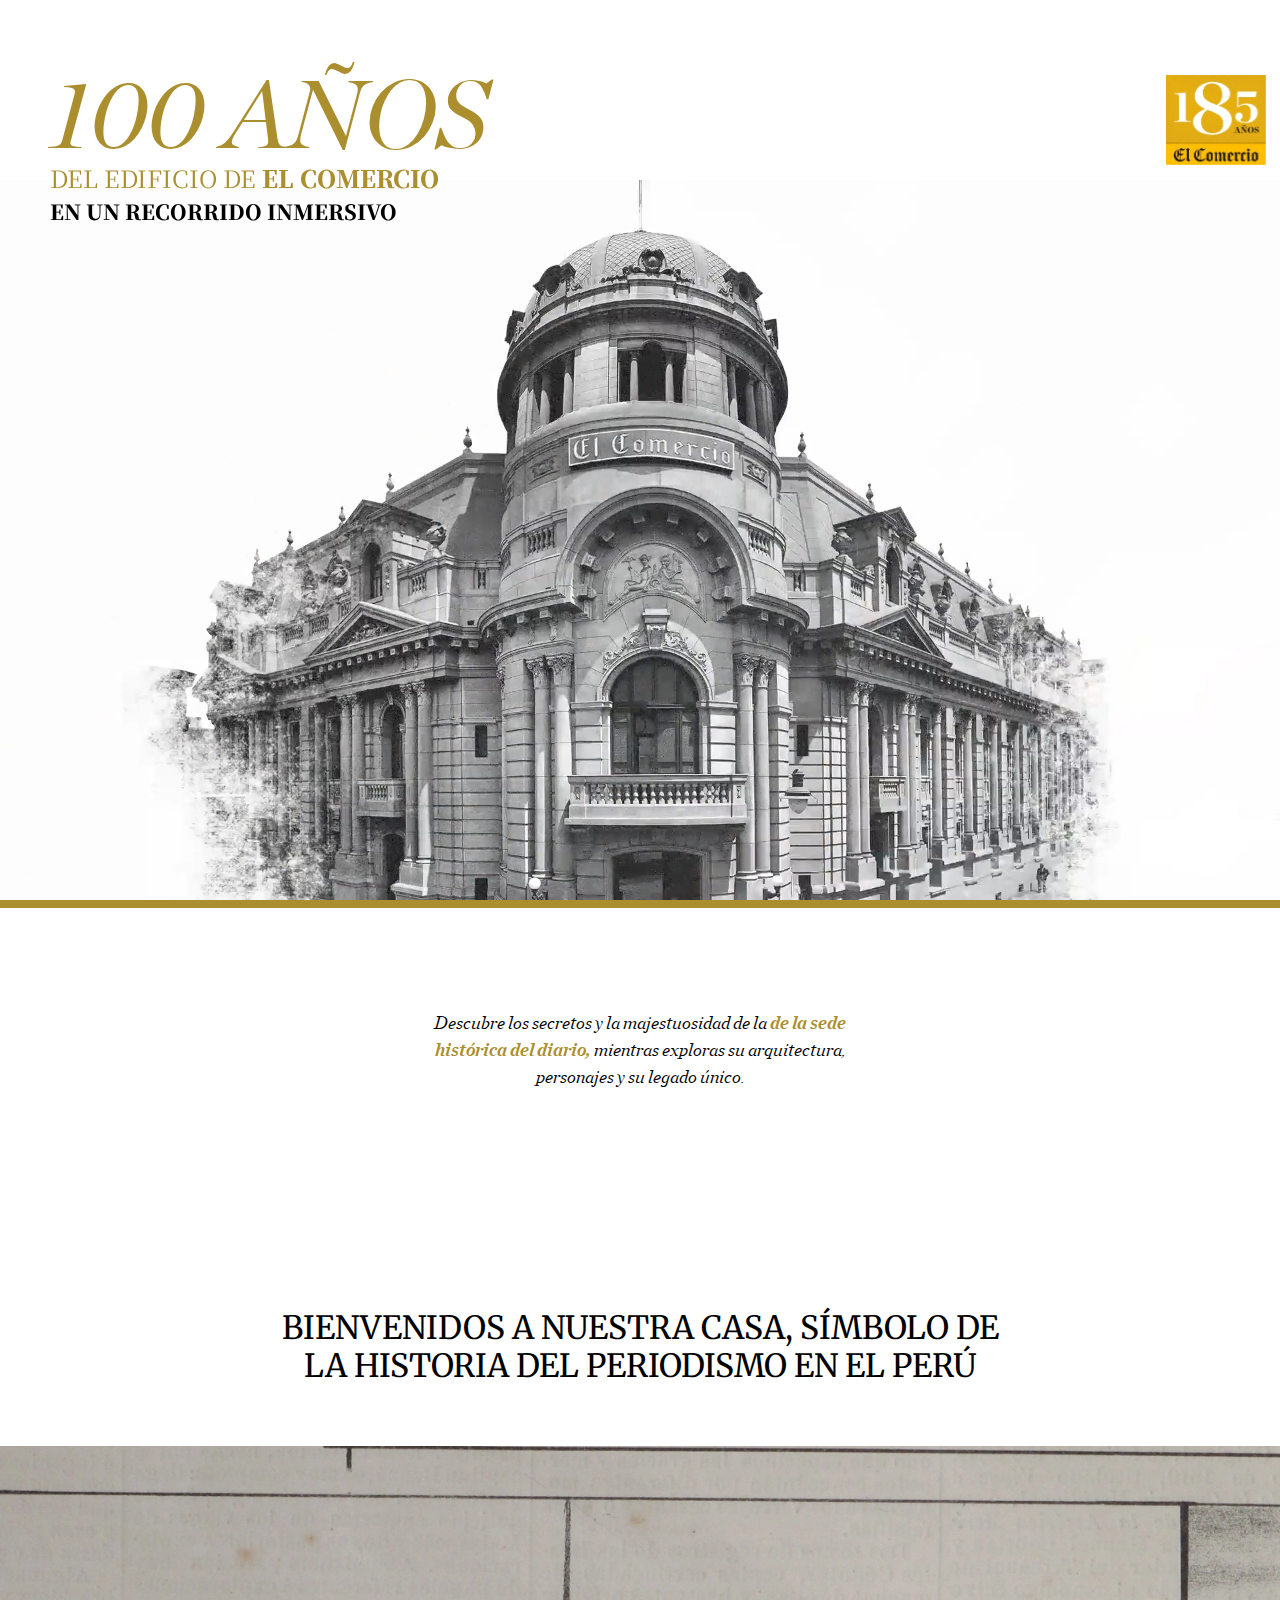
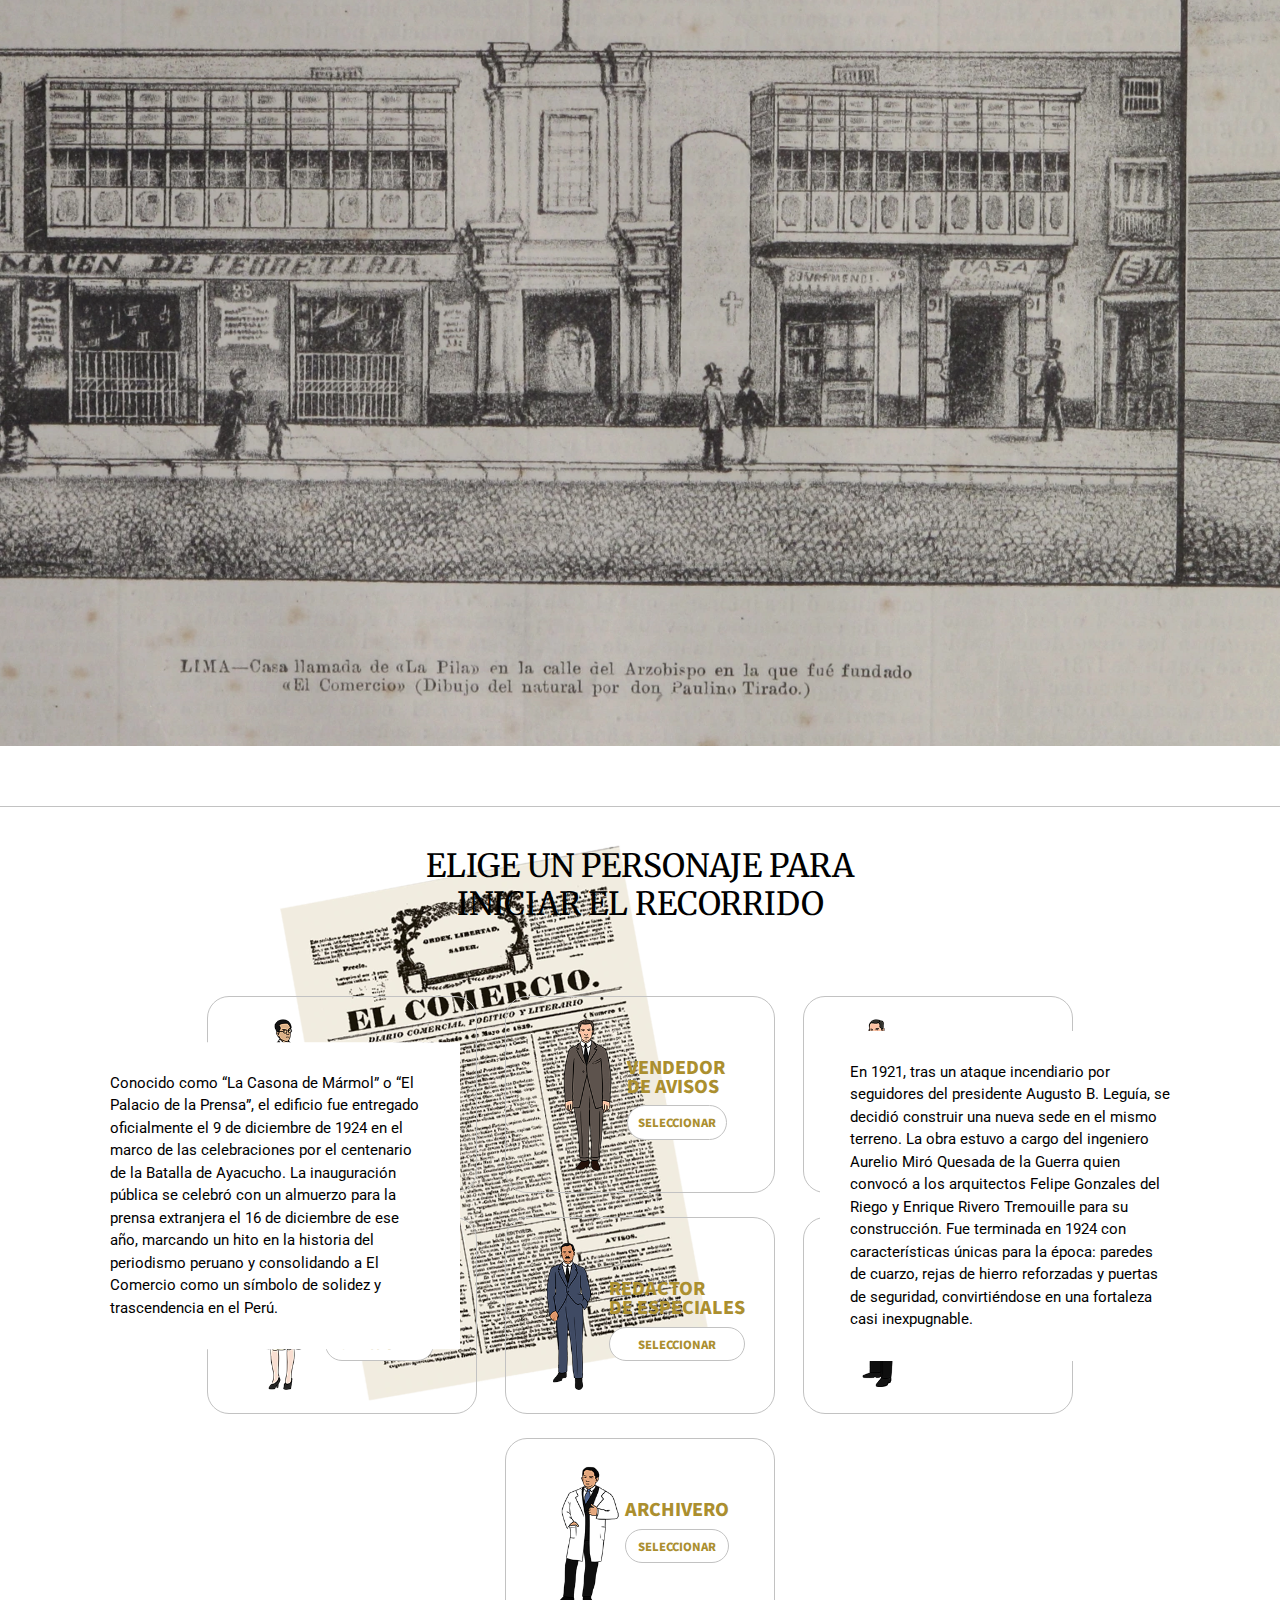
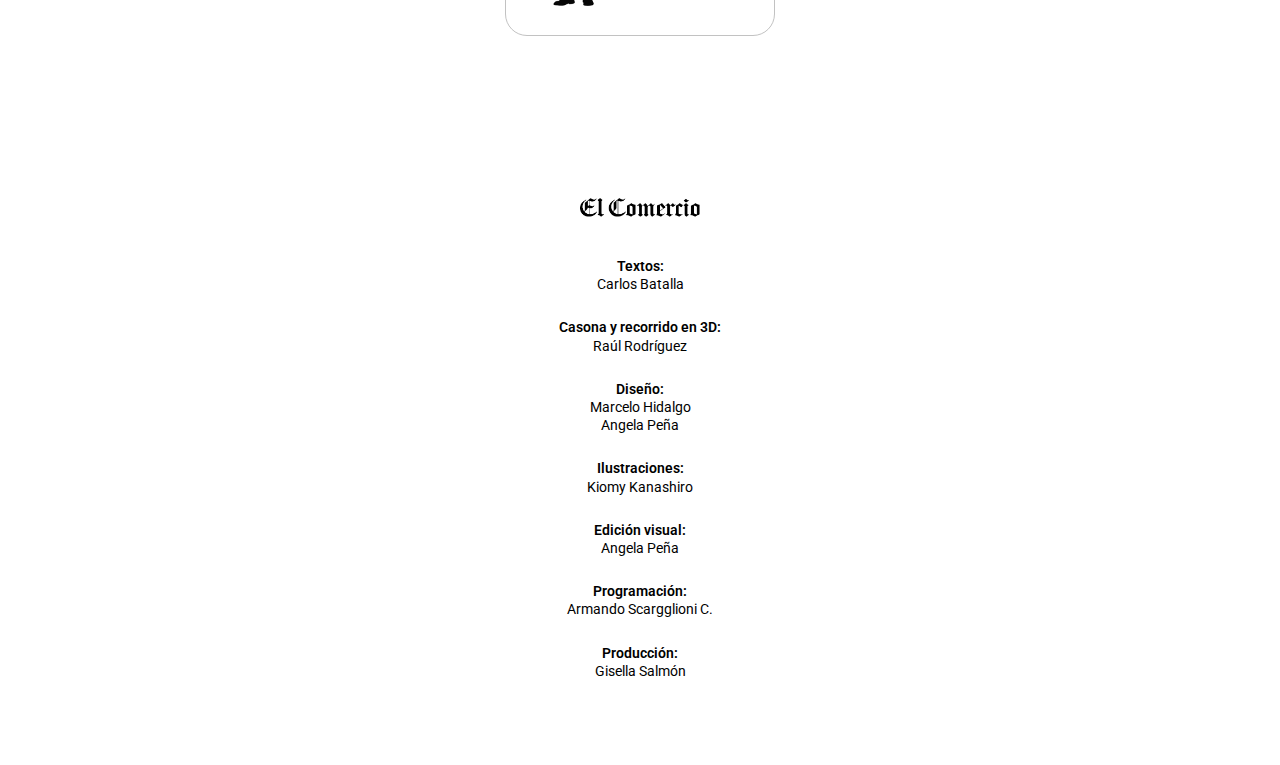
==== commit 015a4fca: "version ipad" ====
--- a/index.html
+++ b/index.html
@@ -16,8 +16,8 @@
     <link rel="preconnect" href="https://fonts.gstatic.com" crossorigin>
     <link href="https://fonts.googleapis.com/css2?family=Merriweather:ital,wght@0,300;0,400;0,700;0,900;1,300;1,400;1,700;1,900&family=Noto+Sans+KR:wght@100..900&family=Noto+Serif+KR:wght@200..900&family=Noto+Serif:ital,wght@0,100..900;1,100..900&family=Roboto:ital,wght@0,100;0,300;0,400;0,500;0,700;0,900;1,100;1,300;1,400;1,500;1,700;1,900&display=swap" rel="stylesheet">
 
-    <link rel="stylesheet" href="https://nuevasnarrativasec.github.io/edificio-comercio-centenario/css/style.css?v33">
-    <!--<link rel="stylesheet" href="./css/style.css?v33">-->
+    <!--<link rel="stylesheet" href="https://nuevasnarrativasec.github.io/edificio-comercio-centenario/css/style.css?v33">-->
+    <link rel="stylesheet" href="./css/style.css?v35">
 
     <style>        
         .ads__zocalo,
@@ -44,6 +44,12 @@
             z-index: 9999;
         }
 
+        /** ARC **/
+
+        .audio-button{
+            max-width: 130px;
+        }
+
         @media only screen and (max-width: 640px) { 
             
         }
@@ -270,7 +276,7 @@
             </li>
             <li>
                 <h6>
-                    <span>Videos en 3D:</span>
+                    <span>Casona y recorrido en 3D:</span>
                     Raúl Rodríguez
                 </h6>
             </li>
@@ -522,7 +528,7 @@
                                         <audio id="audio-player" src="https://nuevasnarrativasec.github.io/edificio-comercio-centenario/audio/audio-pregonero-3.mp3" controls style="display: none;"></audio>
                                     </div>                                    
                                     
-                                    <img src="./img/personaje-1-grande.png" alt="" width="100%" class="personaje-grande">
+                                    <img src="https://nuevasnarrativasec.github.io/edificio-comercio-centenario/img/personaje-1-grande.png" alt="" width="100%" class="personaje-grande">
                                 </div>
                             </div>
 
@@ -612,7 +618,9 @@
                             </div>
 
                             <div class="block" id="block-personaje-2-3">
-                                
+                                 <video width="100%" height="100%" playsinline muted>
+                                    <source src="https://nuevasnarrativasec.github.io/edificio-comercio-centenario/video/video-hall.mp4" type="video/mp4">
+                                </video>
                             </div>
 
                             <div class="block" id="block-personaje-2-4">
@@ -624,6 +632,10 @@
                             </div>
 
                             <div class="block" id="block-personaje-2-5">
+                               
+                            </div>
+
+                            <div class="block" id="block-personaje-2-6">
                                 <div class="bloque-texto izquierda">
                                     <p>
                                        Aquí se conecta con el público a través de la gestión de avisos publicitarios que van desde pequeños espacios de una columna hasta destacados anuncios de media página, distribuidos estratégicamente en las ediciones del periódico para captar la atención de los lectores.
@@ -631,7 +643,7 @@
                                 </div>
                             </div>
 
-                            <div class="block" id="block-personaje-2-6">
+                            <div class="block" id="block-personaje-2-7">
                                 <div class="bloque-texto">
                                     <p>
                                        En sus primeros años, los ejemplares de El Comercio no se distribuían en kioscos, sino mediante suscripciones y puntos fijos en el centro de Lima. Estas ediciones, cuidadosamente elaboradas, llegaban al lector con una frescura única, como si transportaran noticias desde otro mundo, consolidando la relación entre el diario y su público.
@@ -1305,11 +1317,12 @@
 
                 window.scrollMagicController = new ScrollMagic.Controller();
                 const controller = window.scrollMagicController;
+                const video = document.querySelector("#block-personaje-2-3 video");
 
                 new ScrollMagic.Scene({
                     triggerElement: ".section-personaje",
                         triggerHook: 0,
-                        duration: "600%",
+                        duration: "700%",
                     })
                     .setPin(".section-personaje")
                     //.addIndicators({ name: "Section personaje pin" }) 
@@ -1348,6 +1361,14 @@
                     .setTween(
                         gsap.to("#block-personaje-2-3", { opacity: 1, duration: 1 })
                     )
+                    .on("enter", () => {
+                        video.play();
+                    })
+                    .on("leave", () => {
+                        video.play();
+                        /*video.pause();
+                        video.currentTime = 0; */
+                    })
                     //.addIndicators({ name: "block-personaje-2-3 Fade-In" })
                     .addTo(controller);
 
@@ -1376,13 +1397,8 @@
                         duration: window.innerHeight,
                     })
                     .setTween(
-                        gsap.to("#block-personaje-2-5", {
-                            opacity: 1,
-                            y: "-100%", // Sube hacia arriba
-                            duration: 1,
-                        })
-                    )
-                    //.addIndicators({ name: "block-personaje-2-5 Fade-In" })
+                        gsap.to("#block-personaje-2-5", { opacity: 1, duration: 1 })
+                    )               
                     .addTo(controller);
 
                 // Bloque 6 de personaje 2
@@ -1400,6 +1416,23 @@
                         })
                     )
                     //.addIndicators({ name: "block-personaje-2-6 Fade-In" })
+                    .addTo(controller);
+
+                // Bloque 7 de personaje 2
+                new ScrollMagic.Scene({
+                        triggerElement: ".section-personaje",
+                        triggerHook: 0,
+                        offset: window.innerHeight * 6,
+                        duration: window.innerHeight,
+                    })
+                    .setTween(
+                        gsap.to("#block-personaje-2-7", {
+                            opacity: 1,
+                            y: "-100%", // Sube hacia arriba
+                            duration: 1,
+                        })
+                    )
+                    //.addIndicators({ name: "block-personaje-2-7 Fade-In" })
                     .addTo(controller);
             }
 
--- a/css/style.css
+++ b/css/style.css
@@ -504,6 +504,9 @@
             opacity: 0; 
             z-index: 30;
         }
+            #block-personaje-2-3 video{
+                object-fit: cover;
+            }
         #block-personaje-2-4{   
             opacity: 1;         
             position: absolute;           
@@ -511,15 +514,20 @@
             transform: translateY(100%);
         }
         #block-personaje-2-5{   
-            opacity: 1;         
-            position: absolute;           
+            background-image: url('https://nuevasnarrativasec.github.io/edificio-comercio-centenario/img/bg-personaje-2-3-nuevo.jpg');         
+            opacity: 0; 
             z-index: 50;
-            transform: translateY(100%);
         }
         #block-personaje-2-6{   
             opacity: 1;         
             position: absolute;           
             z-index: 60;
+            transform: translateY(100%);
+        }
+        #block-personaje-2-7{   
+            opacity: 1;         
+            position: absolute;           
+            z-index: 70;
             transform: translateY(100%);
         }
         .box-historia-2 img{
@@ -974,7 +982,8 @@
         background-repeat: no-repeat;
         background-size: cover;
     }
-    #block-personaje-2-3{
+    #block-personaje-2-3,
+    #block-personaje-2-5{
         background-color: #fff;
         background-repeat: no-repeat;
         background-size: 150%;
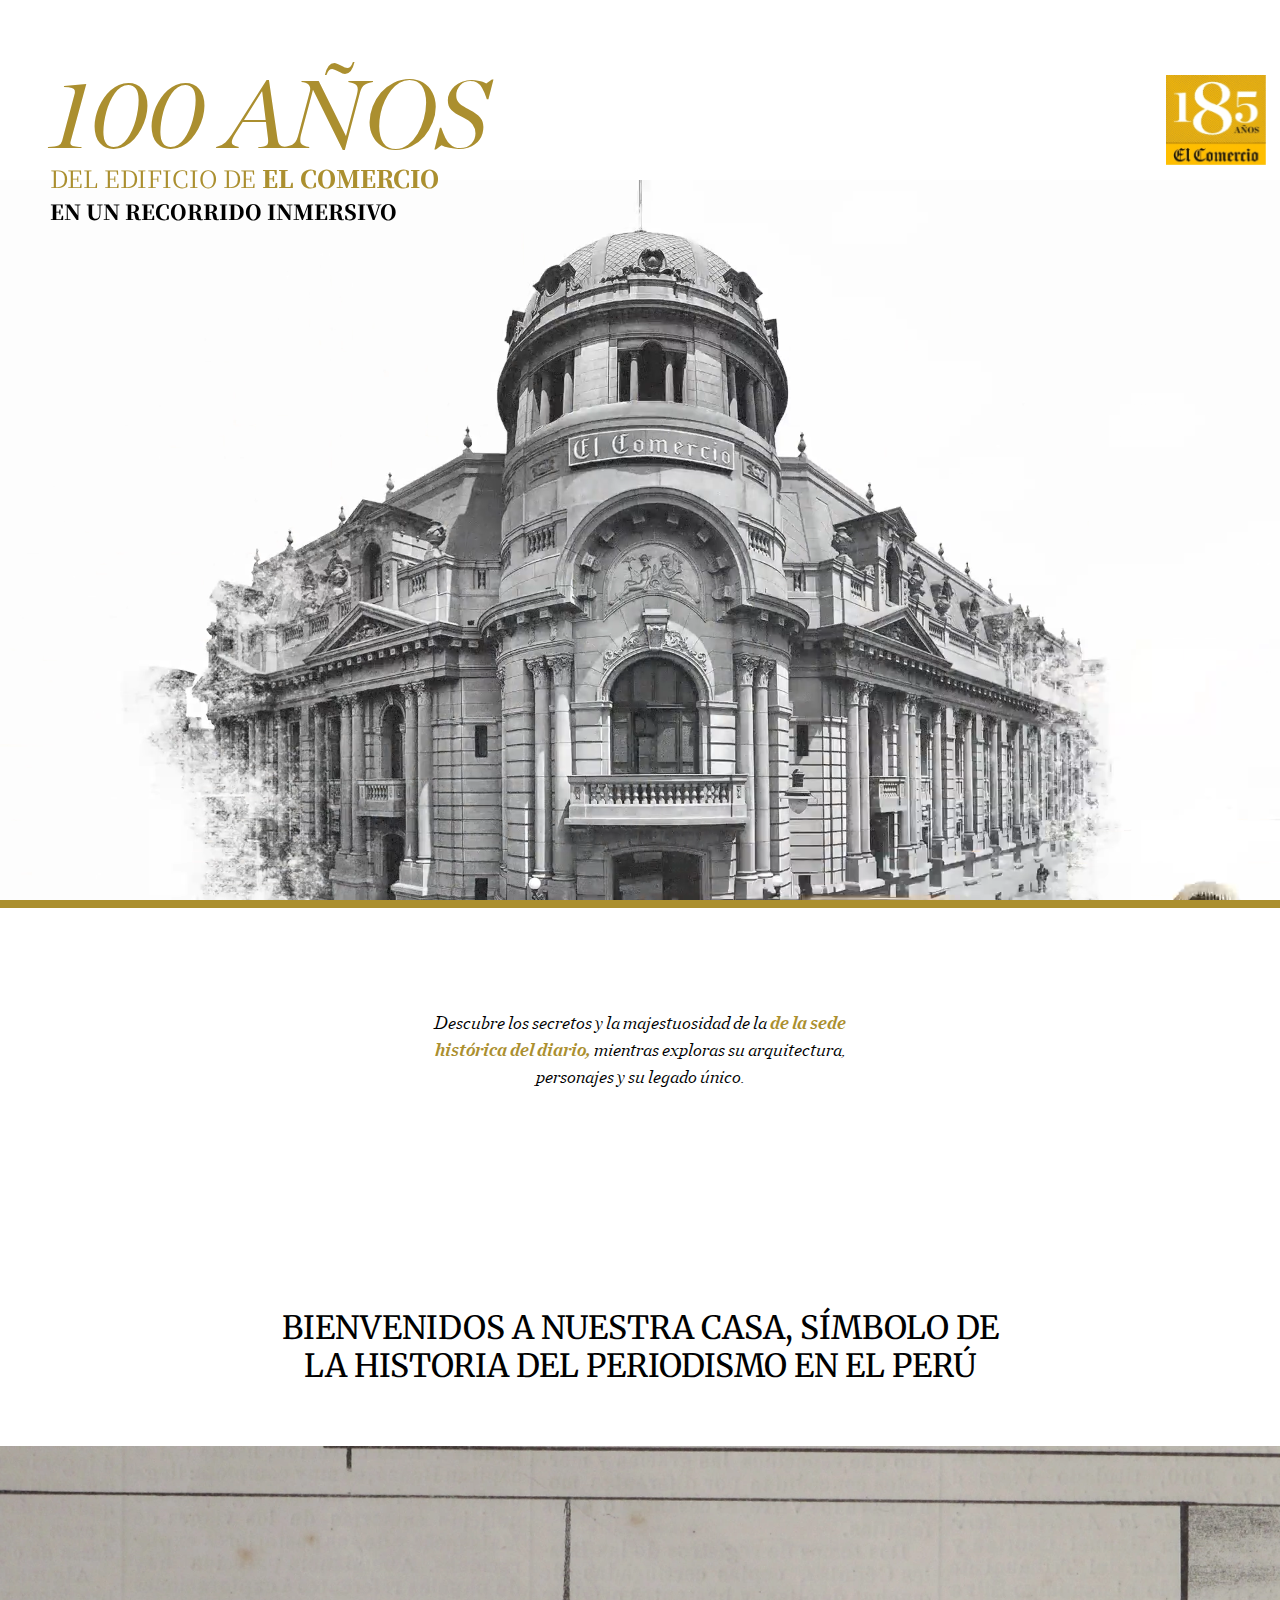
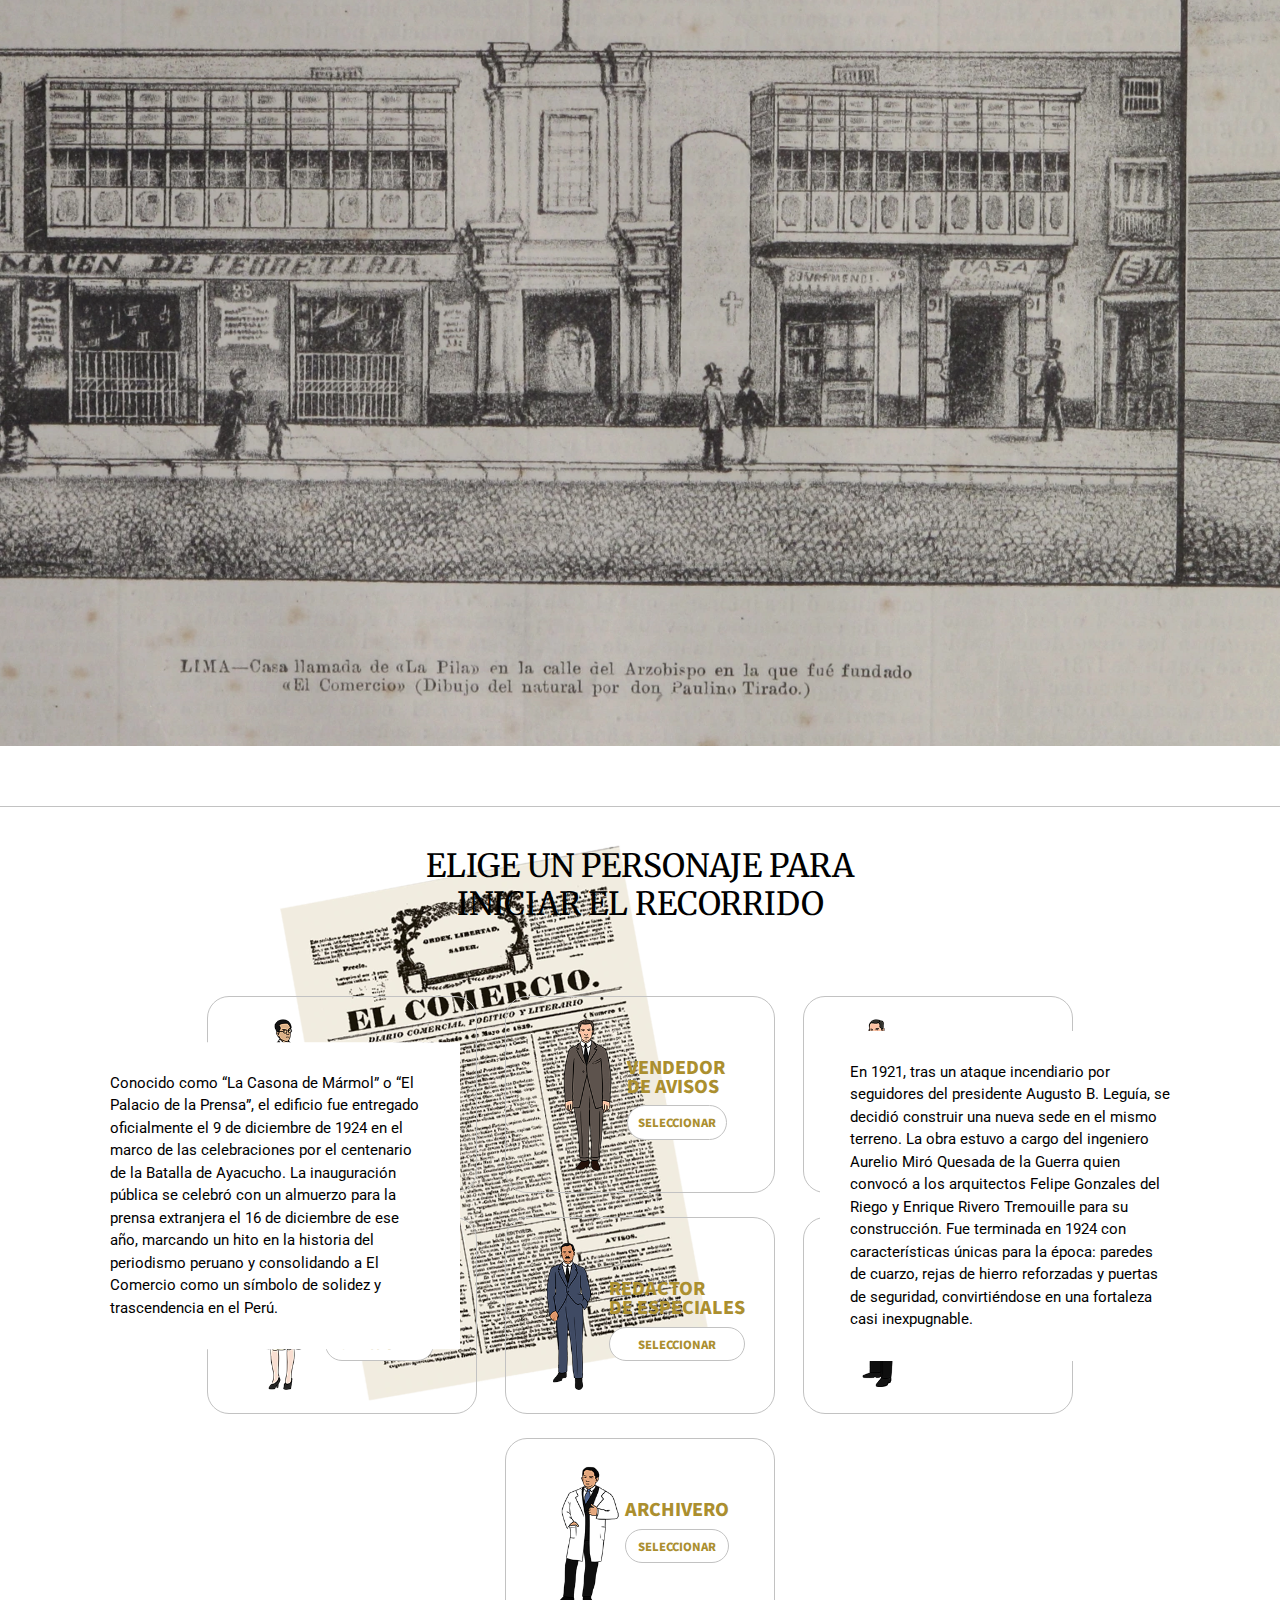
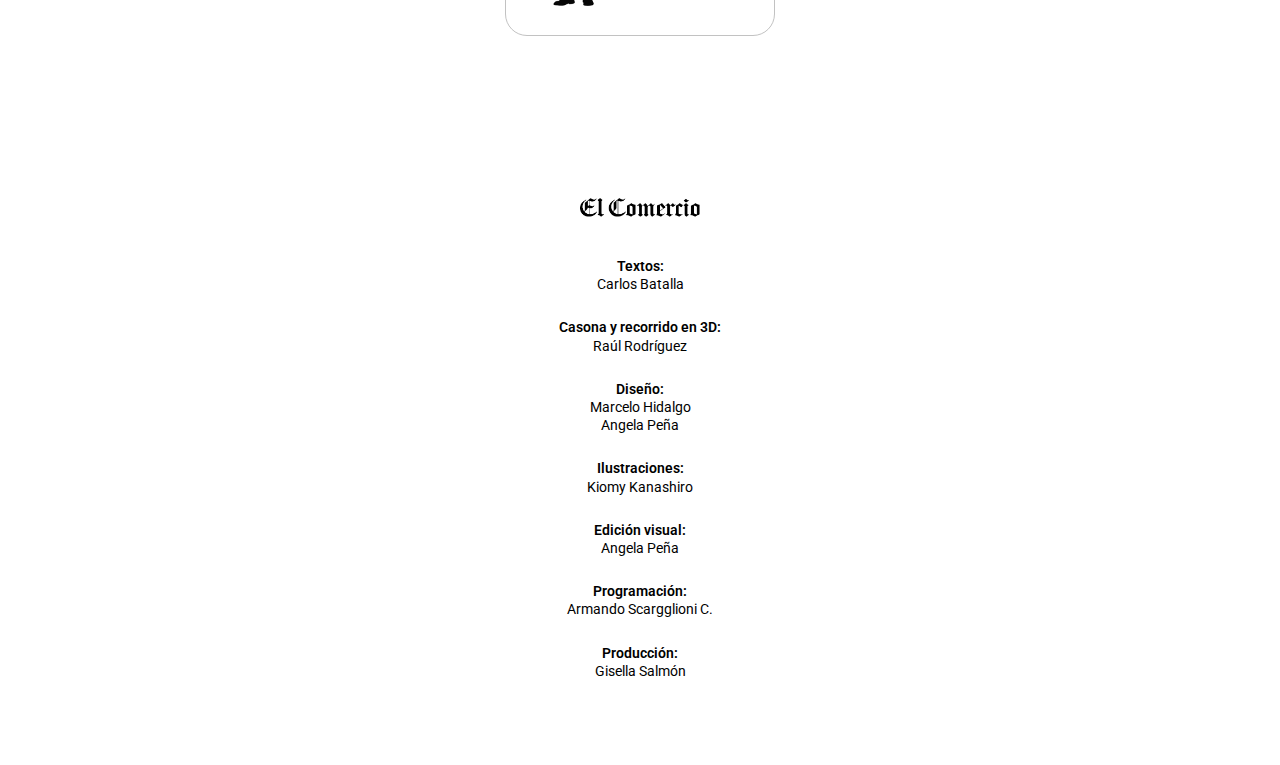
==== commit b87bf8e7: "version ipad" ====
--- a/index.html
+++ b/index.html
@@ -17,7 +17,7 @@
     <link href="https://fonts.googleapis.com/css2?family=Merriweather:ital,wght@0,300;0,400;0,700;0,900;1,300;1,400;1,700;1,900&family=Noto+Sans+KR:wght@100..900&family=Noto+Serif+KR:wght@200..900&family=Noto+Serif:ital,wght@0,100..900;1,100..900&family=Roboto:ital,wght@0,100;0,300;0,400;0,500;0,700;0,900;1,100;1,300;1,400;1,500;1,700;1,900&display=swap" rel="stylesheet">
 
     <!--<link rel="stylesheet" href="https://nuevasnarrativasec.github.io/edificio-comercio-centenario/css/style.css?v33">-->
-    <link rel="stylesheet" href="./css/style.css?v35">
+    <link rel="stylesheet" href="./css/style.css?v36">
 
     <style>        
         .ads__zocalo,
@@ -618,7 +618,7 @@
                             </div>
 
                             <div class="block" id="block-personaje-2-3">
-                                 <video width="100%" height="100%" playsinline muted>
+                                <video width="100%" height="100%" playsinline muted>
                                     <source src="https://nuevasnarrativasec.github.io/edificio-comercio-centenario/video/video-hall.mp4" type="video/mp4">
                                 </video>
                             </div>
@@ -792,11 +792,13 @@
                             </div>
 
                             <div class="block" id="block-personaje-4-3">
-                                
+                                <video width="100%" height="100%" playsinline muted>
+                                    <source src="https://nuevasnarrativasec.github.io/edificio-comercio-centenario/video/video-escalera.mp4" type="video/mp4">
+                                </video>
                             </div>
 
                             <div class="block" id="block-personaje-4-4">
-                                <div class="bloque-texto">
+                               <div class="bloque-texto">
                                     <p>
                                         Las escaleras de mármol y los detalles de fierro y bronce del edificio de El Comercio destacan por su elegancia, especialmente en su zona principal, que conduce a la redacción. Allí se encuentra el busto de bronce de José Antonio Miró Quesada, exdirector y segundo fundador del diario, esculpido por el artista David Lozano.
                                     </p>
@@ -804,6 +806,10 @@
                             </div>
 
                             <div class="block" id="block-personaje-4-5">
+                                
+                            </div>
+
+                            <div class="block" id="block-personaje-4-6">
                                 <div class="bloque-texto izquierda">
                                     <p>
                                         Estas escaleras, símbolo de distinción, fueron escenario de numerosas visitas importantes en la segunda mitad de la década de 1920.
@@ -1529,11 +1535,12 @@
                 
                 window.scrollMagicController = new ScrollMagic.Controller();
                 const controller = window.scrollMagicController;
+                const video = document.querySelector("#block-personaje-4-3 video");
 
                 new ScrollMagic.Scene({
                     triggerElement: ".section-personaje",
                         triggerHook: 0,
-                        duration: "500%",
+                        duration: "600%",
                     })
                     .setPin(".section-personaje")
                     //.addIndicators({ name: "Section personaje pin" }) 
@@ -1559,7 +1566,7 @@
                             }
                         });
                     })
-                //.addIndicators({ name: "block-personaje-3-2 Fade-In" })
+                //.addIndicators({ name: "block-personaje-4-2 Fade-In" })
                 .addTo(controller);
 
                 // Bloque 3 de personaje 4
@@ -1572,6 +1579,14 @@
                     .setTween(
                         gsap.to("#block-personaje-4-3", { opacity: 1, duration: 1 })
                     )
+                    .on("enter", () => {
+                        video.play();
+                    })
+                    .on("leave", () => {
+                        video.play();
+                        /*video.pause();
+                        video.currentTime = 0; */
+                    })
                     //.addIndicators({ name: "block-personaje-4-3 Fade-In" })
                     .addTo(controller);
 
@@ -1592,7 +1607,7 @@
                     //.addIndicators({ name: "block-personaje-4-4 Fade-In" })
                     .addTo(controller);
 
-                // Bloque 4 de personaje 4
+                // Bloque 5 de personaje 4
                 new ScrollMagic.Scene({
                         triggerElement: ".section-personaje",
                         triggerHook: 0,
@@ -1600,13 +1615,26 @@
                         duration: window.innerHeight,
                     })
                     .setTween(
-                        gsap.to("#block-personaje-4-5", {
+                        gsap.to("#block-personaje-4-5", { opacity: 1, duration: 1 })
+                    )
+                    //.addIndicators({ name: "block-personaje-4-5 Fade-In" })
+                    .addTo(controller);
+                
+                // Bloque 6 de personaje 4
+                new ScrollMagic.Scene({
+                        triggerElement: ".section-personaje",
+                        triggerHook: 0,
+                        offset: window.innerHeight * 5,
+                        duration: window.innerHeight,
+                    })
+                    .setTween(
+                        gsap.to("#block-personaje-4-6", {
                             opacity: 1,
                             y: "-100%", // Sube hacia arriba
                             duration: 1,
                         })
                     )
-                    //.addIndicators({ name: "block-personaje-4-5 Fade-In" })
+                    //.addIndicators({ name: "block-personaje-4-6 Fade-In" })
                     .addTo(controller);
             }
 
--- a/css/style.css
+++ b/css/style.css
@@ -578,7 +578,10 @@
             background-image: url('https://nuevasnarrativasec.github.io/edificio-comercio-centenario/img/bg-personaje-4-3.jpg');         
             opacity: 0; 
             z-index: 30;
-        }
+        }   
+            #block-personaje-4-3 video{
+                object-fit: cover;
+            }
         #block-personaje-4-4{   
             opacity: 1;         
             position: absolute;           
@@ -586,9 +589,15 @@
             transform: translateY(100%);
         }
         #block-personaje-4-5{   
-            opacity: 1;         
-            position: absolute;           
+            background-image: url('https://nuevasnarrativasec.github.io/edificio-comercio-centenario/img/bg-personaje-4-3.jpg');         
+            opacity: 0;  
+            position: absolute;   
             z-index: 50;
+        }
+        #block-personaje-4-6{   
+            opacity: 1;         
+            position: absolute;           
+            z-index: 60;
             transform: translateY(100%);
         }
         .box-historia-4 img{
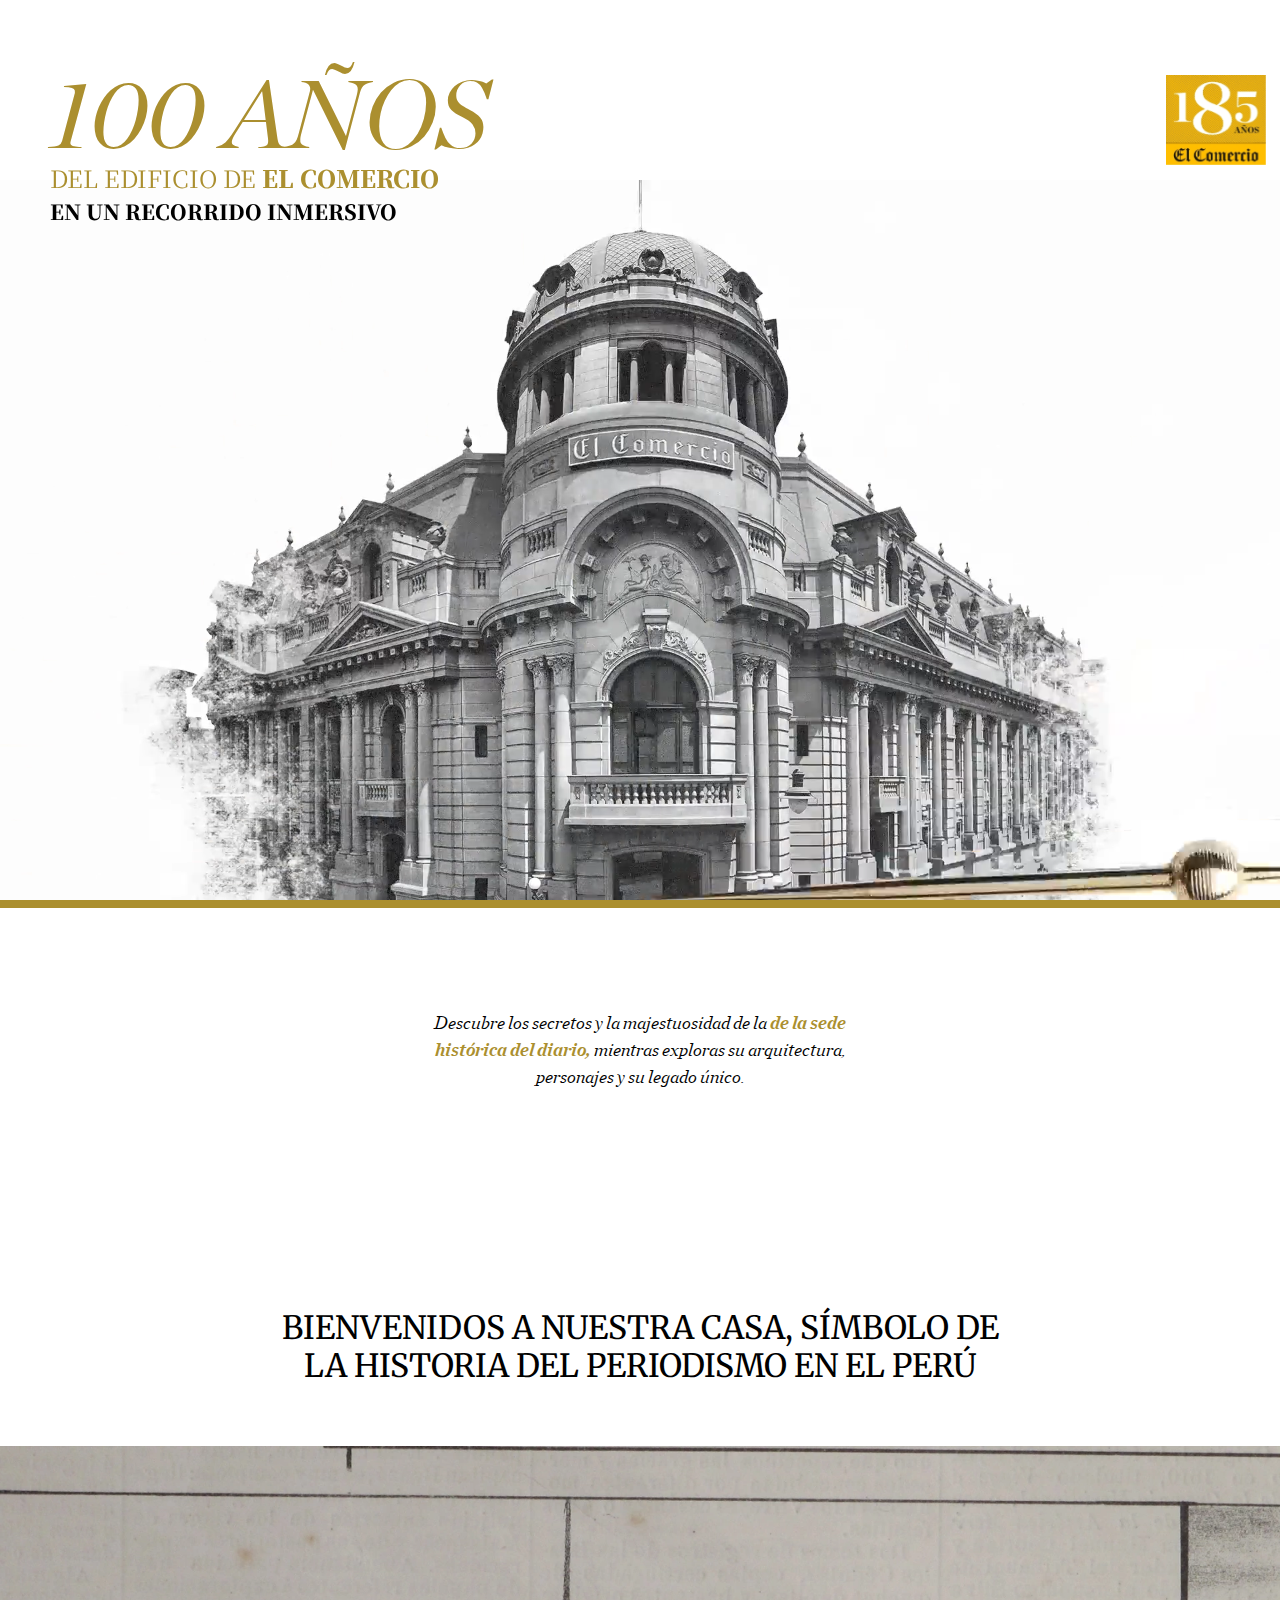
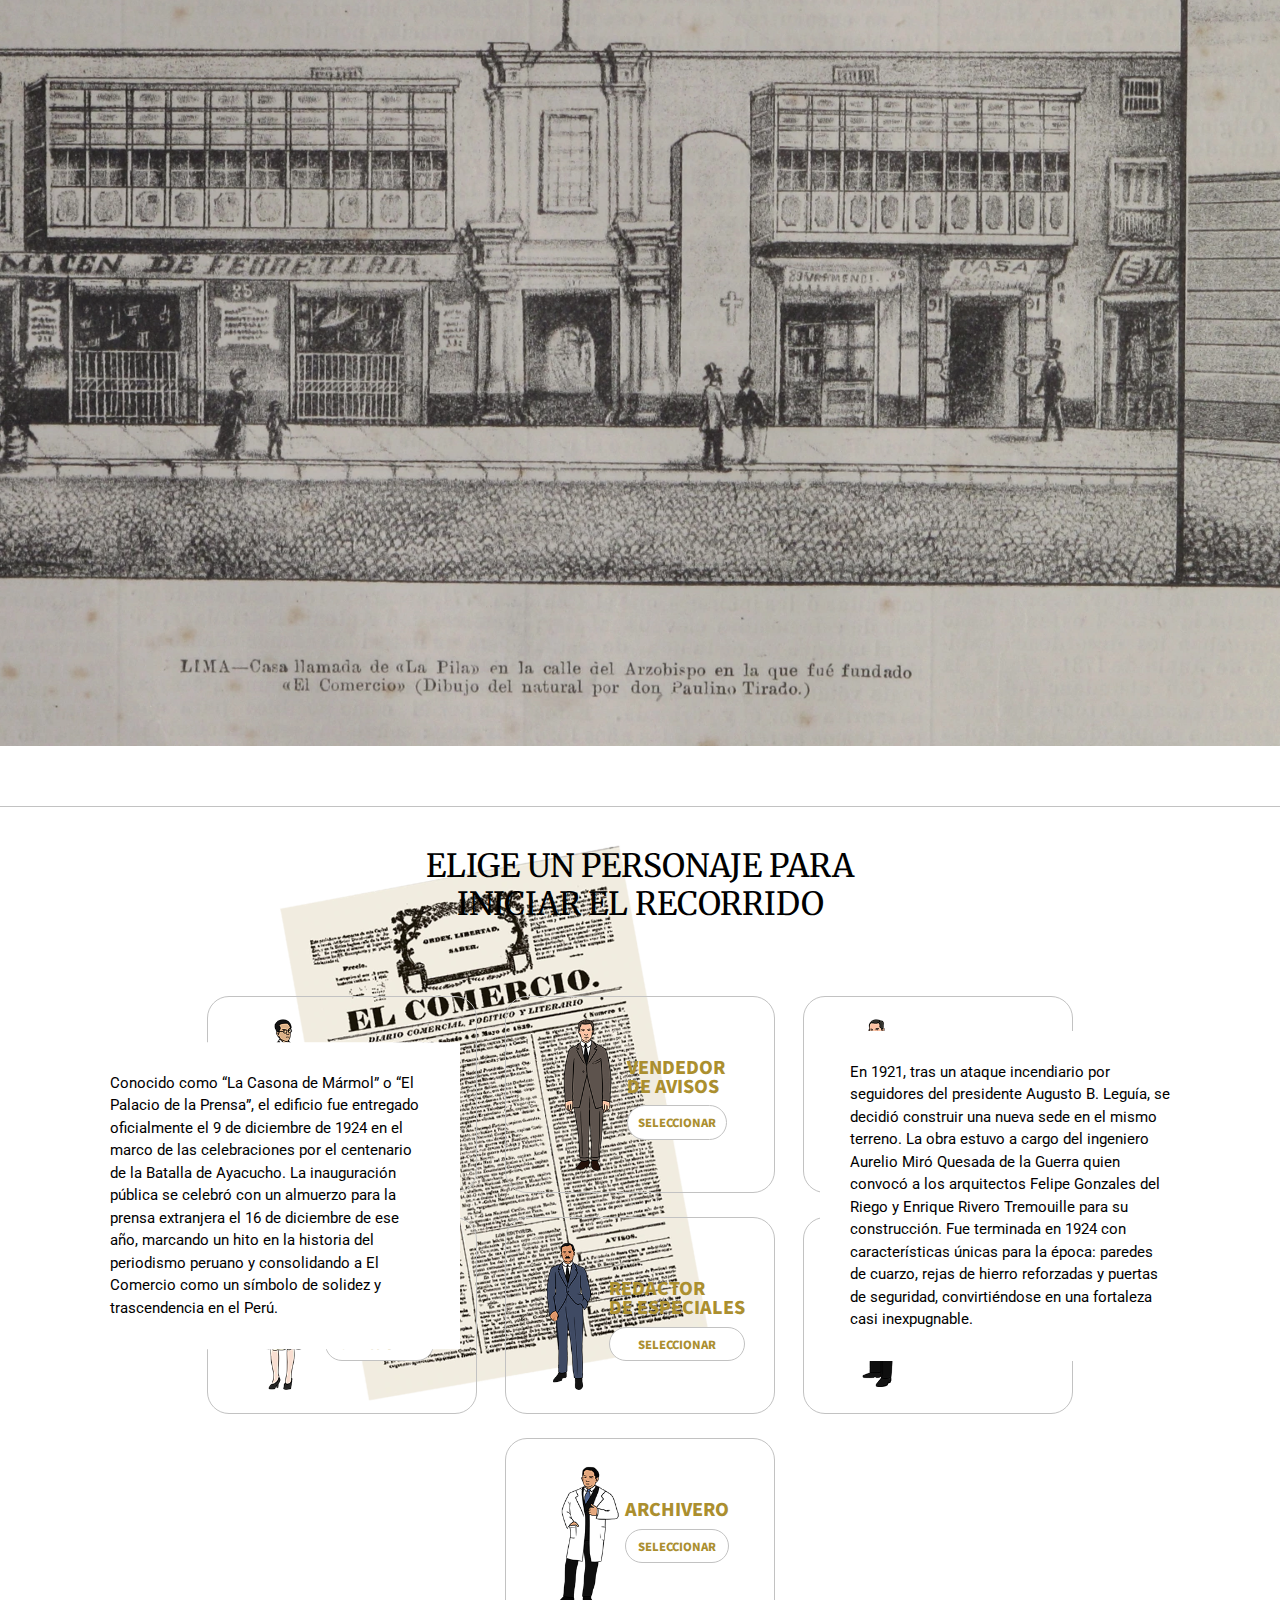
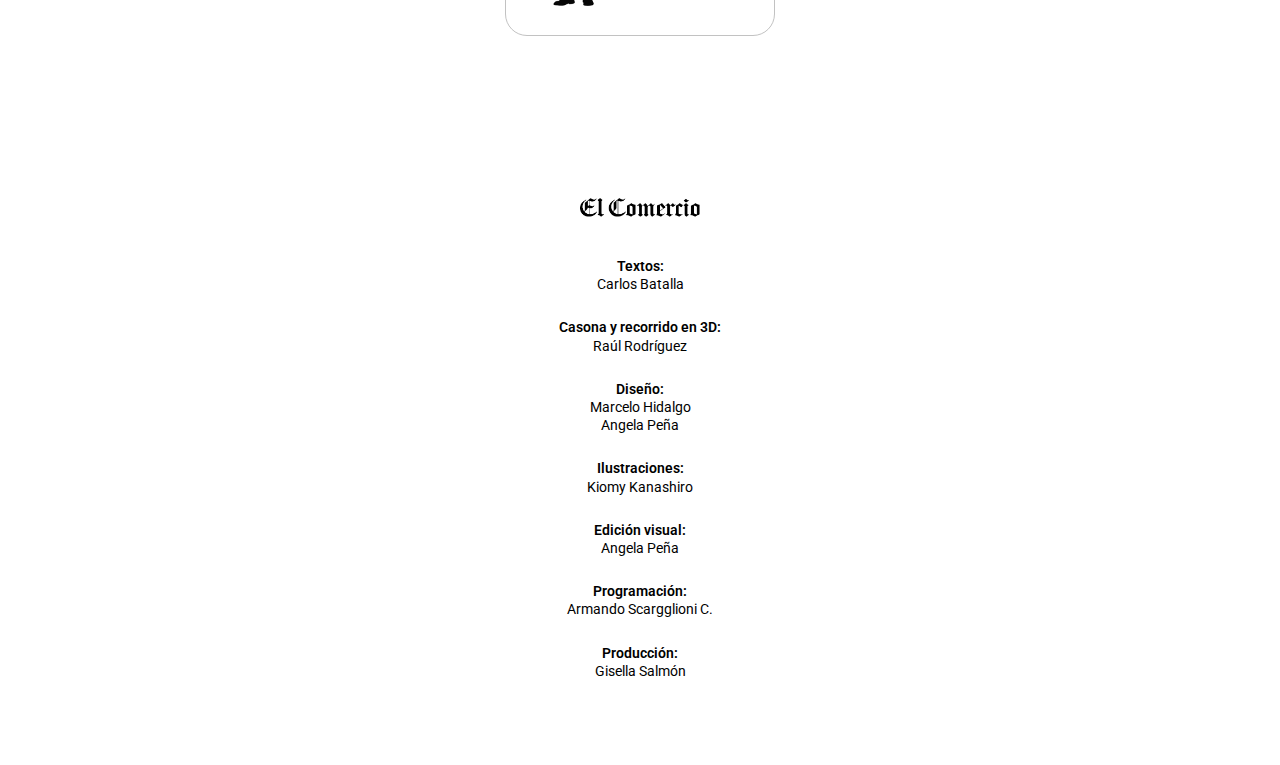
==== commit 5f0cf680: "version ipad" ====
--- a/index.html
+++ b/index.html
@@ -59,11 +59,11 @@
 
 <body>
     <div id="social">
-        <button id="fb" class="sharer button" data-sharer="facebook" data-hashtag="" data-url="#">Facebook</button>
-
-        <button id="wst" class="sharer button" data-sharer="whatsapp" data-title="El Comercio" data-url="#">Whatsapp</button>
-
-        <button id="tw" class="sharer button" data-sharer="twitter" data-title="El Comercio" data-hashtags="" data-via="elcomercio_peru" data-url="#">Twitter</button>
+        <button id="fb" class="sharer button" data-sharer="facebook" data-hashtag="" data-url="https://elcomercio.pe/lima/casona-historica-el-comercio-recorrido-virtual-especdis-noticia/">Facebook</button>
+
+        <button id="wst" class="sharer button" data-sharer="whatsapp" data-title="El Comercio" data-url="https://elcomercio.pe/lima/casona-historica-el-comercio-recorrido-virtual-especdis-noticia/">Whatsapp</button>
+
+        <button id="tw" class="sharer button" data-sharer="twitter" data-title="El Comercio" data-hashtags="" data-via="elcomercio_peru" data-url="https://elcomercio.pe/lima/casona-historica-el-comercio-recorrido-virtual-especdis-noticia/">Twitter</button>
     </div>
 
     <div class="box-main-portada">
@@ -843,7 +843,7 @@
                     <div class="main-avatar">
                         <div class="ctn-avatar">
                             <img src="https://nuevasnarrativasec.github.io/edificio-comercio-centenario/img/avatar-redactora-de-locales.png" alt="" width="100%">
-                            <h5>Has elegido al <span>redactora de locales</span> y estás en la readacción de El Comercio</h5>
+                            <h5>Has elegido al <span>redactora de locales</span> y estás en la redacción de El Comercio</h5>
                         </div>
                         <div class="btn-continuar">continuar</div>
                     </div>
@@ -972,7 +972,9 @@
                             </div>
 
                             <div class="block" id="block-personaje-6-3">
-                                
+                                 <video width="100%" height="100%" playsinline muted>
+                                    <source src="https://nuevasnarrativasec.github.io/edificio-comercio-centenario/video/video-salon.mp4" type="video/mp4">
+                                </video>
                             </div>
 
                             <div class="block" id="block-personaje-6-4">
@@ -984,6 +986,10 @@
                             </div>
 
                             <div class="block" id="block-personaje-6-5">
+                               
+                            </div>
+
+                            <div class="block" id="block-personaje-6-6">
                                 <div class="bloque-texto izquierda">
                                     <p>
                                         En esa suntuosa sala de redacción, con un altillo a un extremo donde se solían colocar los músicos que interpretaron diez piezas musicales para los invitados, se sirvió un exquisito menú a la prensa extranjera. ¿En qué consistía? Era pura comida francesa, habitual en los grandes momentos de esos tiempos. Como ejemplo tenemos canapés suizos, lenguado a la Menier, huevos benedictinos escalfados, pato a la naranja, corazones de alcachofa, pechuga de pavo a la Perigord (salsa de verduras) y ensalada ‘Favorita’; después los invitados disfrutaron de postres clásicos de la época, como tarta Parisienne, con almendras y yemas; café, cócteles, champán, licores y puros.
@@ -1761,11 +1767,12 @@
                 
                 window.scrollMagicController = new ScrollMagic.Controller();
                 const controller = window.scrollMagicController;
+                const video = document.querySelector("#block-personaje-6-3 video");
 
                 new ScrollMagic.Scene({
                     triggerElement: ".section-personaje",
                         triggerHook: 0,
-                        duration: "500%",
+                        duration: "600%",
                     })
                     .setPin(".section-personaje")
                     //.addIndicators({ name: "Section personaje pin" }) 
@@ -1802,10 +1809,18 @@
                         duration: window.innerHeight,
                 })
                 .setTween(
-                    gsap.to("#block-personaje-6-3", { opacity: 1, duration: 1 })
-                )
-                //.addIndicators({ name: "block-personaje-6-3 Fade-In" })
-                .addTo(controller);
+                        gsap.to("#block-personaje-6-3", { opacity: 1, duration: 1 })
+                    )
+                    .on("enter", () => {
+                        video.play();
+                    })
+                    .on("leave", () => {
+                        video.play();
+                        /*video.pause();
+                        video.currentTime = 0; */
+                    })
+                    //.addIndicators({ name: "block-personaje-6-3 Fade-In" })
+                    .addTo(controller);
 
                 // Bloque 4 de personaje 6
                 new ScrollMagic.Scene({
@@ -1826,13 +1841,26 @@
 
                 // Bloque 5 de personaje 6
                 new ScrollMagic.Scene({
+                        triggerElement: ".section-personaje",
+                        triggerHook: 0,
+                        offset: window.innerHeight * 4,
+                        duration: window.innerHeight,
+                })
+                .setTween(
+                    gsap.to("#block-personaje-6-5", { opacity: 1, duration: 1 })
+                )
+                //.addIndicators({ name: "block-personaje-5-6 Fade-In" })
+                .addTo(controller);
+
+                // Bloque 6 de personaje 6
+                new ScrollMagic.Scene({
                     triggerElement: ".section-personaje",
                     triggerHook: 0,
-                    offset: window.innerHeight * 4,
+                    offset: window.innerHeight * 5,
                     duration: window.innerHeight,
                 })
                 .setTween(
-                     gsap.to("#block-personaje-6-5", {
+                     gsap.to("#block-personaje-6-6", {
                         opacity: 1,
                         y: "-100%", // Sube hacia arriba
                         duration: 1,
--- a/css/style.css
+++ b/css/style.css
@@ -669,20 +669,28 @@
             z-index: 60;
         }
         #block-personaje-6-3{   
-            background-image: url('https://nuevasnarrativasec.github.io/edificio-comercio-centenario/img/bg-personaje-6-3-nuevo.jpg');         
+                  
             opacity: 0; 
             z-index: 30;
         }
+            #block-personaje-6-3 video{
+                object-fit: cover;
+            }
         #block-personaje-6-4{   
             opacity: 1;         
             position: absolute;           
             z-index: 40;
             transform: translateY(100%);
         }
-        #block-personaje-6-5{   
-            opacity: 1;         
-            position: absolute;           
+        #block-personaje-6-5{     
+            background-image: url('https://nuevasnarrativasec.github.io/edificio-comercio-centenario/img/bg-personaje-6-3-nuevo.jpg');          
+            opacity: 0; 
             z-index: 50;
+        }
+        #block-personaje-6-6{   
+            opacity: 1;         
+            position: absolute;           
+            z-index: 60;
             transform: translateY(100%);
         }
         .box-historia-6 img{
@@ -992,7 +1000,9 @@
         background-size: cover;
     }
     #block-personaje-2-3,
-    #block-personaje-2-5{
+    #block-personaje-2-5,
+    #block-personaje-4-5,
+    #block-personaje-6-5{
         background-color: #fff;
         background-repeat: no-repeat;
         background-size: 150%;
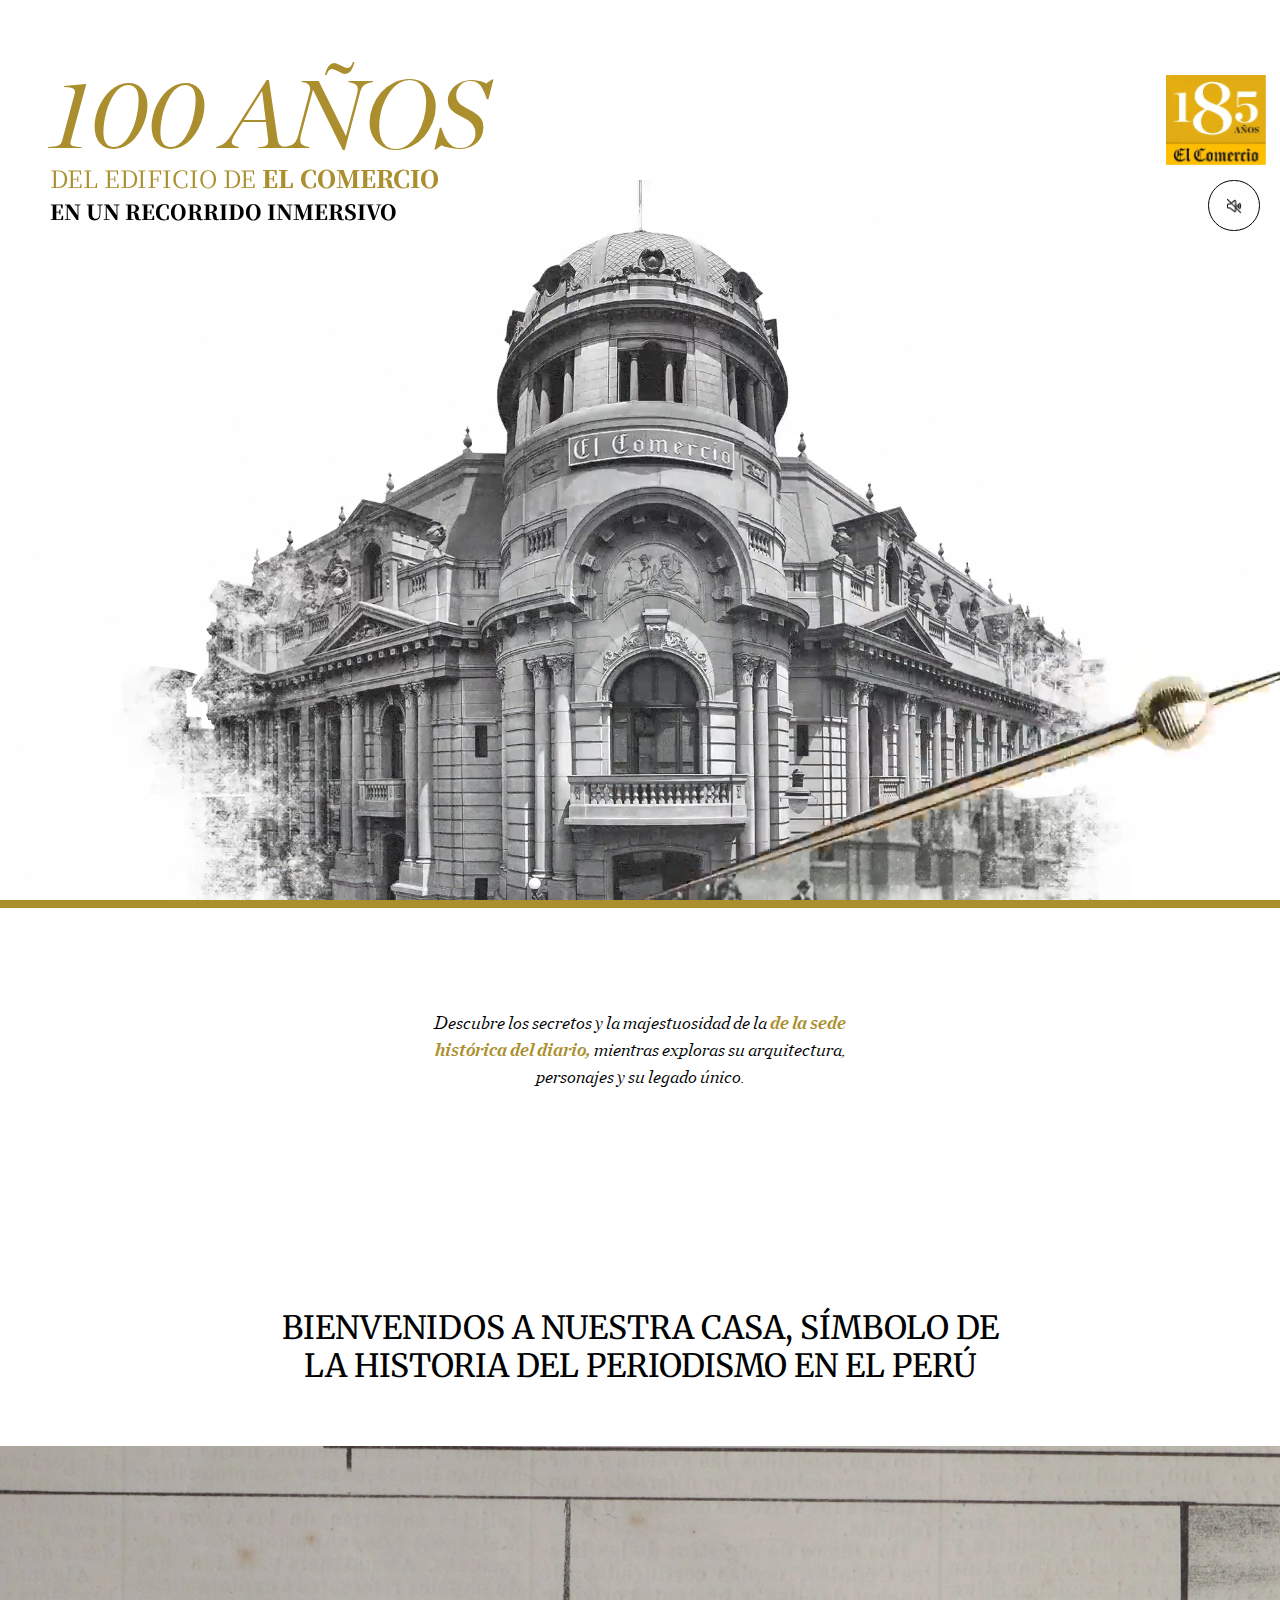
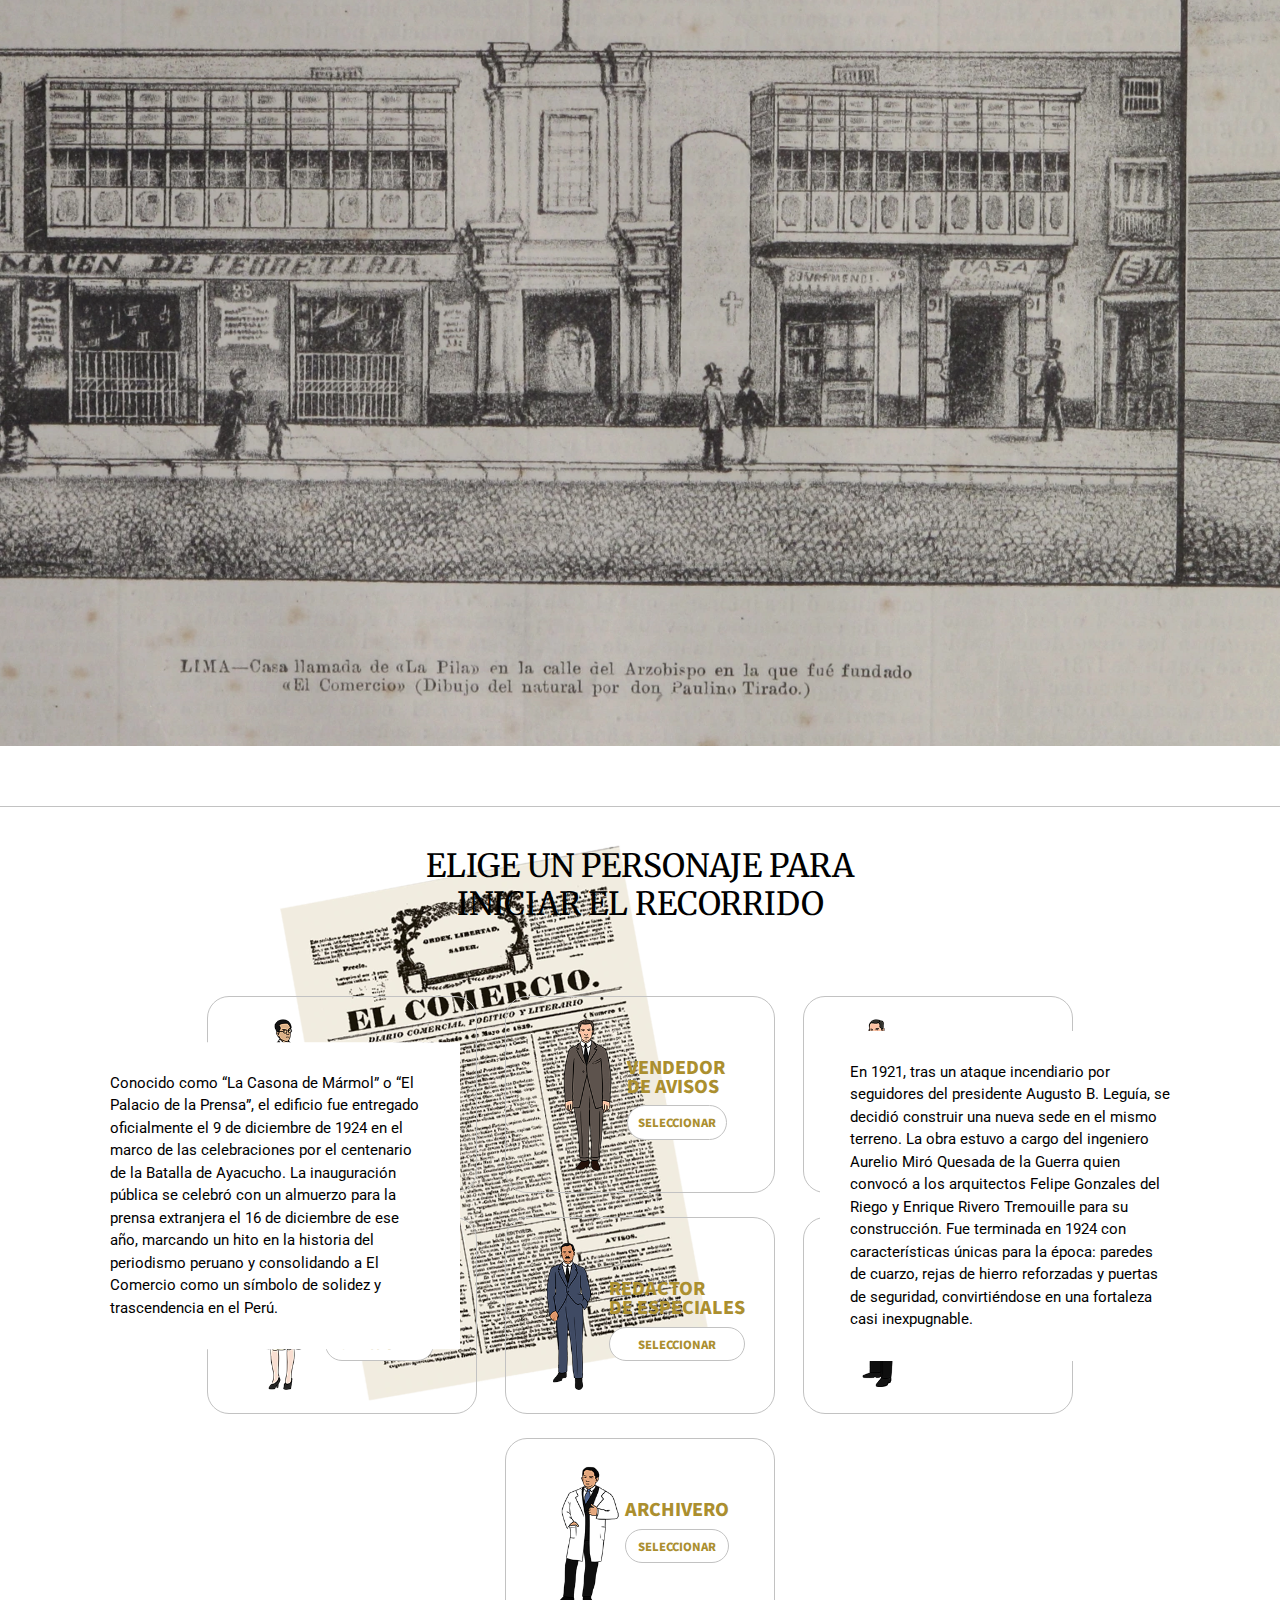
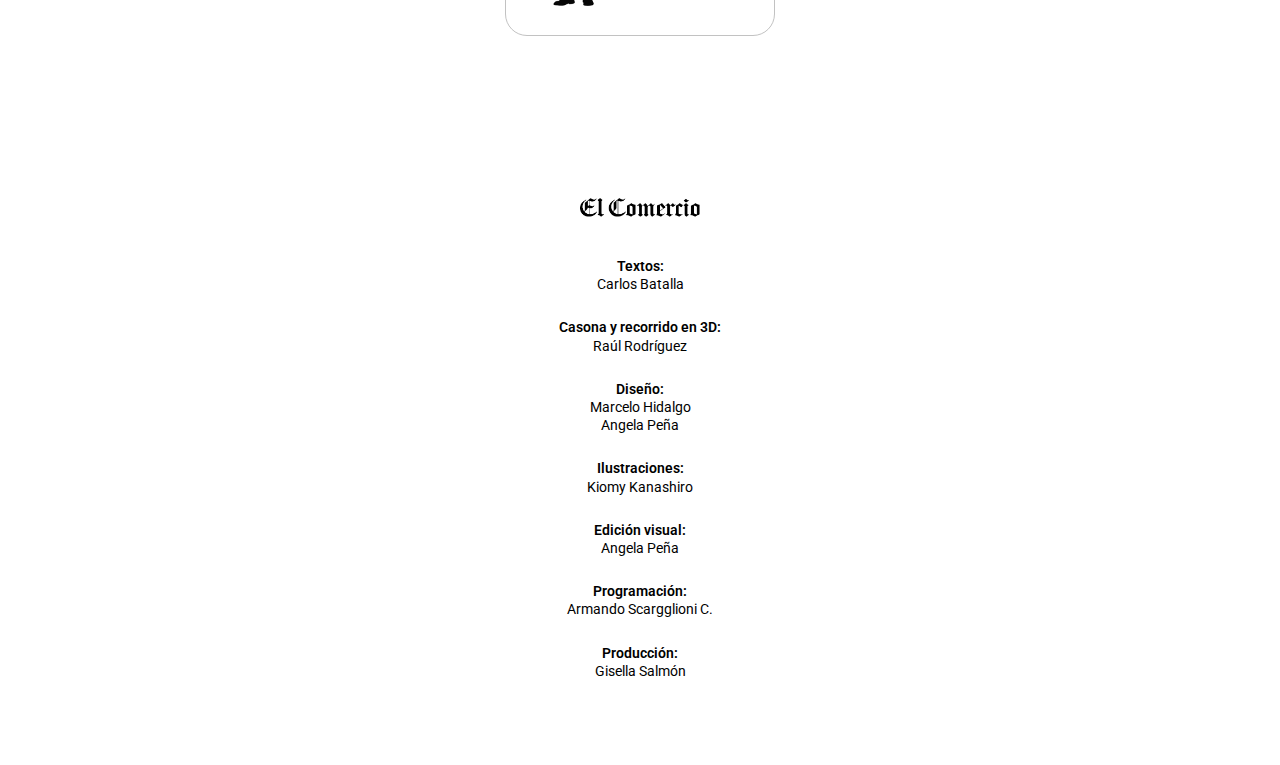
==== commit 9d8b2dd6: "audio principal" ====
--- a/index.html
+++ b/index.html
@@ -16,8 +16,8 @@
     <link rel="preconnect" href="https://fonts.gstatic.com" crossorigin>
     <link href="https://fonts.googleapis.com/css2?family=Merriweather:ital,wght@0,300;0,400;0,700;0,900;1,300;1,400;1,700;1,900&family=Noto+Sans+KR:wght@100..900&family=Noto+Serif+KR:wght@200..900&family=Noto+Serif:ital,wght@0,100..900;1,100..900&family=Roboto:ital,wght@0,100;0,300;0,400;0,500;0,700;0,900;1,100;1,300;1,400;1,500;1,700;1,900&display=swap" rel="stylesheet">
 
-    <!--<link rel="stylesheet" href="https://nuevasnarrativasec.github.io/edificio-comercio-centenario/css/style.css?v33">-->
-    <link rel="stylesheet" href="./css/style.css?v36">
+    <link rel="stylesheet" href="https://nuevasnarrativasec.github.io/edificio-comercio-centenario/css/style.css?v38">
+    <link rel="stylesheet" href="./css/style.css?v38">
 
     <style>        
         .ads__zocalo,
@@ -64,6 +64,13 @@
         <button id="wst" class="sharer button" data-sharer="whatsapp" data-title="El Comercio" data-url="https://elcomercio.pe/lima/casona-historica-el-comercio-recorrido-virtual-especdis-noticia/">Whatsapp</button>
 
         <button id="tw" class="sharer button" data-sharer="twitter" data-title="El Comercio" data-hashtags="" data-via="elcomercio_peru" data-url="https://elcomercio.pe/lima/casona-historica-el-comercio-recorrido-virtual-especdis-noticia/">Twitter</button>
+    </div>
+
+    <audio id="track">
+        <source src="./audio/audio-principal.mp3" type="audio/mpeg">
+    </audio>
+    <div id="player-container">
+        <div id="play-pause" class="play">Play</div>
     </div>
 
     <div class="box-main-portada">
@@ -1946,5 +1953,29 @@
 
     </script>
 
+    <!-- audio principal -->
+    <script>
+        var track = document.getElementById('track');
+
+            var controlBtn = document.getElementById('play-pause');
+
+            function playPause() {
+                if (track.paused) {
+                    track.play();
+                    //controlBtn.textContent = "Pause";
+                    controlBtn.className = "pause";
+                } else { 
+                    track.pause();
+                    //controlBtn.textContent = "Play";
+                    controlBtn.className = "play";
+                }
+            }
+
+            controlBtn.addEventListener("click", playPause);
+            track.addEventListener("ended", function() {
+            controlBtn.className = "play";
+        });    
+    </script>
+
 </body>
 </html>--- a/css/style.css
+++ b/css/style.css
@@ -861,6 +861,37 @@
             display: none;
         }
 
+#player-container{
+    position: absolute;
+    right: 20px;
+    top: 180px;
+    z-index: 700;
+}
+    #player-container #play-pause {
+        border: 1px solid #000;
+        border-radius: 30px;
+        cursor: pointer;    
+        height: 25px;
+        width: 20px;
+        padding: 12px 15px;
+        text-indent: -999999px;
+        z-index: 2;
+
+        background-image: url('https://nuevasnarrativasec.github.io/edificio-comercio-centenario/img/off.png');
+        background-repeat: no-repeat!important;
+        background-position: center;
+        background-size: 16px;
+        background-repeat:no-repeat;
+        background-position:center;
+        
+    }
+        .play {
+            background-image: url('https://nuevasnarrativasec.github.io/edificio-comercio-centenario/img/off.png');
+        }
+        .pause {
+            background-image: url('https://nuevasnarrativasec.github.io/edificio-comercio-centenario/img/on.png')!important;
+        }
+
 
 
 @media only screen and (max-width: 430px){
@@ -1048,6 +1079,10 @@
         max-width: 40px;
     }
 
+    #player-container{
+        top: 70px;
+    }
+
 }
 
 
